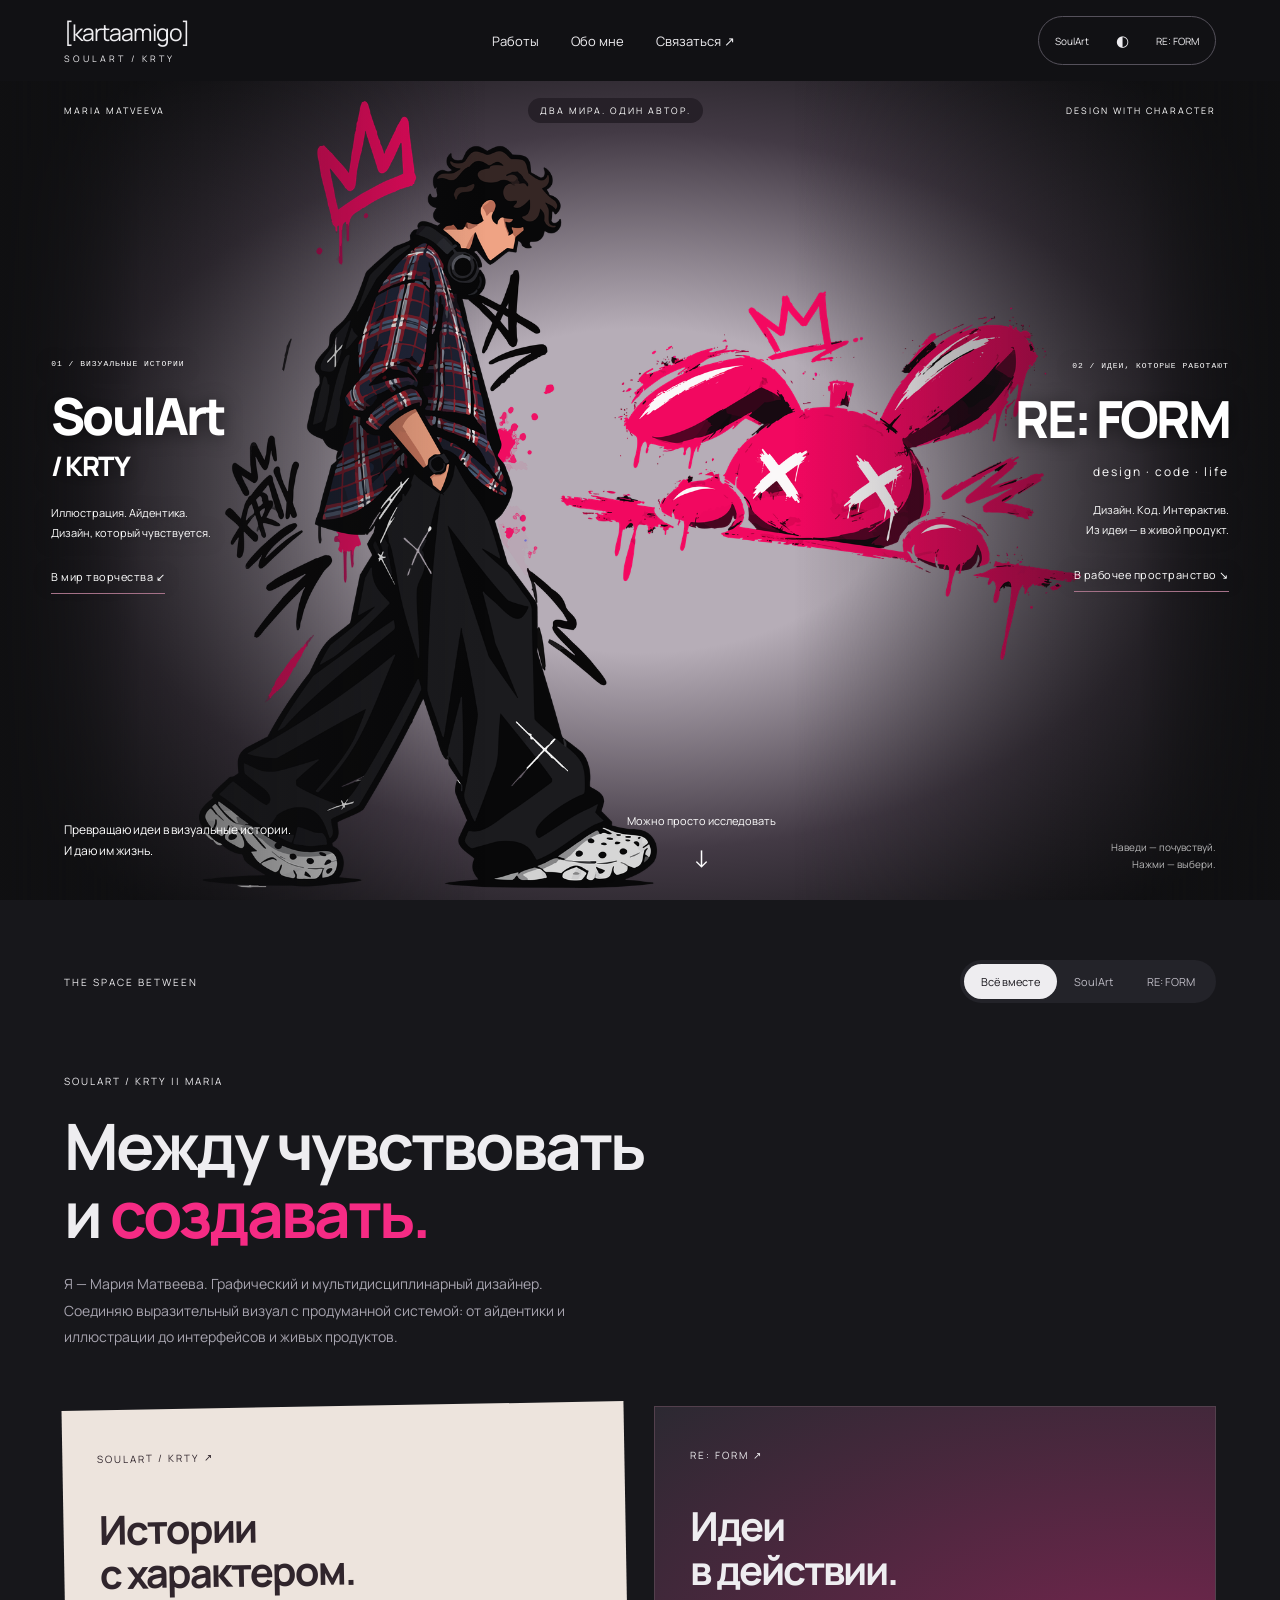
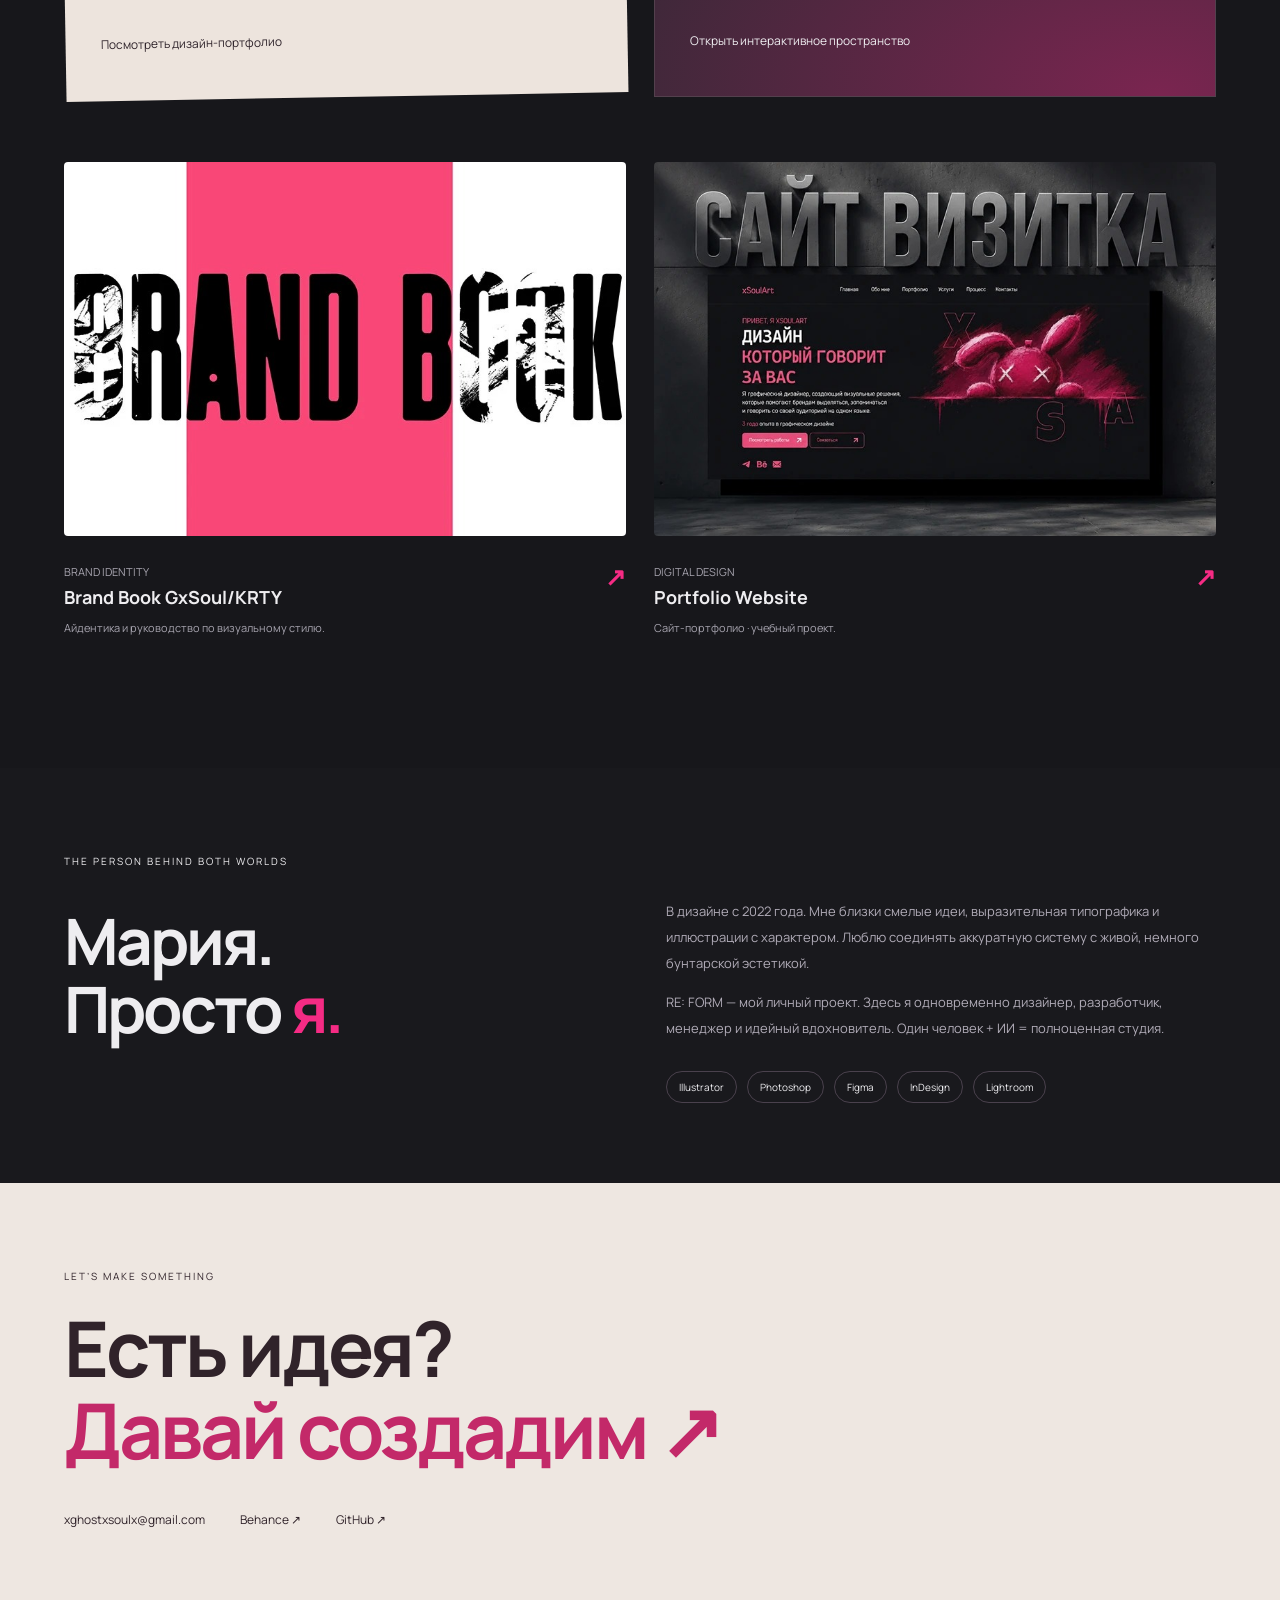
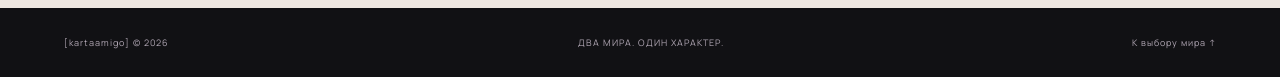
==== dual-world/index.html @ fe03c1bf "Save portfolio prototype and documented work in progress" ====
<!doctype html>
<html lang="ru">
<head><meta charset="utf-8"><meta name="viewport" content="width=device-width,initial-scale=1"><meta name="theme-color" content="#111114"><title>Maria Matveeva · два мира, один автор</title><link rel="stylesheet" href="style.css?v=23"><link rel="stylesheet" href="hero.css?v=23"><link rel="stylesheet" href="reform-scene.css?v=23"><link rel="stylesheet" href="world-scene.css?v=23"><link rel="stylesheet" href="new-motion.css?v=23"><script src="app.js?v=23" defer></script><script src="game.js?v=23" defer></script><script src="reform-scene.js?v=23" defer></script><script src="world-scene.js?v=23" defer></script><link rel="stylesheet" href="desktop.css?v=23"></head>
<body data-world="neutral" data-preview="neutral">
<header><a class="wordmark" href="#home">[kartaamigo]<span>SOULART / KRTY</span></a><nav aria-label="Навигация"><a href="#content">Работы</a><a href="#about">Обо мне</a><a href="#contact">Связаться ↗</a></nav><div class="header-worlds" role="group" aria-label="Выбор мира"><button data-switch="art" aria-pressed="false">SoulArt</button><button class="world-reset" type="button">◐</button><button data-switch="digital" aria-pressed="false">RE: FORM</button></div></header>
<main><section class="hero" id="home" aria-label="Выбери направление"><div class="paper-scene" aria-hidden="true"><span class="paper-word">CREATE<br>FEEL<br>REPEAT.</span><span class="doodle">✳</span><span class="scribble">a little chaos,<br>a lot of character.</span></div><div class="digital-scene" aria-hidden="true"><div class="scene-grid"></div><span class="orbit orbit-a"></span><span class="orbit orbit-b"></span><div class="float-chip">RE: FORM<br><b>DESIGN → CODE → LIFE</b></div></div>
<div class="hero-top"><span>MARIA MATVEEVA</span><span>ДВА МИРА. ОДИН АВТОР.</span><span>DESIGN WITH CHARACTER</span></div>
<div class="hero-artwork"><div class="artwork-track"><img class="artwork-neutral" src="assets/hero-neutral-character-v2.png" alt="" fetchpriority="high"><img class="artwork-art" src="assets/hero-art-v2.png" alt="Розовый заяц SoulArt"><div class="digital-frame"><div class="reform-art reform-playground"><img class="reform-static" src="assets/reform/provided-details/bunny-stationary-restored.png" alt="Синий заяц RE: FORM на чёрной платформе"><button class="reform-prop motion-card" type="button" aria-label="Дизайн + код. От эскиза до живого интерфейса." aria-describedby="reform-dialog" data-message="Дизайн + код. От эскиза до живого интерфейса."><img src="assets/reform/provided-details/card.png" alt=""></button><button class="reform-prop motion-blur" type="button" aria-label="Один человек + ИИ. Направление и решения — мои." aria-describedby="reform-dialog" data-message="Один человек + ИИ. Направление и решения — мои."><img src="assets/reform/provided-details/blur.png" alt=""></button><button class="reform-prop motion-scribble" type="button" aria-label="Немного экспериментов, много собственного характера." aria-describedby="reform-dialog" data-message="Немного экспериментов, много собственного характера."><img src="assets/reform/provided-details/scribble.png" alt=""></button><button class="reform-prop motion-signal" type="button" aria-label="Есть связь! Давай превратим твою идею в проект." aria-describedby="reform-dialog" data-message="Есть связь! Давай превратим твою идею в проект."><img src="assets/reform/provided-details/signal.png" alt=""></button><button class="reform-prop motion-arc" type="button" aria-label="От первой мысли до продукта — один непрерывный процесс." aria-describedby="reform-dialog" data-message="От первой мысли до продукта — один непрерывный процесс."><img src="assets/reform/provided-details/arc.png" alt=""></button><button class="reform-prop motion-plus" type="button" aria-label="А что, если попробовать? Добавим ещё одну идею." aria-describedby="reform-dialog" data-message="А что, если попробовать? Добавим ещё одну идею."><img src="assets/reform/provided-details/plus.png" alt=""></button><button class="reform-prop motion-drop" type="button" aria-label="Из свободной идеи — в форму, смысл и работающий продукт." aria-describedby="reform-dialog" data-message="Из свободной идеи — в форму, смысл и работающий продукт."><img src="assets/reform/provided-details/drop.png" alt=""></button><button class="reform-prop motion-error" type="button" aria-label="Ошибки — часть процесса. Пробую, исправляю, создаю." aria-describedby="reform-dialog" data-message="Ошибки — часть процесса. Пробую, исправляю, создаю."><img src="assets/reform/provided-details/error.png" alt=""></button><button class="reform-prop motion-stroke" type="button" aria-label="Немного смелости — и идея обретает свой характер." aria-describedby="reform-dialog" data-message="Немного смелости — и идея обретает свой характер."><img src="assets/reform/provided-details/stroke.png" alt=""></button><button class="reform-prop motion-ball" type="button" aria-label="Большие проекты начинаются с маленькой идеи." aria-describedby="reform-dialog" data-message="Большие проекты начинаются с маленькой идеи."><img src="assets/reform/provided-details/ball.png" alt=""></button><button class="reform-prop motion-spray" type="button" aria-label="Дизайн с характером. Скучные решения здесь не задерживаются." aria-describedby="reform-dialog" data-message="Дизайн с характером. Скучные решения здесь не задерживаются."><img src="assets/reform/provided-details/spray.png" alt=""></button><button class="reform-prop motion-screen" type="button" aria-label="Привет! Ты на стороне RE: FORM. Здесь идеи оживают." aria-describedby="reform-dialog" data-message="Привет! Ты на стороне RE: FORM. Здесь идеи оживают."><img src="assets/reform/provided-details/screen.png" alt=""></button><div class="reform-pixel-dialog" id="reform-dialog" role="tooltip" hidden><span>RE: FORM / HELLO_</span><p></p></div><span class="reform-scene-hint">Наведи на деталь или нажми ✦</span></div></div></div></div>
<div class="choices"><button type="button" class="choice choice-art" data-pick="art"><span class="choice-index">01 / ВИЗУАЛЬНЫЕ ИСТОРИИ</span><h1>SoulArt<span>/ KRTY</span></h1><p>Иллюстрация. Айдентика.<br>Дизайн, который чувствуется.</p><span class="choice-link">В мир творчества ↙</span></button><button type="button" class="choice choice-digital" data-pick="digital"><span class="choice-index">02 / ИДЕИ, КОТОРЫЕ РАБОТАЮТ</span><h2>RE: FORM<span>design · code · life</span></h2><p>Дизайн. Код. Интерактив.<br>Из идеи — в живой продукт.</p><span class="choice-link">В рабочее пространство ↘</span></button></div>
<div class="hero-bottom"><p id="hero-caption">Превращаю идеи в визуальные истории.<br>И даю им жизнь.</p><a href="#content" class="scroll-cue">Можно просто исследовать <span>↓</span></a><span class="small-note">Наведи — почувствуй.<br>Нажми — выбери.</span></div></section>
<section id="content" class="content-section"><div class="section-top"><span id="section-kicker">THE SPACE BETWEEN</span><div class="world-tabs" role="group" aria-label="Направление"><button data-switch="neutral" aria-pressed="true">Всё вместе</button><button data-switch="art" aria-pressed="false">SoulArt</button><button data-switch="digital" aria-pressed="false">RE: FORM</button></div></div>
<div id="neutral-content" class="world-content"><div class="intro"><span class="eyebrow">SOULART / KRTY || MARIA</span><h2>Между чувствовать<br>и <em>создавать.</em></h2><p>Я — Мария Матвеева. Графический и мультидисциплинарный дизайнер. Соединяю выразительный визуал с продуманной системой: от айдентики и иллюстрации до интерфейсов и живых продуктов.</p></div><div class="gateway-grid"><button data-switch="art" class="gateway art-gateway"><span>SOULART / KRTY ↗</span><h3>Истории<br>с характером.</h3><p>Посмотреть дизайн-портфолио</p></button><button data-switch="digital" class="gateway digital-gateway"><span>RE: FORM ↗</span><h3>Идеи<br>в действии.</h3><p>Открыть интерактивное пространство</p></button></div><div class="neutral-projects"></div></div>
<div id="art-content" class="world-content" hidden><div class="intro"><span class="eyebrow">SELECTED WORK / SOULART</span><h2>Немного хаоса.<br>Много <em>характера.</em></h2><p>Айдентика, редакционный дизайн и цифровые истории. Работы, в которых идея становится визуальным языком.</p></div><div class="project-grid" id="art-projects"></div></div>
<div id="digital-content" class="world-content" hidden><div class="app-intro"><div><span class="eyebrow">АВТОРСКАЯ СТУДИЯ ОДНОГО ЧЕЛОВЕКА</span><h2>RE: FORM <em>studio.</em></h2></div><p>Дизайн → код → продукт.<br>Идеи обретают форму.</p></div><div class="workspace"><aside><a href="#home" class="app-brand">RE: FORM<span>independent digital studio</span></a><div class="app-nav" role="group" aria-label="Разделы студии"><button class="active" data-panel="overview">◈ Студия</button><button data-panel="projects">▦ Проекты</button><button data-panel="notes">▤ Заметки <span id="note-count">0</span></button><button data-panel="focus">◷ Фокус</button></div><div class="sidebar-foot"><span class="status-dot"></span> Открыта к сотрудничеству<br><small>ОДИН ЧЕЛОВЕК + ИИ</small></div></aside><div class="app-main"><div class="app-toolbar"><span id="app-breadcrumb">RE: FORM / Студия</span><span>DESIGNED BY MARIA ↗</span></div>
<section data-app-panel="overview"><div class="welcome"><span>INDEPENDENT DIGITAL STUDIO_</span><h3>Из идеи.<br>В <em>живой продукт.</em></h3><p>Я объединяю дизайн и код в одном процессе. От первой концепции до интерфейса, с которым хочется взаимодействовать.</p><button class="solid" data-panel="projects">Открыть проекты ↗</button><span class="welcome-orb" aria-hidden="true"></span></div><div class="app-card-grid"><button class="app-card" data-panel="projects"><span>01 / SELECTED PROJECT ↗</span><h4>RE: FORM<br>LIFE.</h4><p>Дизайн · код · ИИ-ассистент EVE</p></button><a class="app-card" href="https://t.me/designeramigo" target="_blank" rel="noopener"><span>02 / LET’S CREATE ↗</span><h4>Твоя идея.<br>Наша точка старта.</h4><p>Обсудить будущий проект</p></a></div><div class="app-manifesto"><span>ONE MIND. MANY POSSIBILITIES.</span><p>Полный цикл создания продукта: концепция, дизайн, разработка и тестирование. ИИ помогает ускорять рутинные задачи — направление и решения остаются моими.</p></div></section>
<section data-app-panel="projects" hidden><div class="app-heading"><h3>Проекты</h3><span>DESIGN / CODE / AI</span></div><article class="life-card"><span>КОНЦЕПЦИЯ ЭКОСИСТЕМЫ</span><h4>RE: FORM<br><em>LIFE</em></h4><p>Интеллектуальная экосистема для планирования жизни с ИИ-ассистентом EVE.</p><a class="solid" href="https://t.me/designeramigo" target="_blank" rel="noopener">Обсудить проект ↗</a></article><div id="digital-projects" class="project-grid"></div></section>
<section data-app-panel="play" hidden><div class="app-heading"><h3>Поймай идею.</h3><span>PLAY WITH RE: FORM_</span></div><div class="play-info"><p>Проведи зайца от первой мысли до готового продукта.<br>Лови светящиеся пиксели по порядку.</p><span id="game-score">00 / 05</span></div><div class="game-board"><div id="game-scene" aria-hidden="true"></div><span class="game-grid" aria-hidden="true"></span><button class="idea-pixel" id="idea-pixel" type="button"><span>✦</span><b>01 / ИДЕЯ</b></button><div class="game-floor" aria-hidden="true"></div><span class="game-label">RE: FORM / IDEA LAB</span></div><div class="game-detail" aria-live="polite"><span id="game-step">01 / ИДЕЯ</span><p id="game-description">Каждый продукт начинается с «а что, если…».</p></div><div class="game-actions"><button id="game-reset" type="button">Начать заново ↺</button><a href="https://t.me/designeramigo" target="_blank" rel="noopener" id="game-contact" hidden>Есть своя идея? Давай создадим ↗</a></div></section>
<section data-app-panel="notes" hidden><div class="app-heading"><h3>Твои заметки</h3><span>МЫСЛИ, КОТОРЫЕ СТОИТ СОХРАНИТЬ</span></div><form id="note-form"><label for="note-title">Название идеи</label><input id="note-title" maxlength="80" placeholder="А что, если…" required><label for="note-body">Заметка</label><textarea id="note-body" maxlength="2000" rows="4" placeholder="Поймай мысль, пока она здесь." required></textarea><div class="form-bottom"><span>Личные заметки в твоём браузере.<br>Они не отправляются Марии.</span><button type="submit" class="solid">Сохранить ↗</button></div></form><p id="storage-message" role="status"></p><div id="notes-list"></div></section>
<section data-app-panel="focus" hidden><div class="app-heading"><h3>Режим фокуса</h3><span>ОДНА ЗАДАЧА ЗА РАЗ</span></div><div class="focus-card"><span>ВРЕМЯ ДЛЯ ТВОЕЙ ИДЕИ</span><div id="timer">25:00</div><div class="timer-actions"><button class="solid" id="timer-toggle">Начать</button><button id="timer-reset">Сначала ↺</button></div><p id="timer-status" role="status">Отключи лишнее. Выбери одну задачу.</p></div><form id="task-form"><label for="task-input">Что сделаем за эту сессию?</label><div class="task-input-row"><input id="task-input" maxlength="120" placeholder="Моя маленькая цель" required><button class="solid" type="submit">Добавить</button></div></form><div id="task-list"></div></section>
</div></div></div></section>
<section id="about" class="about-section"><span class="eyebrow">THE PERSON BEHIND BOTH WORLDS</span><div><h2>Мария.<br>Просто <em>я.</em></h2><div class="about-copy"><p>В дизайне с 2022 года. Мне близки смелые идеи, выразительная типографика и иллюстрации с характером. Люблю соединять аккуратную систему с живой, немного бунтарской эстетикой.</p><p>RE: FORM — мой личный проект. Здесь я одновременно дизайнер, разработчик, менеджер и идейный вдохновитель. Один человек + ИИ = полноценная студия.</p><div class="skill-tags"><span>Illustrator</span><span>Photoshop</span><span>Figma</span><span>InDesign</span><span>Lightroom</span></div></div></div></section>
<section id="contact" class="contact-section"><span class="eyebrow">LET’S MAKE SOMETHING</span><h2>Есть идея?<br><a href="https://t.me/designeramigo" target="_blank" rel="noopener">Давай создадим ↗</a></h2><div><a href="mailto:xghostxsoulx@gmail.com">xghostxsoulx@gmail.com</a><a href="https://www.behance.net/tuumiyurmirazh" target="_blank" rel="noopener">Behance ↗</a><a href="https://github.com/kartaamigo" target="_blank" rel="noopener">GitHub ↗</a></div></section></main><footer><span>[kartaamigo] © 2026</span><span>ДВА МИРА. ОДИН ХАРАКТЕР.</span><a href="#home">К выбору мира ↑</a></footer><div class="sr-only" id="world-status" aria-live="polite"></div>
</body></html>
---- dual-world/style.css ----
:root{font-family:Manrope,Arial,sans-serif;color:#eeedf0;background:#111114;--pink:#f52b84;--muted:#a7a4af}*{box-sizing:border-box}html{scroll-behavior:smooth;scroll-padding-top:30px}body{margin:0}button,input,textarea{font:inherit}button,a{-webkit-tap-highlight-color:transparent}button{cursor:pointer}a{color:inherit;text-decoration:none}button{color:inherit}button:focus-visible,a:focus-visible{outline:3px solid #f52b84;outline-offset:6px}[hidden]{display:none!important}header{height:96px;padding:0 5%;display:flex;align-items:center;justify-content:space-between;gap:25px;background:#111114;position:relative;z-index:5}.wordmark{font-size:23px;letter-spacing:-1px}.wordmark span{display:block;font-size:9px;letter-spacing:3px;margin-top:4px}nav{display:flex;gap:32px;font-size:13px}nav a:hover{color:var(--pink)}.world-reset{border:1px solid #44434a;background:transparent;padding:11px 18px;border-radius:40px;font-size:12px}.world-reset span{margin-left:15px}.hero{position:relative;isolation:isolate;min-height:710px;overflow:hidden;background:#141416;transition:background .65s,color .65s}.hero-top{position:relative;z-index:3;display:flex;justify-content:space-between;padding:24px 5%;font-size:9px;letter-spacing:2px}.paper-scene,.digital-scene{position:absolute;inset:0;transition:clip-path .75s,opacity .7s}.paper-scene{background:#eee8e0;color:#272225;clip-path:inset(0 50% 0 0);overflow:hidden}.paper-scene:after{content:'';position:absolute;inset:0;background-image:url('assets/bunny-illustration.jpg');background-size:cover;opacity:.045}.paper-word{position:absolute;left:5%;top:100px;font-size:100px;line-height:.95;font-weight:800;letter-spacing:-9px;opacity:.07;transform:rotate(-7deg)}.doodle{position:absolute;color:#e93683;font-size:170px;left:33%;bottom:22px;transform:rotate(15deg)}.scribble{position:absolute;font:30px/1 Caveat,cursive;left:5%;bottom:70px;transform:rotate(-7deg);color:#b72960}.digital-scene{clip-path:inset(0 0 0 50%);background:radial-gradient(ellipse at 60% 55%,#65515d 0,#2a252c 35%,#141416 73%);overflow:hidden}.scene-grid{position:absolute;width:180%;height:100%;left:-40%;top:40%;background:linear-gradient(#ad9ba722 1px,transparent 1px),linear-gradient(90deg,#ad9ba722 1px,transparent 1px);background-size:80px 80px;transform:perspective(500px) rotateX(65deg)}.orbit{position:absolute;width:140px;height:140px;border:16px solid #bd9caa;border-radius:50%;box-shadow:inset -5px -6px 15px #f52b84aa,3px 3px 15px #f52b8455;transform:rotate(-25deg) rotateY(55deg)}.orbit-a{right:8%;top:28px}.orbit-b{left:54%;bottom:5%;width:90px;height:90px;border-width:11px}.float-chip{position:absolute;right:3%;bottom:24%;padding:24px;border:1px solid #ff72b0;background:linear-gradient(120deg,#18171dc9,#69425190);box-shadow:0 0 40px #f52b8430;font-size:20px;transform:perspective(600px) rotateY(-35deg) rotateZ(-14deg)}.float-chip b{display:block;font-size:7px;letter-spacing:1px;margin-top:14px}.bunny-stage{position:absolute;inset:70px 21% 95px;pointer-events:none;z-index:1}.bunny-illustration{position:absolute;inset:0;background:url('assets/bunny-illustration.jpg') center 48%/cover no-repeat;clip-path:inset(0 50% 0 0);mix-blend-mode:multiply;transition:clip-path .7s,opacity .7s;mask-image:radial-gradient(ellipse at 50% 46%,#000 28%,transparent 72%)}#bunny-3d{position:absolute;inset:-30px -70px;clip-path:inset(0 0 0 50%);transition:clip-path .7s,opacity .7s}#bunny-3d canvas{width:100%;height:100%;display:block}.split-line{position:absolute;left:50%;top:0;bottom:0;width:1px;background:linear-gradient(transparent,#f0d3df70,transparent);transition:opacity .5s}.choices{position:relative;z-index:2;display:flex;justify-content:space-between;min-height:475px;align-items:center}.choice{width:50%;min-height:440px;border:0;background:transparent;padding:90px 5% 100px;text-align:left;position:relative}.choice-art{color:#292227}.choice-digital{text-align:right}.choice-index{font-size:9px;letter-spacing:1.8px}.choice h1,.choice h2{font-size:clamp(36px,5vw,75px);letter-spacing:-4px;line-height:1;margin:25px 0 22px;font-weight:800}.choice h1 span{display:block;font-size:30px;letter-spacing:-1.5px;margin-top:12px}.choice h2 span{display:block;font-size:12px;letter-spacing:2px;margin-top:22px;font-weight:400}.choice p{font-size:13px;line-height:1.8;margin:0}.choice-link{display:inline-block;margin-top:35px;border-bottom:1px solid #a8748b;padding-bottom:9px;font-size:11px;letter-spacing:.5px}.hero-bottom{position:relative;z-index:3;display:flex;align-items:end;justify-content:space-between;padding:0 5% 32px;gap:20px;color:#efedf0}.hero-bottom p{font-size:12px;line-height:1.7;color:#33252d}.scroll-cue{display:flex;flex-direction:column;align-items:center;font-size:11px;gap:12px;mix-blend-mode:difference;color:white}.scroll-cue span{font-size:24px}.small-note{font-size:10px;line-height:1.7;opacity:.7;text-align:right}body[data-preview=art] .paper-scene{clip-path:inset(0)}body[data-preview=art] .digital-scene{clip-path:inset(0 0 0 100%)}body[data-preview=art] .bunny-illustration{clip-path:inset(0);opacity:1}body[data-preview=art] #bunny-3d{clip-path:inset(0 0 0 100%)}body[data-preview=art] .hero{color:#292227}body[data-preview=art] .choice-digital,body[data-preview=art] .hero-bottom{color:#292227}body[data-preview=digital] .paper-scene{clip-path:inset(0 100% 0 0)}body[data-preview=digital] .digital-scene{clip-path:inset(0)}body[data-preview=digital] #bunny-3d{clip-path:inset(0)}body[data-preview=digital] .bunny-illustration{clip-path:inset(0 100% 0 0)}body[data-preview=digital] .choice-art,body[data-preview=digital] .hero-bottom p{color:#eeedf0}body:not([data-preview=neutral]) .split-line{opacity:0}body[data-preview=neutral] .hero-top>span:first-child{color:#292227}body[data-preview=neutral] .hero-top>span:nth-child(2){background:#262028;color:white;border-radius:30px;padding:6px 12px;margin-top:-6px}.content-section{padding:60px 5% 85px;transition:background .5s,color .5s;background:#17171b}.section-top{display:flex;justify-content:space-between;align-items:center;gap:20px;margin-bottom:65px;font-size:10px;letter-spacing:2px}.world-tabs{display:flex;background:#232329;border-radius:40px;padding:4px}.world-tabs button{padding:10px 17px;background:none;border:0;border-radius:30px;color:#bdbbc4;font-size:11px}.world-tabs button[aria-pressed=true]{background:#eeedf0;color:#19171d}.intro{position:relative;max-width:950px;margin-bottom:55px}.eyebrow{font-size:10px;letter-spacing:2px}h2{font-size:clamp(35px,5vw,65px);line-height:1.07;letter-spacing:-3px;margin:22px 0}em{font-style:normal;color:var(--pink)}.intro p{max-width:550px;font-size:14px;line-height:1.9;color:var(--muted)}.gateway-grid,.project-grid,.neutral-projects{display:grid;grid-template-columns:1fr 1fr;gap:28px}.gateway{padding:35px;text-align:left;border:0;min-height:280px;position:relative}.gateway span{font-size:10px;letter-spacing:2px}.gateway h3{font-size:40px;line-height:1.1;letter-spacing:-2px}.gateway p{font-size:12px}.art-gateway{background:#ede4dd;color:#30252c;transform:rotate(-1deg)}.digital-gateway{background:radial-gradient(at 90% 100%,#7a2550,#2c2932);border:1px solid #53404d}.neutral-projects{margin-top:65px}.project-card{display:block}.project-card img{width:100%;aspect-ratio:1.5;object-fit:cover;background:#24232a;border-radius:4px;transition:transform .3s}.project-card:hover img{transform:translateY(-5px)}.project-meta{display:flex;align-items:start;justify-content:space-between;margin:18px 0 35px}.project-meta h3{font-size:18px;margin:4px 0}.project-meta p,.project-meta span{font-size:11px;color:var(--muted);line-height:1.5}.project-meta b{font-size:25px;color:var(--pink)}body[data-world=art] .content-section{background:#efe8e1;color:#2c2229}body[data-world=art] .intro p,body[data-world=art] .project-meta p,body[data-world=art] .project-meta span{color:#6d5d66}.app-intro{display:flex;justify-content:space-between;align-items:end;gap:20px;margin-bottom:35px}.app-intro h2{font-size:43px}.app-intro p{font-size:12px;color:var(--muted);line-height:1.8}.workspace{border:1px solid #4c424c;background:#16151b;display:grid;grid-template-columns:210px 1fr;min-height:670px;border-radius:20px;overflow:hidden;box-shadow:0 20px 90px #0004}aside{padding:30px 18px;background:#1e1c24;border-right:1px solid #34303b;display:flex;flex-direction:column;gap:45px}.app-brand{font-size:23px;letter-spacing:-1px;padding:0 12px}.app-brand span{display:block;font-size:9px;letter-spacing:1px;color:#96909f;margin-top:6px}.app-nav{display:flex;flex-direction:column;gap:8px}.app-nav button{text-align:left;background:none;border:0;padding:14px;border-radius:9px;font-size:12px;color:#a8a2b3}.app-nav button.active{background:#f52b841c;color:#ff90be}.app-nav button span{float:right}.sidebar-foot{margin-top:auto;font-size:10px;line-height:1.9;padding:12px}.sidebar-foot small{font-size:9px;color:#918997}.status-dot{display:inline-block;background:#70dda8;width:6px;height:6px;border-radius:50%;margin-right:6px}.app-main{min-width:0;padding:24px 30px 35px}.app-toolbar{display:flex;justify-content:space-between;font-size:9px;color:#a29ba9;padding-bottom:25px;gap:12px}.welcome{background:radial-gradient(at 100% 50%,#753650,#302633 55%,#28212c);padding:35px;border:1px solid #614052;border-radius:15px;position:relative;overflow:hidden}.welcome>span:first-child{font-size:9px;letter-spacing:2px}.welcome h3{font-size:42px;line-height:1.1;letter-spacing:-2px;position:relative;z-index:1;margin:23px 0}.welcome p{font-size:12px;line-height:1.8;max-width:330px;color:#d2c6d1;position:relative;z-index:1}.solid{display:inline-block;background:#f52b84;color:white;border:0;border-radius:8px;padding:13px 20px;font-size:11px;text-align:center}.welcome .solid{position:relative;z-index:1;margin-top:15px}.welcome-orb{width:150px;height:150px;position:absolute;right:10px;top:60px;border-radius:50%;background:radial-gradient(at 25% 25%,#ffdcec,#cf8da7 16%,#573644 50%,#1c1620 72%,#f52b84);box-shadow:0 0 50px #f52b8433;transform:rotate(-25deg)}.app-card-grid{display:grid;grid-template-columns:1fr 1fr;gap:16px;margin:20px 0}.app-card{background:#24212b;border:1px solid #39313f;border-radius:12px;padding:22px;text-align:left}.app-card>span{font-size:9px;letter-spacing:1px;color:#b3a7b9}.app-card h4{font-size:23px;line-height:1.2;letter-spacing:-.8px;margin:22px 0 15px}.app-card p{font-size:10px;color:#a9a0b2}.app-manifesto{display:grid;grid-template-columns:1fr 2fr;gap:25px;padding:20px 0;align-items:start}.app-manifesto span{font-size:9px;color:#be82a0;letter-spacing:1px;line-height:1.8}.app-manifesto p{font-size:11px;color:#b3aab9;line-height:1.9;margin:0}.app-heading{display:flex;align-items:center;justify-content:space-between;gap:20px;margin:10px 0 30px}.app-heading h3{font-size:25px;letter-spacing:-1px;margin:0}.app-heading span{font-size:8px;letter-spacing:1px;color:#a096aa}.life-card{background:radial-gradient(at 90% 40%,#724153,#2a232f 60%);border:1px solid #5b4051;border-radius:14px;padding:30px;margin-bottom:28px}.life-card>span{font-size:9px;letter-spacing:2px}.life-card h4{font-size:50px;line-height:1;letter-spacing:-3px;margin:28px 0}.life-card p{font-size:12px;line-height:1.8;max-width:330px;margin-bottom:25px}.workspace .project-grid{grid-template-columns:1fr}.workspace .project-card img{aspect-ratio:2}form label{display:block;font-size:11px;color:#c1b8ca;margin:18px 0 9px}input,textarea{width:100%;background:#24202b;border:1px solid #493d52;border-radius:8px;color:#eee9f4;padding:13px;font-size:13px}textarea{resize:vertical}input:focus,textarea:focus{outline:2px solid var(--pink)}.form-bottom{display:flex;justify-content:space-between;align-items:center;gap:18px;margin-top:20px}.form-bottom>span{font-size:10px;color:#aea2b9;line-height:1.7}#storage-message{font-size:11px;color:#dca0b9}#notes-list{display:grid;grid-template-columns:1fr 1fr;gap:16px;margin-top:30px}.note{background:#302735;border:1px solid #5b4558;border-radius:10px;padding:20px;overflow-wrap:anywhere}.note h4{font-size:15px;margin:0 0 12px}.note p{font-size:12px;color:#c8bbce;line-height:1.7;white-space:pre-wrap}.note-bottom{display:flex;align-items:center;justify-content:space-between;gap:10px;margin-top:20px}.note time{font-size:9px;color:#ac95b0}.note button,.task-delete{border:0;background:transparent;color:#d9a2bc;font-size:10px;padding:7px}.empty-state{font-size:12px;color:#a398af;line-height:1.8;grid-column:1/-1;padding:25px 0}.focus-card{text-align:center;padding:35px;background:radial-gradient(at 50% 0,#593447,#28202e 70%);border:1px solid #543b50;border-radius:15px}.focus-card>span{font-size:9px;letter-spacing:2px}#timer{font-size:80px;letter-spacing:-5px;font-variant-numeric:tabular-nums;margin:25px 0}.timer-actions{display:flex;justify-content:center;gap:12px}.timer-actions>button:last-child{border:1px solid #645167;background:transparent;border-radius:8px;padding:12px 18px;font-size:11px}.focus-card p{font-size:11px;color:#b4a2bc}.task-input-row{display:flex;gap:10px}.task-input-row input{flex:1;min-width:0}.task{display:flex;align-items:center;gap:12px;padding:15px 0;border-bottom:1px solid #39303f}.task label{display:flex;align-items:center;gap:12px;font-size:12px;flex:1;overflow-wrap:anywhere;min-width:0}.task input{width:17px;height:17px;accent-color:var(--pink);flex-shrink:0}.task input:checked+span{text-decoration:line-through;color:#95879f}.about-section{padding:80px 5%;background:#19191d}.about-section>div{display:grid;grid-template-columns:1fr 1fr;gap:50px;margin-top:15px}.about-copy p{font-size:13px;color:#b0abb7;line-height:2}.skill-tags{display:flex;flex-wrap:wrap;gap:10px;margin-top:30px}.skill-tags span{padding:8px 12px;border:1px solid #4a414d;border-radius:30px;font-size:10px}.contact-section{padding:80px 5%;background:#eee7e1;color:#30232a}.contact-section h2{font-size:clamp(35px,6vw,78px)}.contact-section h2 a{color:#c32969}.contact-section>div{display:flex;flex-wrap:wrap;gap:35px;margin-top:40px;font-size:12px}footer{padding:28px 5%;display:flex;justify-content:space-between;font-size:9px;letter-spacing:1px;color:#b0a6b3}.sr-only{position:absolute;width:1px;height:1px;padding:0;margin:-1px;overflow:hidden;clip:rect(0,0,0,0)}
@media(min-width:1500px){.hero{min-height:850px}.choices{min-height:610px}.bunny-stage{inset:70px 25% 100px}.choice{padding-top:150px;padding-bottom:150px}}@media(max-width:800px){header{height:80px}.wordmark{font-size:18px}nav{gap:18px;font-size:11px}.hero{min-height:630px}.hero-top{font-size:7px;letter-spacing:1px}.hero-top>span:last-child{display:none}.choices{min-height:410px}.choice{padding:180px 5% 25px;min-height:410px}.choice h1,.choice h2{font-size:40px;letter-spacing:-2px}.choice h1 span{font-size:20px}.choice h2 span{font-size:9px;letter-spacing:1px}.choice-index{font-size:7px;letter-spacing:1px}.choice p{font-size:11px}.choice-link{font-size:9px;margin-top:20px}.bunny-stage{inset:25px 13% 80px}.paper-word{font-size:75px}.float-chip{display:none}.orbit-a{width:75px;height:75px;border-width:10px}.small-note{display:none}.hero-bottom{padding-bottom:26px}.hero-bottom p{font-size:10px}.scroll-cue{font-size:9px}.workspace{grid-template-columns:165px 1fr}.app-main{padding:22px}.app-brand{font-size:19px}.app-brand span{font-size:8px}.welcome{padding:25px}.welcome h3{font-size:34px}.welcome-orb{opacity:.4}.app-card{padding:18px}.app-card h4{font-size:20px}.app-intro{display:block}.app-intro h2{font-size:34px}.app-manifesto{display:block}.app-manifesto p{margin-top:10px}.app-toolbar>span:last-child{display:none}.app-heading span{display:none}}
@media(max-width:560px){header{padding:0 5%;gap:10px}.wordmark{font-size:16px}.wordmark span{font-size:7px;letter-spacing:2px}nav{gap:14px}nav a:first-child{display:none}.world-reset{font-size:9px;padding:9px 11px}.world-reset span{margin-left:5px}.hero{min-height:640px}.hero-top{padding-top:20px}.hero-top>span:nth-child(2){font-size:7px}.bunny-stage{inset:15px 0 185px}#bunny-3d{inset:-20px -15px}.choices{min-height:440px;align-items:end}.choice{padding:285px 5% 20px;min-height:440px}.choice h1,.choice h2{font-size:30px;letter-spacing:-1.5px;margin:15px 0}.choice h1 span{font-size:19px;margin-top:10px}.choice h2 span{font-size:7px;margin-top:14px;letter-spacing:.7px}.choice-index{font-size:6px;letter-spacing:.7px}.choice p{font-size:9px;line-height:1.8}.choice-link{font-size:8px;margin-top:20px}.hero-bottom{padding-top:20px;align-items:center}.hero-bottom p{max-width:50%;font-size:9px}.scroll-cue{font-size:8px}.paper-word{left:5%;top:70px;font-size:55px;letter-spacing:-5px}.doodle{font-size:100px;bottom:0}.scribble{display:none}.orbit-b{display:none}.section-top{align-items:start;flex-direction:column;gap:20px;margin-bottom:45px}.world-tabs{width:100%}.world-tabs button{flex:1;padding:11px 8px}.content-section{padding-top:35px}.intro h2{font-size:39px}.intro p{font-size:12px}.gateway-grid,.project-grid,.neutral-projects{grid-template-columns:1fr;gap:20px}.gateway{min-height:230px;padding:28px}.gateway h3{font-size:35px}.workspace{grid-template-columns:1fr;border-radius:14px}aside{padding:18px;gap:20px;border-right:0;border-bottom:1px solid #443546}.app-brand{display:none}.app-nav{flex-direction:row;gap:4px}.app-nav button{flex:1;padding:12px 5px;font-size:10px;text-align:center;white-space:nowrap}.app-nav button span{display:none}.sidebar-foot{display:none}.app-main{padding:20px 16px}.welcome{padding:25px 20px}.welcome h3{font-size:36px}.app-card-grid{gap:10px}.app-card{padding:17px 13px}.app-card h4{font-size:20px}.app-card p{line-height:1.7}.app-card>span{font-size:7px}.app-intro h2{font-size:35px;letter-spacing:-2px}.app-heading h3{font-size:25px}#notes-list{grid-template-columns:1fr}.form-bottom{align-items:start}.form-bottom>span{font-size:9px}.form-bottom .solid{padding:12px}.task-input-row .solid{padding:12px}.focus-card{padding:25px 15px}#timer{font-size:70px}.about-section>div{grid-template-columns:1fr;gap:10px}.about-section h2{font-size:45px}.about-copy p{font-size:12px}.contact-section{padding:55px 5%}.contact-section h2{font-size:38px;letter-spacing:-2px}.contact-section>div{gap:20px;font-size:10px}footer{gap:20px;flex-wrap:wrap;font-size:8px}footer>span:nth-child(2){display:none}}
@media(prefers-reduced-motion:reduce){html{scroll-behavior:auto}*,*:before,*:after{transition:none!important;animation:none!important}}
/* RE: FORM: brushed silver, glass and restrained pixel details. */
header{position:sticky;top:0;transition:background .6s,color .6s}.header-worlds{display:flex;align-items:center;gap:4px;border:1px solid #55515b;border-radius:30px;padding:4px}.header-worlds button{border:0;background:none;border-radius:24px;padding:9px 12px;font-size:10px}.header-worlds button[aria-pressed=true]{background:#f52b84;color:#fff}.header-worlds .world-reset{padding:9px 11px;font-size:15px}.digital-scene{background:radial-gradient(ellipse at 60% 50%,#faf7fa 0,#c3bec3 50%,#a9a5ac 100%)}.scene-grid{background:linear-gradient(#72707818 1px,transparent 1px),linear-gradient(90deg,#72707818 1px,transparent 1px);background-size:75px 75px}.choice-digital,.small-note{color:#28232c}.float-chip{color:#29212a;background:linear-gradient(120deg,#f3e9eecc,#c0b4beaa);box-shadow:0 10px 45px #f52b8440;border-color:#fb76b0}.orbit{border-color:#a9a5ad;box-shadow:inset -5px -6px 15px #f52b8470,3px 3px 15px #e9e4e7}.hero-top>span:last-child{color:#332631}.hero-top>span:nth-child(2){color:#332631}body[data-preview=digital] .hero,body[data-preview=digital] .choice-art,body[data-preview=digital] .hero-bottom,body[data-preview=digital] .hero-bottom p{color:#28232c}.choice-index,.app-toolbar,.app-heading>span,.app-brand>span,.app-card>span,.sidebar-foot,.life-card>span{font-family:'Courier New',monospace}.scene-fallback{background:url('assets/bunny-illustration.jpg') center/cover;filter:contrast(1.1);mask-image:radial-gradient(ellipse,#000 20%,transparent 70%)}
body[data-world=art]{background:#e9e1d8;color:#30232b}body[data-world=art] header{background:#eee7de;color:#30232b}body[data-world=art] .header-worlds{border-color:#c8b6c1}body[data-world=art] .about-section{background:#e4d9cf;color:#30232b}body[data-world=art] .about-copy p{color:#6b5663}body[data-world=art] footer{background:#eee7de;color:#6b5663}body[data-world=art] .contact-section{background:#e6d2dc}body[data-world=digital]{background:#d4d4d9;color:#27252c}body[data-world=digital] header{background:#e9e9eeed;color:#25232a;backdrop-filter:blur(20px);border-bottom:1px solid #fff8}body[data-world=digital] .header-worlds{border-color:#b7b1bd}body[data-world=digital] .content-section{background:radial-gradient(at 80% 15%,#f1d9e6,#d3d3da 45%,#bfc1ca);color:#28232d}body[data-world=digital] .app-intro p{color:#6c6270}body[data-world=digital] .about-section{background:#e5e5ea;color:#29252d}body[data-world=digital] .about-copy p{color:#706676}body[data-world=digital] .skill-tags span{border-color:#bbb4c1}body[data-world=digital] .contact-section{background:#dcdce3;color:#29252d}body[data-world=digital] footer{background:#e9e9ee;color:#756b7c}.workspace{background:#f5f4f7a6;border:1px solid #fff9;box-shadow:0 25px 80px #5d556d26;backdrop-filter:blur(24px);color:#302a35}.workspace aside{background:#eeedf4b0;border-color:#ffffffaa}.app-brand>span,.sidebar-foot small,.app-toolbar,.app-heading>span{color:#857b8e}.app-nav button{color:#74697e}.app-nav button.active{background:#f52b8417;color:#b51b60;box-shadow:inset 0 0 0 1px #f52b8420}.welcome{background:radial-gradient(at 100% 50%,#eac3d6,#e5dce7 55%,#f1eef4);border:1px solid #fff;box-shadow:inset 0 0 30px #ffffff8a}.welcome h3{font-size:38px}.welcome p{color:#756778;max-width:360px}.welcome-orb{right:18px;top:90px;width:125px;height:125px;background:radial-gradient(at 25% 25%,#fff,#d3c5d2 15%,#837581 40%,#45394e 68%,#ff6cae 89%,#f2d6e4);box-shadow:0 20px 40px #77405d44}.welcome-orb:after{content:'';position:absolute;width:24px;height:24px;right:-8px;top:14px;background:#f52b84;box-shadow:26px -26px #c19daf,26px 0 #ec8eb6,0 -26px #fdb9d4}.app-card{background:#faf9fc99;border:1px solid #fff;box-shadow:0 7px 20px #6050750a}.app-card>span{color:#8a6c85}.app-card p,.app-manifesto p{color:#7f7188}.app-manifesto>span{color:#b23470}.life-card{background:radial-gradient(at 90% 40%,#eac3d6,#e9e1ec 60%);border-color:#fff}.life-card p{color:#79667c}.workspace input,.workspace textarea{background:#ffffffb0;border-color:#d7cbdc;color:#352a3c}.workspace form label{color:#746078}.workspace .form-bottom>span{color:#938199}.workspace #storage-message{color:#b32665}.workspace .empty-state{color:#8e7d96}.workspace .note{background:#fcf0f7;border-color:#ebd9e5;box-shadow:3px 5px 0 #e0c8da}.workspace .note p{color:#806789}.workspace .note time{color:#a085a4}.workspace .note button,.workspace .task-delete{color:#bd3874}.workspace .focus-card{background:radial-gradient(at 50% 0,#ead1de,#f6edf5 70%);border-color:#fff}.workspace .focus-card p{color:#8b6e94}.workspace .timer-actions>button:last-child{border-color:#cdb9d0}.workspace .task{border-color:#dac8df}.workspace .task input:checked+span{color:#a893ae}
@media(max-width:800px){.welcome-orb{opacity:.45}.welcome h3{font-size:32px}}@media(max-width:560px){header nav{display:none}.header-worlds button{padding:8px 8px;font-size:8px}.header-worlds .world-reset{font-size:14px;padding:5px 8px}.welcome h3{font-size:30px}.welcome-orb{opacity:.25;right:0;width:110px;height:110px}.app-nav button{font-size:10px}}
.play-teaser{display:flex;align-items:center;gap:20px;width:100%;border:1px solid #fff;background:#ffffff55;border-radius:10px;padding:20px;text-align:left;color:#65506e}.play-teaser b{display:block;font-size:13px}.play-teaser small{display:block;font-size:10px;color:#927c9b;margin-top:6px}.play-teaser>span:last-child{margin-left:auto;font-size:22px}.pixel-spark{font-size:35px;color:#ed4089;font-family:monospace}.play-info{display:flex;justify-content:space-between;align-items:center;gap:15px;margin-bottom:20px}.play-info p{font-size:11px;line-height:1.8;color:#8c758f;margin:0}.play-info>span{font:14px 'Courier New',monospace;color:#b32467;white-space:nowrap}.game-board{height:320px;position:relative;isolation:isolate;overflow:hidden;border:1px solid #fff;border-radius:14px;background:radial-gradient(ellipse at 50% 40%,#fff0f7,#e2d0e2 70%,#bcaec8)}#game-scene{position:absolute;inset:0;z-index:2;pointer-events:none}#game-scene canvas{display:block;width:100%;height:100%}.game-grid{position:absolute;inset:0;background-image:radial-gradient(#aa829766 1px,transparent 1px);background-size:18px 18px;z-index:0}.idea-pixel{position:absolute;z-index:3;transform:translate(-50%,-50%);display:flex;flex-direction:column;align-items:center;gap:7px;border:0;background:transparent;padding:15px;color:#c22067;transition:left .4s,top .4s}.idea-pixel>span{background:#f52b84;color:#fff;width:32px;height:32px;display:grid;place-items:center;font-size:22px;box-shadow:0 0 25px #ef3f9077,8px 8px 0 #9b235055;clip-path:polygon(20% 0,80% 0,80% 20%,100% 20%,100% 80%,80% 80%,80% 100%,20% 100%,20% 80%,0 80%,0 20%,20% 20%)}.idea-pixel b{font:10px 'Courier New',monospace;background:#ffffffc9;padding:5px 8px;border:1px solid #ead1e0}.game-floor{position:absolute;bottom:-55px;left:-30%;width:160%;height:200px;background:linear-gradient(#a487a633 1px,transparent 1px),linear-gradient(90deg,#a487a633 1px,transparent 1px);background-size:35px 35px;transform:perspective(300px) rotateX(60deg)}.game-label{position:absolute;bottom:15px;left:20px;font:8px 'Courier New',monospace;letter-spacing:1px;color:#8d6d91}.game-board.collected{box-shadow:inset 0 0 50px #ff92c333}.game-detail{margin-top:22px;min-height:65px}.game-detail>span{font:10px 'Courier New',monospace;color:#bd2468;letter-spacing:1px}.game-detail p{font-size:12px;line-height:1.8;color:#7e6684}.game-actions{display:flex;align-items:center;gap:18px;flex-wrap:wrap}.game-actions button{border:1px solid #cdb9d0;background:transparent;color:#8c6c97;border-radius:6px;font-size:10px;padding:10px 14px}.game-actions a{font-size:11px;color:#bf2065}.workspace .project-meta p,.workspace .project-meta span{color:#87738c}.workspace .project-meta h3{color:#392d41}@media(max-width:560px){.game-board{height:285px}.play-info p{font-size:10px}.play-teaser{padding:15px}.play-teaser b{font-size:11px}.play-teaser small{font-size:9px}.app-nav{flex-wrap:wrap}.app-nav button{min-width:60px}.header-worlds button{min-height:32px}.idea-pixel{min-width:80px;min-height:65px}}
.bunny-illustration{inset:-30px -70px;background:url("assets/bunny-cutout.png") center/auto 100% no-repeat;mix-blend-mode:normal;mask-image:none}.hero-bottom .scroll-cue{mix-blend-mode:normal;color:#735668}.hero-top>span:nth-child(2){color:#31212d}body[data-preview=neutral] .hero-top>span:nth-child(2){color:white}@media(max-width:560px){.bunny-illustration{inset:-20px -15px}.bunny-stage{bottom:220px}.hero-top>span:nth-child(2){font-size:6px}.hero-bottom p{max-width:46%}}
---- dual-world/hero.css ----
/* Three supplied artworks: no choice, left SoulArt, right RE: FORM. */
.hero{min-height:710px;background:#101012;color:#fff;display:flex;flex-direction:column}
.paper-scene,.digital-scene{display:none}
.hero-artwork{position:absolute;inset:0;z-index:0;pointer-events:none;overflow:hidden}
.artwork-track{position:absolute;inset:0;transform:translateX(0);transition:transform .85s cubic-bezier(.22,.68,.16,1);will-change:transform}
.hero-artwork img{position:absolute;inset:0;width:100%;height:100%;object-fit:cover;object-position:center;background:#101012}
.artwork-art{transform:translateX(-100%)}
.digital-frame{position:absolute;inset:0;transform:translateX(100%);background:radial-gradient(ellipse at 50% 65%,#30101f,#101012 70%)}
.hero-artwork .digital-bunny{background:transparent;transform:none;animation:none}
.digital-parallax{position:absolute;inset:0;transform:translate(var(--motion-x,0px),var(--motion-y,0px));transition:transform .25s ease-out}
.hero-artwork .artwork-digital{background:transparent;animation:digital-float 6s ease-in-out infinite;animation-play-state:paused}
body[data-preview=digital] .artwork-digital{animation-play-state:running}
.hero-artwork .digital-prop{background:transparent;animation:prop-float 5.8s ease-in-out infinite;animation-play-state:paused;--float-y:-9px;--float-r:2deg}
.hero-artwork .prop-error{transform-origin:28% 15%;animation-duration:6.4s;--float-r:-2deg}
.hero-artwork .prop-drop{transform-origin:43% 12%;animation-duration:4.8s;animation-delay:-1.5s;--float-y:-12px}
.hero-artwork .prop-screen{transform-origin:58% 15%;animation-duration:5.6s;animation-delay:-2.8s}
.hero-artwork .prop-plus{transform-origin:68% 9%;animation-duration:4.3s;animation-delay:-.8s;--float-r:7deg}
.hero-artwork .prop-card{transform-origin:89% 22%;animation-duration:6s;animation-delay:-3s;--float-r:-3deg}
body[data-preview=digital] .hero-artwork .digital-prop{animation-play-state:running}
@keyframes prop-float{0%,100%{transform:translateY(0) rotate(0)}50%{transform:translateY(var(--float-y)) rotate(var(--float-r))}}
@keyframes digital-float{0%,100%{transform:translate(-4px,3px) rotate(-.6deg)}50%{transform:translate(4px,-14px) rotate(.6deg)}}
body[data-preview=art] .artwork-track{transform:translateX(100%)}
body[data-preview=digital] .artwork-track{transform:translateX(-100%)}
.hero-artwork:after{content:"";position:absolute;inset:0;background:linear-gradient(90deg,#101012db,transparent 38%,transparent 62%,#101012db);transition:background .65s}
.hero .choices{flex:1;min-height:520px;align-items:center}
.hero .choice{min-height:520px;padding:130px 4% 110px;color:#fff;text-shadow:0 2px 18px #0008}
.hero .choice h1,.hero .choice h2{font-size:clamp(36px,4vw,64px)}
.hero .choice p{font-size:12px}
.hero .choice-index{letter-spacing:1px;font-size:8px}
.hero .hero-top>span,.hero .hero-bottom,.hero .hero-bottom p,.hero .scroll-cue,.hero .small-note{color:#fff}
.hero .hero-top>span:nth-child(2){background:#21151ed9}
body[data-preview=neutral] .hero .hero-top>span:first-child{color:#fff}
body[data-preview=digital] .hero .choice,body[data-preview=digital] .hero .hero-top>span,body[data-preview=digital] .hero .hero-bottom,body[data-preview=digital] .hero .hero-bottom p,body[data-preview=digital] .hero .scroll-cue,body[data-preview=digital] .hero .small-note{color:#fff}
body[data-preview=digital] .hero .hero-top>span:nth-child(2){background:#21151ed9}
.hero .choice:focus-visible{outline:2px solid #ff318c;outline-offset:-5px}
.hero .choice{pointer-events:none;cursor:default}
.hero .choice>span,.hero .choice>h1,.hero .choice>h2,.hero .choice>p{display:table;width:fit-content;max-width:100%;pointer-events:auto;cursor:pointer}
.hero .choice-digital>span,.hero .choice-digital>h2,.hero .choice-digital>p{margin-left:auto}
@media(min-width:1500px){.hero{min-height:850px}.hero .choices,.hero .choice{min-height:650px}}
@media(max-width:800px){.hero{min-height:680px}.hero .choices,.hero .choice{min-height:540px}.hero .choice{padding:330px 5% 25px}.hero .choice h1,.hero .choice h2{font-size:38px;letter-spacing:-2px}.hero-artwork img{object-fit:cover;object-position:center 35%}.hero-artwork:after{background:linear-gradient(0deg,#101012f5,transparent 65%)}}
@media(max-width:560px){.hero{min-height:640px}.hero .choices,.hero .choice{min-height:490px}.hero .choice{padding:300px 5% 24px}.hero .choice h1,.hero .choice h2{font-size:30px;letter-spacing:-1.5px}.hero .choice p{font-size:9px}.hero .choice-index{font-size:6px;letter-spacing:.5px}.hero-artwork img{object-fit:contain;object-position:center 45px}.hero .hero-bottom{padding-top:10px}.hero .hero-bottom p{font-size:9px}.hero .hero-top>span:nth-child(2){font-size:6px}}

@media(prefers-reduced-motion:reduce){.artwork-track,.digital-parallax{transition:none}.hero-artwork .artwork-digital{animation:none}.digital-parallax{transform:none}body[data-preview] .artwork-track,body[data-preview] .hero-artwork:before{animation:none}}
@media(max-width:800px){.digital-frame{background-position:center 35%}}
@media(max-width:560px){.digital-frame{background-size:contain;background-position:center 45px}}
@media(prefers-reduced-motion:reduce){.hero-artwork .digital-prop{animation:none!important}}
---- dual-world/reform-scene.css ----
.reform-hero{grid-template-columns:1fr;gap:30px}
.reform-playground{isolation:isolate;width:100%;max-width:none;margin:0;padding:0;aspect-ratio:1672/941;background:radial-gradient(ellipse at 55% 72%,#1837d522,transparent 65%),#030305;position:relative}
.reform-playground>.reform-static{position:absolute;inset:0;width:100%;height:100%;max-height:none;object-fit:contain;filter:none;transform:none;transition:none;animation:none;pointer-events:none;z-index:1}
.reform-playground:hover>.reform-static{transform:none}
.reform-prop{position:absolute;padding:0;border:0;background:transparent;cursor:pointer;z-index:2;animation:reform-drift var(--duration,8s) ease-in-out var(--delay,0s) infinite;will-change:transform;--x:12px;--y:-16px;--angle:5deg;-webkit-tap-highlight-color:transparent}
.reform-prop img{width:100%;height:auto;display:block;pointer-events:none;transition:filter .2s}
.reform-prop:hover img,.reform-prop:focus-visible img,.reform-prop[aria-expanded=true] img{filter:drop-shadow(0 0 9px #315affaa)}
.reform-prop:focus-visible{outline:2px dashed #91b0ff;outline-offset:5px}
.scene-screen{left:4%;top:12%;width:16%;--duration:9s;--x:13px;--y:-18px;--angle:-4deg}
.scene-error{left:24%;top:3%;width:17%;--duration:11s;--delay:-4s;--x:-17px;--y:12px;--angle:6deg}
.scene-drop{left:44%;top:4%;width:9%;--duration:7s;--delay:-2s;--x:11px;--y:19px;--angle:-8deg}
.scene-card{left:86%;top:8%;width:8%;--duration:10s;--delay:-6s;--x:-14px;--y:17px;--angle:9deg}
.scene-spray{left:3%;top:48%;width:13%;--duration:12s;--delay:-3s;--x:13px;--y:-12px;--angle:-6deg}
.scene-blur{left:1%;top:76%;width:11%;--duration:13s;--delay:-8s;--x:14px;--y:-11px;--angle:4deg}
.scene-ball{left:73%;top:4%;width:4.5%;--duration:6s;--delay:-1s;--x:-10px;--y:19px;--angle:0deg}
@keyframes reform-drift{0%,100%{transform:translate(0,0) rotate(0)}35%{transform:translate(var(--x),var(--y)) rotate(var(--angle))}70%{transform:translate(calc(var(--x) * -.65),calc(var(--y) * .35)) rotate(calc(var(--angle) * -.5))}}
.reform-pixel-dialog{position:absolute;z-index:5;top:21%;left:30%;width:min(300px,40%);padding:17px 19px;background:#edf2ff;color:#101a4e;box-shadow:5px 5px 0 #4d62ff;clip-path:polygon(0 8px,8px 8px,8px 0,calc(100% - 8px) 0,calc(100% - 8px) 8px,100% 8px,100% calc(100% - 8px),calc(100% - 8px) calc(100% - 8px),calc(100% - 8px) 100%,30px 100%,30px calc(100% - 8px),22px calc(100% - 8px),22px 100%,14px 100%,14px calc(100% - 8px),8px calc(100% - 8px),8px calc(100% - 16px),0 calc(100% - 16px));pointer-events:none;border:3px solid #4d62ff}
.reform-pixel-dialog[hidden]{display:none}
.reform-pixel-dialog>span{font:700 10px/1.4 monospace;letter-spacing:1px;color:#3049c6}
.reform-pixel-dialog>p{font:600 14px/1.6 monospace;margin:8px 0 5px}
.reform-scene-hint{position:absolute;top:-12px;left:0;color:#9aafff;font:10px/1.4 monospace}
.reform-intro{max-width:800px}
@media(max-width:680px){.reform-hero{gap:12px}.reform-playground{max-width:none;width:calc(100% + 24px);margin-left:-12px;margin-top:18px}.reform-playground>.reform-static{height:100%}.reform-scene-hint{font-size:8px;top:-17px;left:12px}.reform-prop{--x:5px;--y:-7px}.reform-pixel-dialog{top:5%;left:18%;width:70%;padding:10px 12px}.reform-pixel-dialog>p{font-size:11px;line-height:1.45}.reform-pixel-dialog>span{font-size:8px}.reform-intro{margin-top:10px}}
@media(prefers-reduced-motion:reduce){.reform-prop{animation:none;will-change:auto}}
.reform-playground.scene-paused .reform-prop{animation-play-state:paused}
---- dual-world/world-scene.css ----
.digital-frame{container-type:size;background:#030305;overflow:hidden}
html{overflow-anchor:none}
.digital-frame .reform-playground{position:absolute;width:min(94cqw,166.9cqh);height:min(94cqh,52.9cqw);aspect-ratio:1672/941;left:50%;top:50%;transform:translate(-50%,-50%);margin:0;padding:0;max-width:none}
.digital-frame .reform-playground>.reform-static{position:absolute;inset:0;object-fit:fill;background:transparent;width:100%;height:100%;animation:none;filter:none;transform:none}
.hero-artwork .reform-prop img{position:static;width:100%;height:auto;background:transparent;object-fit:contain}
.hero-artwork .reform-prop{pointer-events:none}
body[data-preview=digital] .hero-artwork .reform-prop{pointer-events:auto}
.hero .choices{pointer-events:none}
.hero .hero-top,.hero .hero-bottom{pointer-events:none}
.hero .hero-bottom a{pointer-events:auto}
.hero-artwork:after{pointer-events:none}
.digital-frame .reform-scene-hint{top:auto;bottom:4%;left:3%;color:#9aafff}
.digital-frame .reform-pixel-dialog{pointer-events:none}
body:not([data-preview=digital]) .reform-prop{animation-play-state:paused}
.hero-artwork .artwork-track,body[data-preview] .hero-artwork .artwork-track{transform:none;transition:none;will-change:auto}
.hero-artwork .artwork-art,.hero-artwork .digital-frame{transform:none}
.hero-artwork .artwork-neutral,.hero-artwork .artwork-art,.hero-artwork .digital-frame{opacity:0;transition:opacity .75s ease-in-out;pointer-events:none}
body[data-preview=neutral] .hero-artwork .artwork-neutral,body[data-preview=art] .hero-artwork .artwork-art,body[data-preview=digital] .hero-artwork .digital-frame{opacity:1}
.hero-artwork .artwork-neutral{object-fit:contain;object-position:center;padding:20px 0 12px;background:radial-gradient(ellipse at 50% 50%,#b6adb7 0%,#b6adb7 28%,#433a45 62%,#101012 90%)}
.hero-artwork .artwork-neutral,.hero-artwork .artwork-art,.hero-artwork .digital-frame{mask-image:linear-gradient(90deg,transparent 0%,#000 11%,#000 89%,transparent 100%);-webkit-mask-image:linear-gradient(90deg,transparent 0%,#000 11%,#000 89%,transparent 100%);border:0;box-shadow:none}
.hero-artwork .neutral-eraser{position:absolute;inset:0;width:100%;height:100%;container-type:size}
.neutral-erasing-stage{position:absolute;left:50%;top:50%;width:min(100cqw,108.5cqh);height:min(97cqh,89.22cqw);transform:translate(-50%,-50%)}
.hero-artwork .neutral-person,.bunny-eraser{position:absolute;inset:0;width:100%;height:100%;background:transparent;object-fit:fill}
.bunny-eraser{pointer-events:none;cursor:crosshair;touch-action:pan-y}
body[data-preview=neutral] .bunny-eraser{pointer-events:auto}
.bunny-eraser:focus-visible{outline:2px dashed #f50070;outline-offset:4px}
.hero-artwork .left-erasing-world{position:absolute;inset:0;width:100%;height:100%;background:#101012}
.hero-artwork .left-retained-bunny{opacity:.4;pointer-events:none;background:transparent}
.left-bunny-eraser{position:absolute;inset:0;width:100%;height:100%;pointer-events:none;cursor:crosshair;touch-action:pan-y}
body[data-preview=art] .left-bunny-eraser{pointer-events:auto}
.left-bunny-eraser:focus-visible{outline:2px dashed #f52b84;outline-offset:-8px}
.world-center-return{position:fixed;right:24px;bottom:24px;z-index:30;background:#18141eef;border:1px solid #a18aab80;border-radius:30px;padding:13px 20px;font:600 12px/1.4 Manrope,Arial,sans-serif;color:#fff;box-shadow:0 5px 24px #0003;backdrop-filter:blur(12px);transition:background .2s,border-color .2s}
.world-center-return:hover{background:#302239;border-color:#f52b84}
.reform-pixel-dialog>p{position:relative}
.reform-pixel-dialog>p::before{content:attr(data-full);visibility:hidden;display:block}
.dialog-typed{position:absolute;inset:0}
.is-typing .dialog-typed::after{content:'▌';color:#3049c6;animation:dialog-cursor .6s steps(1) infinite}
@keyframes dialog-cursor{50%{opacity:0}}
@media(max-width:560px){.world-center-return{right:14px;bottom:14px;font-size:11px;padding:11px 16px}}
.hero-artwork .scene-screen{--duration:7.5s;--x:5px;--y:-8px;--angle:-1.3deg}
.hero-artwork .scene-error{--duration:9s;--x:-7px;--y:5px;--angle:1.7deg}
.hero-artwork .scene-drop{--duration:6.75s;--x:5px;--y:7px;--angle:-1.8deg}
.hero-artwork .scene-card{--duration:8.25s;--x:-5px;--y:7px;--angle:2deg}
.hero-artwork .scene-spray{--duration:9.75s;--x:7px;--y:-5px;--angle:-1.5deg}
.hero-artwork .scene-blur{--duration:10.5s;--x:5px;--y:-5px;--angle:1.2deg}
.hero-artwork .scene-ball{--duration:6s;--x:-5px;--y:7px;--angle:0deg}
.hero-artwork .scene-plus{left:19%;top:30%;width:5%;--duration:7.88s;--delay:-3s;--x:5px;--y:-7px;--angle:2.3deg}
.hero-artwork .scene-stroke{left:4%;top:42%;width:22%;--duration:11.25s;--delay:-6s;--x:6px;--y:-5px;--angle:1deg}
.hero-artwork .reform-prop{animation-name:reform-gentle}
@keyframes reform-gentle{0%,100%{transform:translate(0,0) rotate(0)}50%{transform:translate(var(--x),var(--y)) rotate(var(--angle))}}
.world-mist{position:absolute;inset:-12%;z-index:2;opacity:0;pointer-events:none;filter:blur(30px);background:radial-gradient(ellipse at 35% 50%,#d8dce7b0,transparent 58%),radial-gradient(ellipse at 65% 45%,#b7bdce99,transparent 60%),linear-gradient(90deg,transparent,#e2e4ec70,transparent);will-change:opacity,transform}
@media(max-width:560px){.hero-artwork .reform-prop{--x:2px;--y:-3px;--angle:.6deg}.world-mist{filter:blur(16px)}}
@media(prefers-reduced-motion:reduce){.hero-artwork .artwork-track,.hero-artwork .artwork-neutral,.hero-artwork .artwork-art,.hero-artwork .digital-frame{transition:none}.hero-artwork .reform-prop{animation:none}.world-mist{display:none}}
@media(max-width:560px){.digital-frame .reform-playground{width:100%;height:auto;aspect-ratio:1672/941;top:45px;left:0;transform:none}.digital-frame .reform-scene-hint{bottom:-23px;font-size:8px}.digital-frame .reform-pixel-dialog{top:5%;left:18%;width:70%}}
---- dual-world/new-motion.css ----
.hero-artwork .motion-card{left:56.293%;top:27.776%;width:8.300%;--duration:6.52s;--delay:-0.37s;--x:0px;--y:-3px;--angle:0deg}
.hero-artwork .motion-blur{left:7.962%;top:79.609%;width:14.000%;--duration:7.13s;--delay:-0.74s;--x:0px;--y:3px;--angle:0deg}
.hero-artwork .motion-scribble{left:85.442%;top:49.381%;width:12.000%;--duration:8.36s;--delay:-1.48s;--x:0px;--y:3px;--angle:0deg}
.hero-artwork .motion-signal{left:85.812%;top:18.374%;width:11.500%;--duration:5.90s;--delay:-1.85s;--x:0px;--y:-3px;--angle:0deg}
.hero-artwork .motion-arc{left:68.245%;top:7.000%;width:21.500%;--duration:6.52s;--delay:-2.22s;--x:0px;--y:3px;--angle:0deg}
.hero-artwork .motion-plus{left:65.031%;top:4.217%;width:8.000%;--duration:7.13s;--delay:-2.59s;--x:0px;--y:-3px;--angle:0deg}
.hero-artwork .motion-drop{left:42.653%;top:7.106%;width:12.000%;--duration:7.75s;--delay:-2.96s;--x:0px;--y:3px;--angle:0deg}
.hero-artwork .motion-error{left:20.973%;top:2.276%;width:17.900%;--duration:8.36s;--delay:-3.33s;--x:0px;--y:-3px;--angle:0deg}
.hero-artwork .motion-stroke{left:10.000%;top:17.000%;width:29.000%;--duration:5.90s;--delay:-3.70s;--x:0px;--y:3px;--angle:0deg}
.hero-artwork .motion-ball{left:25.319%;top:24.957%;width:4.300%;--duration:6.52s;--delay:-4.07s;--x:0px;--y:-3px;--angle:0deg}
.hero-artwork .motion-spray{left:2.920%;top:51.944%;width:16.900%;--duration:7.75s;--delay:-4.81s;--x:0px;--y:-3px;--angle:0deg}
.hero-artwork .motion-screen{left:2.000%;top:2.000%;width:17.800%;--duration:6.97s;--delay:-1s;--x:0px;--y:-3px;--angle:0deg}
---- dual-world/desktop.css ----
/* Desktop and laptop layout. Mobile is handled separately. */
@media(min-width:801px){
  header{height:clamp(72px,9vh,96px);padding-inline:clamp(32px,5vw,120px)}
  .hero{height:calc(100svh - clamp(72px,9vh,96px));min-height:560px;max-height:1080px}
  .hero .choices{min-height:0;flex:1}
  .hero .choice{min-height:0;height:100%;padding:clamp(40px,10vh,110px) 4%;display:flex;flex-direction:column;justify-content:center;align-items:flex-start}
  .hero .choice-digital{align-items:flex-end}
  .hero .choice h1,.hero .choice h2{font-size:clamp(36px,4vw,68px);letter-spacing:-.055em;margin-block:clamp(14px,2.5vh,25px)}
  .hero .choice h1 span{font-size:clamp(22px,2.1vw,34px)}
  .hero .choice p{font-size:clamp(11px,.85vw,14px)}
  .hero .choice-link{margin-top:clamp(18px,3vh,35px)}
  .hero .hero-top{padding-block:clamp(16px,2.5vh,26px)}
  .hero .hero-bottom{padding-bottom:clamp(16px,3vh,32px)}
  .hero-artwork .artwork-art{object-fit:contain}
  .hero-artwork .reform-prop{--y:-6px}
  .hero-artwork .motion-blur,.hero-artwork .motion-arc,.hero-artwork .motion-drop,.hero-artwork .motion-stroke{--y:6px}
  .hero-artwork .motion-ball,.hero-artwork .motion-plus{--y:-8px}
  .hero-artwork .reform-pixel-dialog{width:clamp(240px,22vw,330px)}
  .gateway-grid,.project-grid,.neutral-projects{grid-template-columns:repeat(2,minmax(0,1fr))}
  .workspace{grid-template-columns:clamp(165px,14vw,210px) minmax(0,1fr)}
  .workspace .project-grid{grid-template-columns:1fr}
  .workspace>*,.project-grid>*,.about-section>div>*{min-width:0}
  .about-section>div{grid-template-columns:repeat(2,minmax(0,1fr));gap:clamp(28px,4vw,64px)}
}
@media(min-width:801px) and (max-height:740px){
  .hero{min-height:500px}
  .hero .choice h1,.hero .choice h2{font-size:clamp(34px,3.7vw,54px)}
  .hero .choice h2 span{margin-top:14px}
  .hero .hero-bottom p{font-size:10px}
  .hero .scroll-cue{font-size:10px;gap:5px}
}
@media(min-width:1920px){
  header{padding-inline:max(5vw,calc((100vw - 1760px)/2))}
  main>section:not(.hero){padding-inline:max(5vw,calc((100vw - 1760px)/2))}
  .hero .choice{padding-inline:max(4vw,calc((100vw - 1760px)/2))}
}
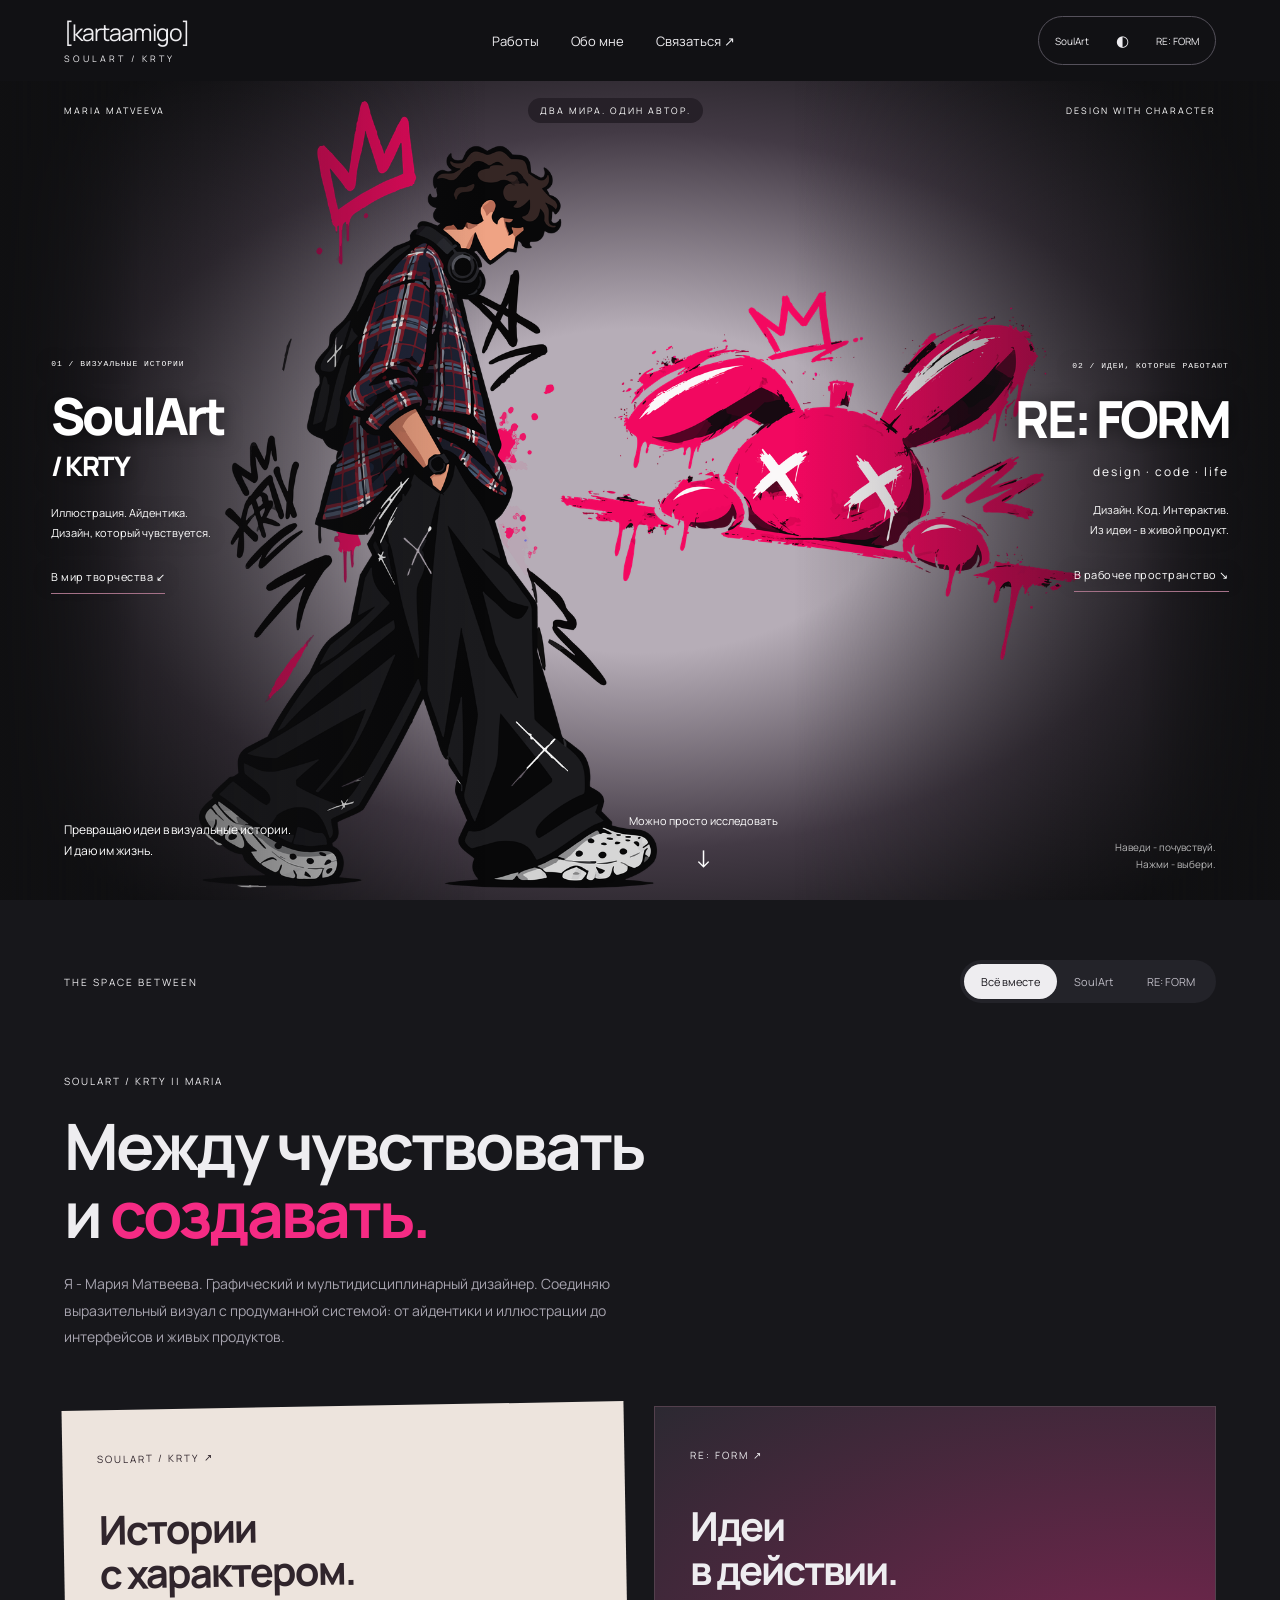
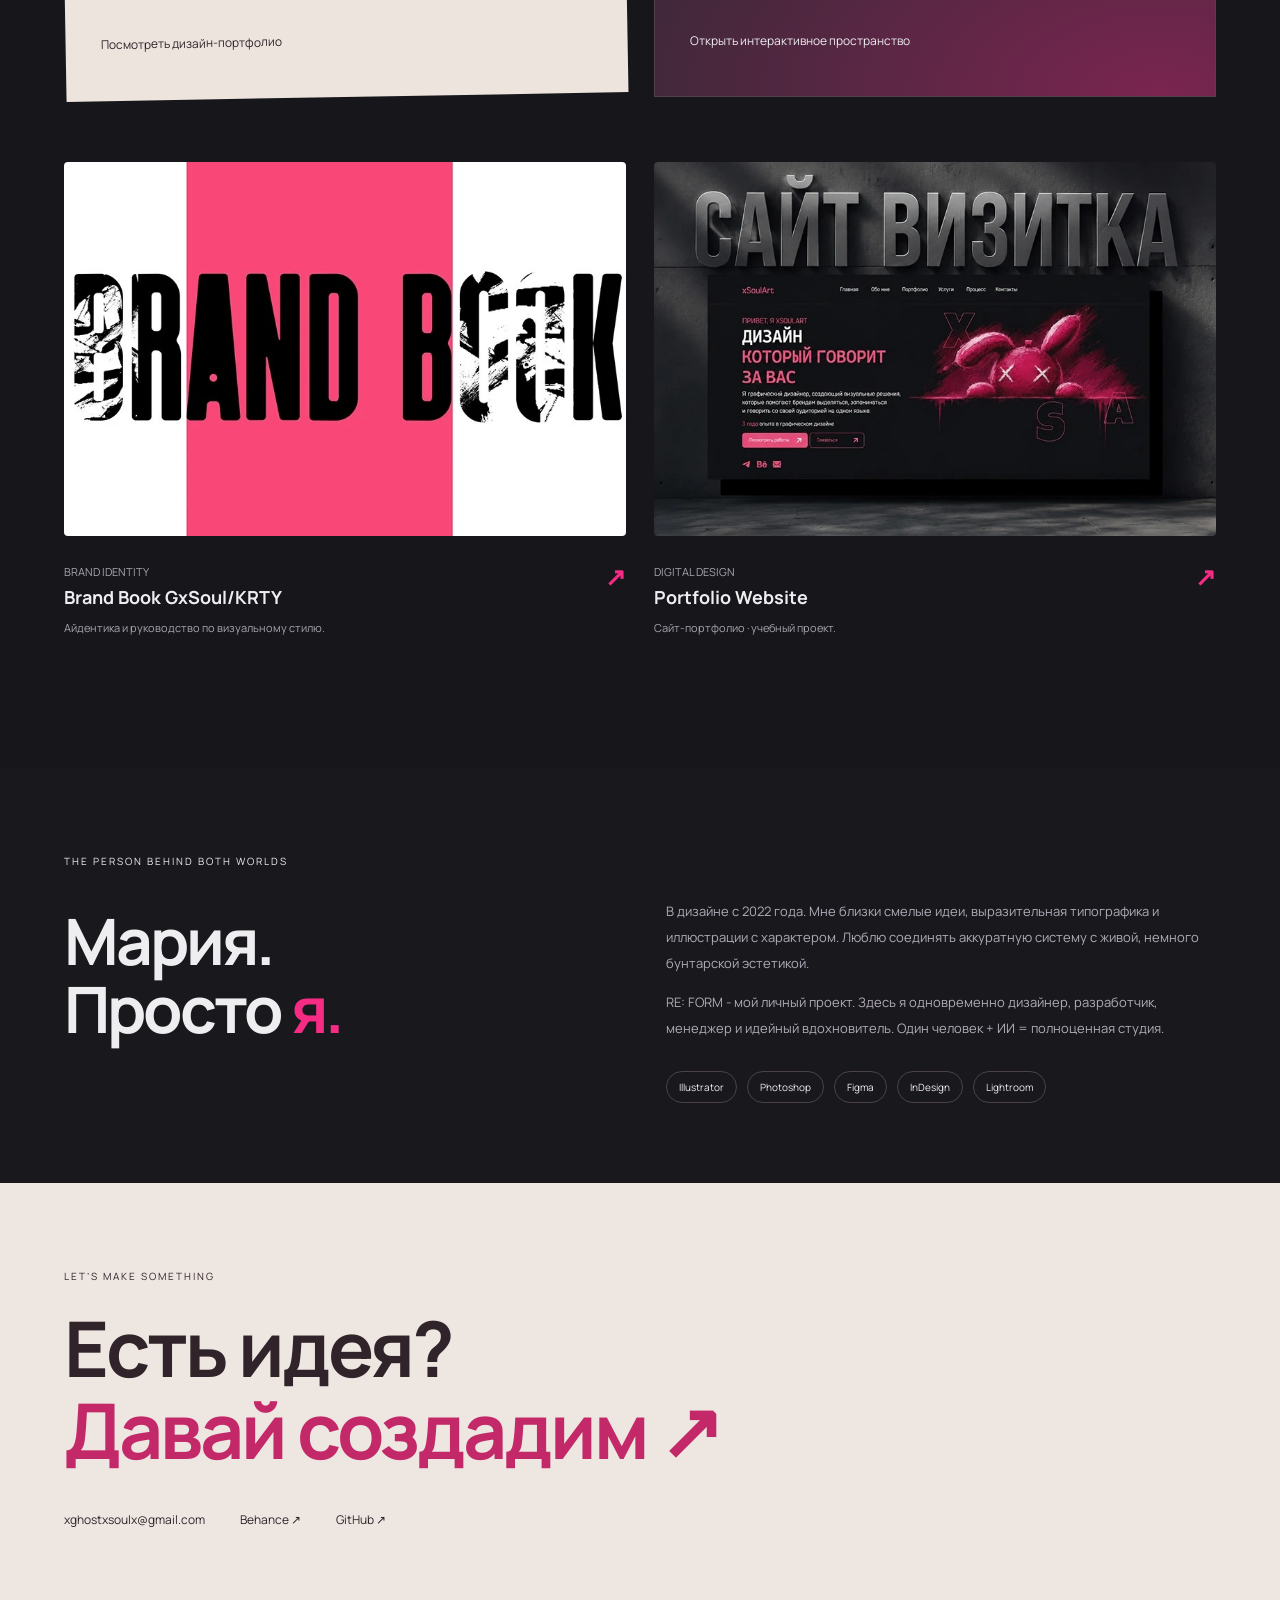
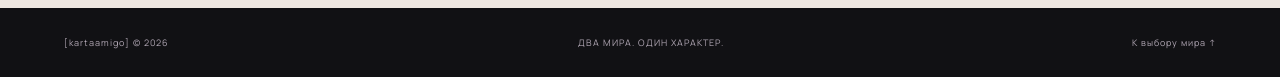
==== commit 92ec3ea0: "Add more Behance works and refine photo layout, link styling, and punctuation" ====
--- a/dual-world/index.html
+++ b/dual-world/index.html
@@ -1,24 +1,24 @@
-<!doctype html>
-<html lang="ru">
-<head><meta charset="utf-8"><meta name="viewport" content="width=device-width,initial-scale=1"><meta name="theme-color" content="#111114"><title>Maria Matveeva · два мира, один автор</title><link rel="stylesheet" href="style.css?v=23"><link rel="stylesheet" href="hero.css?v=23"><link rel="stylesheet" href="reform-scene.css?v=23"><link rel="stylesheet" href="world-scene.css?v=23"><link rel="stylesheet" href="new-motion.css?v=23"><script src="app.js?v=23" defer></script><script src="game.js?v=23" defer></script><script src="reform-scene.js?v=23" defer></script><script src="world-scene.js?v=23" defer></script><link rel="stylesheet" href="desktop.css?v=23"></head>
-<body data-world="neutral" data-preview="neutral">
-<header><a class="wordmark" href="#home">[kartaamigo]<span>SOULART / KRTY</span></a><nav aria-label="Навигация"><a href="#content">Работы</a><a href="#about">Обо мне</a><a href="#contact">Связаться ↗</a></nav><div class="header-worlds" role="group" aria-label="Выбор мира"><button data-switch="art" aria-pressed="false">SoulArt</button><button class="world-reset" type="button">◐</button><button data-switch="digital" aria-pressed="false">RE: FORM</button></div></header>
-<main><section class="hero" id="home" aria-label="Выбери направление"><div class="paper-scene" aria-hidden="true"><span class="paper-word">CREATE<br>FEEL<br>REPEAT.</span><span class="doodle">✳</span><span class="scribble">a little chaos,<br>a lot of character.</span></div><div class="digital-scene" aria-hidden="true"><div class="scene-grid"></div><span class="orbit orbit-a"></span><span class="orbit orbit-b"></span><div class="float-chip">RE: FORM<br><b>DESIGN → CODE → LIFE</b></div></div>
-<div class="hero-top"><span>MARIA MATVEEVA</span><span>ДВА МИРА. ОДИН АВТОР.</span><span>DESIGN WITH CHARACTER</span></div>
-<div class="hero-artwork"><div class="artwork-track"><img class="artwork-neutral" src="assets/hero-neutral-character-v2.png" alt="" fetchpriority="high"><img class="artwork-art" src="assets/hero-art-v2.png" alt="Розовый заяц SoulArt"><div class="digital-frame"><div class="reform-art reform-playground"><img class="reform-static" src="assets/reform/provided-details/bunny-stationary-restored.png" alt="Синий заяц RE: FORM на чёрной платформе"><button class="reform-prop motion-card" type="button" aria-label="Дизайн + код. От эскиза до живого интерфейса." aria-describedby="reform-dialog" data-message="Дизайн + код. От эскиза до живого интерфейса."><img src="assets/reform/provided-details/card.png" alt=""></button><button class="reform-prop motion-blur" type="button" aria-label="Один человек + ИИ. Направление и решения — мои." aria-describedby="reform-dialog" data-message="Один человек + ИИ. Направление и решения — мои."><img src="assets/reform/provided-details/blur.png" alt=""></button><button class="reform-prop motion-scribble" type="button" aria-label="Немного экспериментов, много собственного характера." aria-describedby="reform-dialog" data-message="Немного экспериментов, много собственного характера."><img src="assets/reform/provided-details/scribble.png" alt=""></button><button class="reform-prop motion-signal" type="button" aria-label="Есть связь! Давай превратим твою идею в проект." aria-describedby="reform-dialog" data-message="Есть связь! Давай превратим твою идею в проект."><img src="assets/reform/provided-details/signal.png" alt=""></button><button class="reform-prop motion-arc" type="button" aria-label="От первой мысли до продукта — один непрерывный процесс." aria-describedby="reform-dialog" data-message="От первой мысли до продукта — один непрерывный процесс."><img src="assets/reform/provided-details/arc.png" alt=""></button><button class="reform-prop motion-plus" type="button" aria-label="А что, если попробовать? Добавим ещё одну идею." aria-describedby="reform-dialog" data-message="А что, если попробовать? Добавим ещё одну идею."><img src="assets/reform/provided-details/plus.png" alt=""></button><button class="reform-prop motion-drop" type="button" aria-label="Из свободной идеи — в форму, смысл и работающий продукт." aria-describedby="reform-dialog" data-message="Из свободной идеи — в форму, смысл и работающий продукт."><img src="assets/reform/provided-details/drop.png" alt=""></button><button class="reform-prop motion-error" type="button" aria-label="Ошибки — часть процесса. Пробую, исправляю, создаю." aria-describedby="reform-dialog" data-message="Ошибки — часть процесса. Пробую, исправляю, создаю."><img src="assets/reform/provided-details/error.png" alt=""></button><button class="reform-prop motion-stroke" type="button" aria-label="Немного смелости — и идея обретает свой характер." aria-describedby="reform-dialog" data-message="Немного смелости — и идея обретает свой характер."><img src="assets/reform/provided-details/stroke.png" alt=""></button><button class="reform-prop motion-ball" type="button" aria-label="Большие проекты начинаются с маленькой идеи." aria-describedby="reform-dialog" data-message="Большие проекты начинаются с маленькой идеи."><img src="assets/reform/provided-details/ball.png" alt=""></button><button class="reform-prop motion-spray" type="button" aria-label="Дизайн с характером. Скучные решения здесь не задерживаются." aria-describedby="reform-dialog" data-message="Дизайн с характером. Скучные решения здесь не задерживаются."><img src="assets/reform/provided-details/spray.png" alt=""></button><button class="reform-prop motion-screen" type="button" aria-label="Привет! Ты на стороне RE: FORM. Здесь идеи оживают." aria-describedby="reform-dialog" data-message="Привет! Ты на стороне RE: FORM. Здесь идеи оживают."><img src="assets/reform/provided-details/screen.png" alt=""></button><div class="reform-pixel-dialog" id="reform-dialog" role="tooltip" hidden><span>RE: FORM / HELLO_</span><p></p></div><span class="reform-scene-hint">Наведи на деталь или нажми ✦</span></div></div></div></div>
-<div class="choices"><button type="button" class="choice choice-art" data-pick="art"><span class="choice-index">01 / ВИЗУАЛЬНЫЕ ИСТОРИИ</span><h1>SoulArt<span>/ KRTY</span></h1><p>Иллюстрация. Айдентика.<br>Дизайн, который чувствуется.</p><span class="choice-link">В мир творчества ↙</span></button><button type="button" class="choice choice-digital" data-pick="digital"><span class="choice-index">02 / ИДЕИ, КОТОРЫЕ РАБОТАЮТ</span><h2>RE: FORM<span>design · code · life</span></h2><p>Дизайн. Код. Интерактив.<br>Из идеи — в живой продукт.</p><span class="choice-link">В рабочее пространство ↘</span></button></div>
-<div class="hero-bottom"><p id="hero-caption">Превращаю идеи в визуальные истории.<br>И даю им жизнь.</p><a href="#content" class="scroll-cue">Можно просто исследовать <span>↓</span></a><span class="small-note">Наведи — почувствуй.<br>Нажми — выбери.</span></div></section>
-<section id="content" class="content-section"><div class="section-top"><span id="section-kicker">THE SPACE BETWEEN</span><div class="world-tabs" role="group" aria-label="Направление"><button data-switch="neutral" aria-pressed="true">Всё вместе</button><button data-switch="art" aria-pressed="false">SoulArt</button><button data-switch="digital" aria-pressed="false">RE: FORM</button></div></div>
-<div id="neutral-content" class="world-content"><div class="intro"><span class="eyebrow">SOULART / KRTY || MARIA</span><h2>Между чувствовать<br>и <em>создавать.</em></h2><p>Я — Мария Матвеева. Графический и мультидисциплинарный дизайнер. Соединяю выразительный визуал с продуманной системой: от айдентики и иллюстрации до интерфейсов и живых продуктов.</p></div><div class="gateway-grid"><button data-switch="art" class="gateway art-gateway"><span>SOULART / KRTY ↗</span><h3>Истории<br>с характером.</h3><p>Посмотреть дизайн-портфолио</p></button><button data-switch="digital" class="gateway digital-gateway"><span>RE: FORM ↗</span><h3>Идеи<br>в действии.</h3><p>Открыть интерактивное пространство</p></button></div><div class="neutral-projects"></div></div>
-<div id="art-content" class="world-content" hidden><div class="intro"><span class="eyebrow">SELECTED WORK / SOULART</span><h2>Немного хаоса.<br>Много <em>характера.</em></h2><p>Айдентика, редакционный дизайн и цифровые истории. Работы, в которых идея становится визуальным языком.</p></div><div class="project-grid" id="art-projects"></div></div>
-<div id="digital-content" class="world-content" hidden><div class="app-intro"><div><span class="eyebrow">АВТОРСКАЯ СТУДИЯ ОДНОГО ЧЕЛОВЕКА</span><h2>RE: FORM <em>studio.</em></h2></div><p>Дизайн → код → продукт.<br>Идеи обретают форму.</p></div><div class="workspace"><aside><a href="#home" class="app-brand">RE: FORM<span>independent digital studio</span></a><div class="app-nav" role="group" aria-label="Разделы студии"><button class="active" data-panel="overview">◈ Студия</button><button data-panel="projects">▦ Проекты</button><button data-panel="notes">▤ Заметки <span id="note-count">0</span></button><button data-panel="focus">◷ Фокус</button></div><div class="sidebar-foot"><span class="status-dot"></span> Открыта к сотрудничеству<br><small>ОДИН ЧЕЛОВЕК + ИИ</small></div></aside><div class="app-main"><div class="app-toolbar"><span id="app-breadcrumb">RE: FORM / Студия</span><span>DESIGNED BY MARIA ↗</span></div>
-<section data-app-panel="overview"><div class="welcome"><span>INDEPENDENT DIGITAL STUDIO_</span><h3>Из идеи.<br>В <em>живой продукт.</em></h3><p>Я объединяю дизайн и код в одном процессе. От первой концепции до интерфейса, с которым хочется взаимодействовать.</p><button class="solid" data-panel="projects">Открыть проекты ↗</button><span class="welcome-orb" aria-hidden="true"></span></div><div class="app-card-grid"><button class="app-card" data-panel="projects"><span>01 / SELECTED PROJECT ↗</span><h4>RE: FORM<br>LIFE.</h4><p>Дизайн · код · ИИ-ассистент EVE</p></button><a class="app-card" href="https://t.me/designeramigo" target="_blank" rel="noopener"><span>02 / LET’S CREATE ↗</span><h4>Твоя идея.<br>Наша точка старта.</h4><p>Обсудить будущий проект</p></a></div><div class="app-manifesto"><span>ONE MIND. MANY POSSIBILITIES.</span><p>Полный цикл создания продукта: концепция, дизайн, разработка и тестирование. ИИ помогает ускорять рутинные задачи — направление и решения остаются моими.</p></div></section>
-<section data-app-panel="projects" hidden><div class="app-heading"><h3>Проекты</h3><span>DESIGN / CODE / AI</span></div><article class="life-card"><span>КОНЦЕПЦИЯ ЭКОСИСТЕМЫ</span><h4>RE: FORM<br><em>LIFE</em></h4><p>Интеллектуальная экосистема для планирования жизни с ИИ-ассистентом EVE.</p><a class="solid" href="https://t.me/designeramigo" target="_blank" rel="noopener">Обсудить проект ↗</a></article><div id="digital-projects" class="project-grid"></div></section>
-<section data-app-panel="play" hidden><div class="app-heading"><h3>Поймай идею.</h3><span>PLAY WITH RE: FORM_</span></div><div class="play-info"><p>Проведи зайца от первой мысли до готового продукта.<br>Лови светящиеся пиксели по порядку.</p><span id="game-score">00 / 05</span></div><div class="game-board"><div id="game-scene" aria-hidden="true"></div><span class="game-grid" aria-hidden="true"></span><button class="idea-pixel" id="idea-pixel" type="button"><span>✦</span><b>01 / ИДЕЯ</b></button><div class="game-floor" aria-hidden="true"></div><span class="game-label">RE: FORM / IDEA LAB</span></div><div class="game-detail" aria-live="polite"><span id="game-step">01 / ИДЕЯ</span><p id="game-description">Каждый продукт начинается с «а что, если…».</p></div><div class="game-actions"><button id="game-reset" type="button">Начать заново ↺</button><a href="https://t.me/designeramigo" target="_blank" rel="noopener" id="game-contact" hidden>Есть своя идея? Давай создадим ↗</a></div></section>
-<section data-app-panel="notes" hidden><div class="app-heading"><h3>Твои заметки</h3><span>МЫСЛИ, КОТОРЫЕ СТОИТ СОХРАНИТЬ</span></div><form id="note-form"><label for="note-title">Название идеи</label><input id="note-title" maxlength="80" placeholder="А что, если…" required><label for="note-body">Заметка</label><textarea id="note-body" maxlength="2000" rows="4" placeholder="Поймай мысль, пока она здесь." required></textarea><div class="form-bottom"><span>Личные заметки в твоём браузере.<br>Они не отправляются Марии.</span><button type="submit" class="solid">Сохранить ↗</button></div></form><p id="storage-message" role="status"></p><div id="notes-list"></div></section>
-<section data-app-panel="focus" hidden><div class="app-heading"><h3>Режим фокуса</h3><span>ОДНА ЗАДАЧА ЗА РАЗ</span></div><div class="focus-card"><span>ВРЕМЯ ДЛЯ ТВОЕЙ ИДЕИ</span><div id="timer">25:00</div><div class="timer-actions"><button class="solid" id="timer-toggle">Начать</button><button id="timer-reset">Сначала ↺</button></div><p id="timer-status" role="status">Отключи лишнее. Выбери одну задачу.</p></div><form id="task-form"><label for="task-input">Что сделаем за эту сессию?</label><div class="task-input-row"><input id="task-input" maxlength="120" placeholder="Моя маленькая цель" required><button class="solid" type="submit">Добавить</button></div></form><div id="task-list"></div></section>
-</div></div></div></section>
-<section id="about" class="about-section"><span class="eyebrow">THE PERSON BEHIND BOTH WORLDS</span><div><h2>Мария.<br>Просто <em>я.</em></h2><div class="about-copy"><p>В дизайне с 2022 года. Мне близки смелые идеи, выразительная типографика и иллюстрации с характером. Люблю соединять аккуратную систему с живой, немного бунтарской эстетикой.</p><p>RE: FORM — мой личный проект. Здесь я одновременно дизайнер, разработчик, менеджер и идейный вдохновитель. Один человек + ИИ = полноценная студия.</p><div class="skill-tags"><span>Illustrator</span><span>Photoshop</span><span>Figma</span><span>InDesign</span><span>Lightroom</span></div></div></div></section>
-<section id="contact" class="contact-section"><span class="eyebrow">LET’S MAKE SOMETHING</span><h2>Есть идея?<br><a href="https://t.me/designeramigo" target="_blank" rel="noopener">Давай создадим ↗</a></h2><div><a href="mailto:xghostxsoulx@gmail.com">xghostxsoulx@gmail.com</a><a href="https://www.behance.net/tuumiyurmirazh" target="_blank" rel="noopener">Behance ↗</a><a href="https://github.com/kartaamigo" target="_blank" rel="noopener">GitHub ↗</a></div></section></main><footer><span>[kartaamigo] © 2026</span><span>ДВА МИРА. ОДИН ХАРАКТЕР.</span><a href="#home">К выбору мира ↑</a></footer><div class="sr-only" id="world-status" aria-live="polite"></div>
-</body></html>
-
+<!doctype html>
+<html lang="ru">
+<head><meta charset="utf-8"><meta name="viewport" content="width=device-width,initial-scale=1"><meta name="theme-color" content="#111114"><title>Maria Matveeva · два мира, один автор</title><link rel="stylesheet" href="style.css?v=23"><link rel="stylesheet" href="hero.css?v=23"><link rel="stylesheet" href="reform-scene.css?v=23"><link rel="stylesheet" href="world-scene.css?v=23"><link rel="stylesheet" href="new-motion.css?v=23"><script src="app.js?v=portfolio-refresh-76" defer></script><script src="game.js?v=portfolio-refresh-76" defer></script><script src="reform-scene.js?v=portfolio-refresh-76" defer></script><script src="world-scene.js?v=portfolio-refresh-76" defer></script><link rel="stylesheet" href="desktop.css?v=23"></head>
+<body data-world="neutral" data-preview="neutral">
+<header><a class="wordmark" href="#home">[kartaamigo]<span>SOULART / KRTY</span></a><nav aria-label="Навигация"><a href="#content">Работы</a><a href="#about">Обо мне</a><a href="#contact">Связаться ↗</a></nav><div class="header-worlds" role="group" aria-label="Выбор мира"><button data-switch="art" aria-pressed="false">SoulArt</button><button class="world-reset" type="button">◐</button><button data-switch="digital" aria-pressed="false">RE: FORM</button></div></header>
+<main><section class="hero" id="home" aria-label="Выбери направление"><div class="paper-scene" aria-hidden="true"><span class="paper-word">CREATE<br>FEEL<br>REPEAT.</span><span class="doodle">✳</span><span class="scribble">a little chaos,<br>a lot of character.</span></div><div class="digital-scene" aria-hidden="true"><div class="scene-grid"></div><span class="orbit orbit-a"></span><span class="orbit orbit-b"></span><div class="float-chip">RE: FORM<br><b>DESIGN → CODE → LIFE</b></div></div>
+<div class="hero-top"><span>MARIA MATVEEVA</span><span>ДВА МИРА. ОДИН АВТОР.</span><span>DESIGN WITH CHARACTER</span></div>
+<div class="hero-artwork"><div class="artwork-track"><img class="artwork-neutral" src="assets/hero-neutral-character-v2.png" alt="" fetchpriority="high"><img class="artwork-art" src="assets/hero-art-v2.png" alt="Розовый заяц SoulArt"><div class="digital-frame"><div class="reform-art reform-playground"><img class="reform-static" src="assets/reform/provided-details/bunny-stationary-restored.png" alt="Синий заяц RE: FORM на чёрной платформе"><button class="reform-prop motion-card" type="button" aria-label="Дизайн + код. От эскиза до живого интерфейса." aria-describedby="reform-dialog" data-message="Дизайн + код. От эскиза до живого интерфейса."><img src="assets/reform/provided-details/card.png" alt=""></button><button class="reform-prop motion-blur" type="button" aria-label="Один человек + ИИ. Направление и решения - мои." aria-describedby="reform-dialog" data-message="Один человек + ИИ. Направление и решения - мои."><img src="assets/reform/provided-details/blur.png" alt=""></button><button class="reform-prop motion-scribble" type="button" aria-label="Немного экспериментов, много собственного характера." aria-describedby="reform-dialog" data-message="Немного экспериментов, много собственного характера."><img src="assets/reform/provided-details/scribble.png" alt=""></button><button class="reform-prop motion-signal" type="button" aria-label="Есть связь! Давай превратим твою идею в проект." aria-describedby="reform-dialog" data-message="Есть связь! Давай превратим твою идею в проект."><img src="assets/reform/provided-details/signal.png" alt=""></button><button class="reform-prop motion-arc" type="button" aria-label="От первой мысли до продукта - один непрерывный процесс." aria-describedby="reform-dialog" data-message="От первой мысли до продукта - один непрерывный процесс."><img src="assets/reform/provided-details/arc.png" alt=""></button><button class="reform-prop motion-plus" type="button" aria-label="А что, если попробовать? Добавим ещё одну идею." aria-describedby="reform-dialog" data-message="А что, если попробовать? Добавим ещё одну идею."><img src="assets/reform/provided-details/plus.png" alt=""></button><button class="reform-prop motion-drop" type="button" aria-label="Из свободной идеи - в форму, смысл и работающий продукт." aria-describedby="reform-dialog" data-message="Из свободной идеи - в форму, смысл и работающий продукт."><img src="assets/reform/provided-details/drop.png" alt=""></button><button class="reform-prop motion-error" type="button" aria-label="Ошибки - часть процесса. Пробую, исправляю, создаю." aria-describedby="reform-dialog" data-message="Ошибки - часть процесса. Пробую, исправляю, создаю."><img src="assets/reform/provided-details/error.png" alt=""></button><button class="reform-prop motion-stroke" type="button" aria-label="Немного смелости - и идея обретает свой характер." aria-describedby="reform-dialog" data-message="Немного смелости - и идея обретает свой характер."><img src="assets/reform/provided-details/stroke.png" alt=""></button><button class="reform-prop motion-ball" type="button" aria-label="Большие проекты начинаются с маленькой идеи." aria-describedby="reform-dialog" data-message="Большие проекты начинаются с маленькой идеи."><img src="assets/reform/provided-details/ball.png" alt=""></button><button class="reform-prop motion-spray" type="button" aria-label="Дизайн с характером. Скучные решения здесь не задерживаются." aria-describedby="reform-dialog" data-message="Дизайн с характером. Скучные решения здесь не задерживаются."><img src="assets/reform/provided-details/spray.png" alt=""></button><button class="reform-prop motion-screen" type="button" aria-label="Привет! Ты на стороне RE: FORM. Здесь идеи оживают." aria-describedby="reform-dialog" data-message="Привет! Ты на стороне RE: FORM. Здесь идеи оживают."><img src="assets/reform/provided-details/screen.png" alt=""></button><div class="reform-pixel-dialog" id="reform-dialog" role="tooltip" hidden><span>RE: FORM / HELLO_</span><p></p></div><span class="reform-scene-hint">Наведи на деталь или нажми ✦</span></div></div></div></div>
+<div class="choices"><button type="button" class="choice choice-art" data-pick="art"><span class="choice-index">01 / ВИЗУАЛЬНЫЕ ИСТОРИИ</span><h1>SoulArt<span>/ KRTY</span></h1><p>Иллюстрация. Айдентика.<br>Дизайн, который чувствуется.</p><span class="choice-link">В мир творчества ↙</span></button><button type="button" class="choice choice-digital" data-pick="digital"><span class="choice-index">02 / ИДЕИ, КОТОРЫЕ РАБОТАЮТ</span><h2>RE: FORM<span>design · code · life</span></h2><p>Дизайн. Код. Интерактив.<br>Из идеи - в живой продукт.</p><span class="choice-link">В рабочее пространство ↘</span></button></div>
+<div class="hero-bottom"><p id="hero-caption">Превращаю идеи в визуальные истории.<br>И даю им жизнь.</p><a href="#content" class="scroll-cue">Можно просто исследовать <span>↓</span></a><span class="small-note">Наведи - почувствуй.<br>Нажми - выбери.</span></div></section>
+<section id="content" class="content-section"><div class="section-top"><span id="section-kicker">THE SPACE BETWEEN</span><div class="world-tabs" role="group" aria-label="Направление"><button data-switch="neutral" aria-pressed="true">Всё вместе</button><button data-switch="art" aria-pressed="false">SoulArt</button><button data-switch="digital" aria-pressed="false">RE: FORM</button></div></div>
+<div id="neutral-content" class="world-content"><div class="intro"><span class="eyebrow">SOULART / KRTY || MARIA</span><h2>Между чувствовать<br>и <em>создавать.</em></h2><p>Я - Мария Матвеева. Графический и мультидисциплинарный дизайнер. Соединяю выразительный визуал с продуманной системой: от айдентики и иллюстрации до интерфейсов и живых продуктов.</p></div><div class="gateway-grid"><button data-switch="art" class="gateway art-gateway"><span>SOULART / KRTY ↗</span><h3>Истории<br>с характером.</h3><p>Посмотреть дизайн-портфолио</p></button><button data-switch="digital" class="gateway digital-gateway"><span>RE: FORM ↗</span><h3>Идеи<br>в действии.</h3><p>Открыть интерактивное пространство</p></button></div><div class="neutral-projects"></div></div>
+<div id="art-content" class="world-content" hidden><div class="intro"><span class="eyebrow">SELECTED WORK / SOULART</span><h2>Немного хаоса.<br>Много <em>характера.</em></h2><p>Айдентика, редакционный дизайн и цифровые истории. Работы, в которых идея становится визуальным языком.</p></div><div class="project-grid" id="art-projects"></div></div>
+<div id="digital-content" class="world-content" hidden><div class="app-intro"><div><span class="eyebrow">АВТОРСКАЯ СТУДИЯ ОДНОГО ЧЕЛОВЕКА</span><h2>RE: FORM <em>studio.</em></h2></div><p>Дизайн → код → продукт.<br>Идеи обретают форму.</p></div><div class="workspace"><aside><a href="#home" class="app-brand">RE: FORM<span>independent digital studio</span></a><div class="app-nav" role="group" aria-label="Разделы студии"><button class="active" data-panel="overview">◈ Студия</button><button data-panel="projects">▦ Проекты</button><button data-panel="notes">▤ Заметки <span id="note-count">0</span></button><button data-panel="focus">◷ Фокус</button></div><div class="sidebar-foot"><span class="status-dot"></span> Открыта к сотрудничеству<br><small>ОДИН ЧЕЛОВЕК + ИИ</small></div></aside><div class="app-main"><div class="app-toolbar"><span id="app-breadcrumb">RE: FORM / Студия</span><span>DESIGNED BY MARIA ↗</span></div>
+<section data-app-panel="overview"><div class="welcome"><span>INDEPENDENT DIGITAL STUDIO_</span><h3>Из идеи.<br>В <em>живой продукт.</em></h3><p>Я объединяю дизайн и код в одном процессе. От первой концепции до интерфейса, с которым хочется взаимодействовать.</p><button class="solid" data-panel="projects">Открыть проекты ↗</button><span class="welcome-orb" aria-hidden="true"></span></div><div class="app-card-grid"><button class="app-card" data-panel="projects"><span>01 / SELECTED PROJECT ↗</span><h4>RE: FORM<br>LIFE.</h4><p>Дизайн · код · ИИ-ассистент EVE</p></button><a class="app-card" href="https://t.me/designeramigo" target="_blank" rel="noopener"><span>02 / LET’S CREATE ↗</span><h4>Твоя идея.<br>Наша точка старта.</h4><p>Обсудить будущий проект</p></a></div><div class="app-manifesto"><span>ONE MIND. MANY POSSIBILITIES.</span><p>Полный цикл создания продукта: концепция, дизайн, разработка и тестирование. ИИ помогает ускорять рутинные задачи - направление и решения остаются моими.</p></div></section>
+<section data-app-panel="projects" hidden><div class="app-heading"><h3>Проекты</h3><span>DESIGN / CODE / AI</span></div><article class="life-card"><span>КОНЦЕПЦИЯ ЭКОСИСТЕМЫ</span><h4>RE: FORM<br><em>LIFE</em></h4><p>Интеллектуальная экосистема для планирования жизни с ИИ-ассистентом EVE.</p><a class="solid" href="https://t.me/designeramigo" target="_blank" rel="noopener">Обсудить проект ↗</a></article><div id="digital-projects" class="project-grid"></div></section>
+<section data-app-panel="play" hidden><div class="app-heading"><h3>Поймай идею.</h3><span>PLAY WITH RE: FORM_</span></div><div class="play-info"><p>Проведи зайца от первой мысли до готового продукта.<br>Лови светящиеся пиксели по порядку.</p><span id="game-score">00 / 05</span></div><div class="game-board"><div id="game-scene" aria-hidden="true"></div><span class="game-grid" aria-hidden="true"></span><button class="idea-pixel" id="idea-pixel" type="button"><span>✦</span><b>01 / ИДЕЯ</b></button><div class="game-floor" aria-hidden="true"></div><span class="game-label">RE: FORM / IDEA LAB</span></div><div class="game-detail" aria-live="polite"><span id="game-step">01 / ИДЕЯ</span><p id="game-description">Каждый продукт начинается с «а что, если…».</p></div><div class="game-actions"><button id="game-reset" type="button">Начать заново ↺</button><a href="https://t.me/designeramigo" target="_blank" rel="noopener" id="game-contact" hidden>Есть своя идея? Давай создадим ↗</a></div></section>
+<section data-app-panel="notes" hidden><div class="app-heading"><h3>Твои заметки</h3><span>МЫСЛИ, КОТОРЫЕ СТОИТ СОХРАНИТЬ</span></div><form id="note-form"><label for="note-title">Название идеи</label><input id="note-title" maxlength="80" placeholder="А что, если…" required><label for="note-body">Заметка</label><textarea id="note-body" maxlength="2000" rows="4" placeholder="Поймай мысль, пока она здесь." required></textarea><div class="form-bottom"><span>Личные заметки в твоём браузере.<br>Они не отправляются Марии.</span><button type="submit" class="solid">Сохранить ↗</button></div></form><p id="storage-message" role="status"></p><div id="notes-list"></div></section>
+<section data-app-panel="focus" hidden><div class="app-heading"><h3>Режим фокуса</h3><span>ОДНА ЗАДАЧА ЗА РАЗ</span></div><div class="focus-card"><span>ВРЕМЯ ДЛЯ ТВОЕЙ ИДЕИ</span><div id="timer">25:00</div><div class="timer-actions"><button class="solid" id="timer-toggle">Начать</button><button id="timer-reset">Сначала ↺</button></div><p id="timer-status" role="status">Отключи лишнее. Выбери одну задачу.</p></div><form id="task-form"><label for="task-input">Что сделаем за эту сессию?</label><div class="task-input-row"><input id="task-input" maxlength="120" placeholder="Моя маленькая цель" required><button class="solid" type="submit">Добавить</button></div></form><div id="task-list"></div></section>
+</div></div></div></section>
+<section id="about" class="about-section"><span class="eyebrow">THE PERSON BEHIND BOTH WORLDS</span><div><h2>Мария.<br>Просто <em>я.</em></h2><div class="about-copy"><p>В дизайне с 2022 года. Мне близки смелые идеи, выразительная типографика и иллюстрации с характером. Люблю соединять аккуратную систему с живой, немного бунтарской эстетикой.</p><p>RE: FORM - мой личный проект. Здесь я одновременно дизайнер, разработчик, менеджер и идейный вдохновитель. Один человек + ИИ = полноценная студия.</p><div class="skill-tags"><span>Illustrator</span><span>Photoshop</span><span>Figma</span><span>InDesign</span><span>Lightroom</span></div></div></div></section>
+<section id="contact" class="contact-section"><span class="eyebrow">LET’S MAKE SOMETHING</span><h2>Есть идея?<br><a href="https://t.me/designeramigo" target="_blank" rel="noopener">Давай создадим ↗</a></h2><div><a href="mailto:xghostxsoulx@gmail.com">xghostxsoulx@gmail.com</a><a href="https://www.behance.net/tuumiyurmirazh" target="_blank" rel="noopener">Behance ↗</a><a href="https://github.com/kartaamigo" target="_blank" rel="noopener">GitHub ↗</a></div></section></main><footer><span>[kartaamigo] © 2026</span><span>ДВА МИРА. ОДИН ХАРАКТЕР.</span><a href="#home">К выбору мира ↑</a></footer><div class="sr-only" id="world-status" aria-live="polite"></div>
+</body></html>
+
--- a/dual-world/style.css
+++ b/dual-world/style.css
@@ -1,10 +1,10 @@
-:root{font-family:Manrope,Arial,sans-serif;color:#eeedf0;background:#111114;--pink:#f52b84;--muted:#a7a4af}*{box-sizing:border-box}html{scroll-behavior:smooth;scroll-padding-top:30px}body{margin:0}button,input,textarea{font:inherit}button,a{-webkit-tap-highlight-color:transparent}button{cursor:pointer}a{color:inherit;text-decoration:none}button{color:inherit}button:focus-visible,a:focus-visible{outline:3px solid #f52b84;outline-offset:6px}[hidden]{display:none!important}header{height:96px;padding:0 5%;display:flex;align-items:center;justify-content:space-between;gap:25px;background:#111114;position:relative;z-index:5}.wordmark{font-size:23px;letter-spacing:-1px}.wordmark span{display:block;font-size:9px;letter-spacing:3px;margin-top:4px}nav{display:flex;gap:32px;font-size:13px}nav a:hover{color:var(--pink)}.world-reset{border:1px solid #44434a;background:transparent;padding:11px 18px;border-radius:40px;font-size:12px}.world-reset span{margin-left:15px}.hero{position:relative;isolation:isolate;min-height:710px;overflow:hidden;background:#141416;transition:background .65s,color .65s}.hero-top{position:relative;z-index:3;display:flex;justify-content:space-between;padding:24px 5%;font-size:9px;letter-spacing:2px}.paper-scene,.digital-scene{position:absolute;inset:0;transition:clip-path .75s,opacity .7s}.paper-scene{background:#eee8e0;color:#272225;clip-path:inset(0 50% 0 0);overflow:hidden}.paper-scene:after{content:'';position:absolute;inset:0;background-image:url('assets/bunny-illustration.jpg');background-size:cover;opacity:.045}.paper-word{position:absolute;left:5%;top:100px;font-size:100px;line-height:.95;font-weight:800;letter-spacing:-9px;opacity:.07;transform:rotate(-7deg)}.doodle{position:absolute;color:#e93683;font-size:170px;left:33%;bottom:22px;transform:rotate(15deg)}.scribble{position:absolute;font:30px/1 Caveat,cursive;left:5%;bottom:70px;transform:rotate(-7deg);color:#b72960}.digital-scene{clip-path:inset(0 0 0 50%);background:radial-gradient(ellipse at 60% 55%,#65515d 0,#2a252c 35%,#141416 73%);overflow:hidden}.scene-grid{position:absolute;width:180%;height:100%;left:-40%;top:40%;background:linear-gradient(#ad9ba722 1px,transparent 1px),linear-gradient(90deg,#ad9ba722 1px,transparent 1px);background-size:80px 80px;transform:perspective(500px) rotateX(65deg)}.orbit{position:absolute;width:140px;height:140px;border:16px solid #bd9caa;border-radius:50%;box-shadow:inset -5px -6px 15px #f52b84aa,3px 3px 15px #f52b8455;transform:rotate(-25deg) rotateY(55deg)}.orbit-a{right:8%;top:28px}.orbit-b{left:54%;bottom:5%;width:90px;height:90px;border-width:11px}.float-chip{position:absolute;right:3%;bottom:24%;padding:24px;border:1px solid #ff72b0;background:linear-gradient(120deg,#18171dc9,#69425190);box-shadow:0 0 40px #f52b8430;font-size:20px;transform:perspective(600px) rotateY(-35deg) rotateZ(-14deg)}.float-chip b{display:block;font-size:7px;letter-spacing:1px;margin-top:14px}.bunny-stage{position:absolute;inset:70px 21% 95px;pointer-events:none;z-index:1}.bunny-illustration{position:absolute;inset:0;background:url('assets/bunny-illustration.jpg') center 48%/cover no-repeat;clip-path:inset(0 50% 0 0);mix-blend-mode:multiply;transition:clip-path .7s,opacity .7s;mask-image:radial-gradient(ellipse at 50% 46%,#000 28%,transparent 72%)}#bunny-3d{position:absolute;inset:-30px -70px;clip-path:inset(0 0 0 50%);transition:clip-path .7s,opacity .7s}#bunny-3d canvas{width:100%;height:100%;display:block}.split-line{position:absolute;left:50%;top:0;bottom:0;width:1px;background:linear-gradient(transparent,#f0d3df70,transparent);transition:opacity .5s}.choices{position:relative;z-index:2;display:flex;justify-content:space-between;min-height:475px;align-items:center}.choice{width:50%;min-height:440px;border:0;background:transparent;padding:90px 5% 100px;text-align:left;position:relative}.choice-art{color:#292227}.choice-digital{text-align:right}.choice-index{font-size:9px;letter-spacing:1.8px}.choice h1,.choice h2{font-size:clamp(36px,5vw,75px);letter-spacing:-4px;line-height:1;margin:25px 0 22px;font-weight:800}.choice h1 span{display:block;font-size:30px;letter-spacing:-1.5px;margin-top:12px}.choice h2 span{display:block;font-size:12px;letter-spacing:2px;margin-top:22px;font-weight:400}.choice p{font-size:13px;line-height:1.8;margin:0}.choice-link{display:inline-block;margin-top:35px;border-bottom:1px solid #a8748b;padding-bottom:9px;font-size:11px;letter-spacing:.5px}.hero-bottom{position:relative;z-index:3;display:flex;align-items:end;justify-content:space-between;padding:0 5% 32px;gap:20px;color:#efedf0}.hero-bottom p{font-size:12px;line-height:1.7;color:#33252d}.scroll-cue{display:flex;flex-direction:column;align-items:center;font-size:11px;gap:12px;mix-blend-mode:difference;color:white}.scroll-cue span{font-size:24px}.small-note{font-size:10px;line-height:1.7;opacity:.7;text-align:right}body[data-preview=art] .paper-scene{clip-path:inset(0)}body[data-preview=art] .digital-scene{clip-path:inset(0 0 0 100%)}body[data-preview=art] .bunny-illustration{clip-path:inset(0);opacity:1}body[data-preview=art] #bunny-3d{clip-path:inset(0 0 0 100%)}body[data-preview=art] .hero{color:#292227}body[data-preview=art] .choice-digital,body[data-preview=art] .hero-bottom{color:#292227}body[data-preview=digital] .paper-scene{clip-path:inset(0 100% 0 0)}body[data-preview=digital] .digital-scene{clip-path:inset(0)}body[data-preview=digital] #bunny-3d{clip-path:inset(0)}body[data-preview=digital] .bunny-illustration{clip-path:inset(0 100% 0 0)}body[data-preview=digital] .choice-art,body[data-preview=digital] .hero-bottom p{color:#eeedf0}body:not([data-preview=neutral]) .split-line{opacity:0}body[data-preview=neutral] .hero-top>span:first-child{color:#292227}body[data-preview=neutral] .hero-top>span:nth-child(2){background:#262028;color:white;border-radius:30px;padding:6px 12px;margin-top:-6px}.content-section{padding:60px 5% 85px;transition:background .5s,color .5s;background:#17171b}.section-top{display:flex;justify-content:space-between;align-items:center;gap:20px;margin-bottom:65px;font-size:10px;letter-spacing:2px}.world-tabs{display:flex;background:#232329;border-radius:40px;padding:4px}.world-tabs button{padding:10px 17px;background:none;border:0;border-radius:30px;color:#bdbbc4;font-size:11px}.world-tabs button[aria-pressed=true]{background:#eeedf0;color:#19171d}.intro{position:relative;max-width:950px;margin-bottom:55px}.eyebrow{font-size:10px;letter-spacing:2px}h2{font-size:clamp(35px,5vw,65px);line-height:1.07;letter-spacing:-3px;margin:22px 0}em{font-style:normal;color:var(--pink)}.intro p{max-width:550px;font-size:14px;line-height:1.9;color:var(--muted)}.gateway-grid,.project-grid,.neutral-projects{display:grid;grid-template-columns:1fr 1fr;gap:28px}.gateway{padding:35px;text-align:left;border:0;min-height:280px;position:relative}.gateway span{font-size:10px;letter-spacing:2px}.gateway h3{font-size:40px;line-height:1.1;letter-spacing:-2px}.gateway p{font-size:12px}.art-gateway{background:#ede4dd;color:#30252c;transform:rotate(-1deg)}.digital-gateway{background:radial-gradient(at 90% 100%,#7a2550,#2c2932);border:1px solid #53404d}.neutral-projects{margin-top:65px}.project-card{display:block}.project-card img{width:100%;aspect-ratio:1.5;object-fit:cover;background:#24232a;border-radius:4px;transition:transform .3s}.project-card:hover img{transform:translateY(-5px)}.project-meta{display:flex;align-items:start;justify-content:space-between;margin:18px 0 35px}.project-meta h3{font-size:18px;margin:4px 0}.project-meta p,.project-meta span{font-size:11px;color:var(--muted);line-height:1.5}.project-meta b{font-size:25px;color:var(--pink)}body[data-world=art] .content-section{background:#efe8e1;color:#2c2229}body[data-world=art] .intro p,body[data-world=art] .project-meta p,body[data-world=art] .project-meta span{color:#6d5d66}.app-intro{display:flex;justify-content:space-between;align-items:end;gap:20px;margin-bottom:35px}.app-intro h2{font-size:43px}.app-intro p{font-size:12px;color:var(--muted);line-height:1.8}.workspace{border:1px solid #4c424c;background:#16151b;display:grid;grid-template-columns:210px 1fr;min-height:670px;border-radius:20px;overflow:hidden;box-shadow:0 20px 90px #0004}aside{padding:30px 18px;background:#1e1c24;border-right:1px solid #34303b;display:flex;flex-direction:column;gap:45px}.app-brand{font-size:23px;letter-spacing:-1px;padding:0 12px}.app-brand span{display:block;font-size:9px;letter-spacing:1px;color:#96909f;margin-top:6px}.app-nav{display:flex;flex-direction:column;gap:8px}.app-nav button{text-align:left;background:none;border:0;padding:14px;border-radius:9px;font-size:12px;color:#a8a2b3}.app-nav button.active{background:#f52b841c;color:#ff90be}.app-nav button span{float:right}.sidebar-foot{margin-top:auto;font-size:10px;line-height:1.9;padding:12px}.sidebar-foot small{font-size:9px;color:#918997}.status-dot{display:inline-block;background:#70dda8;width:6px;height:6px;border-radius:50%;margin-right:6px}.app-main{min-width:0;padding:24px 30px 35px}.app-toolbar{display:flex;justify-content:space-between;font-size:9px;color:#a29ba9;padding-bottom:25px;gap:12px}.welcome{background:radial-gradient(at 100% 50%,#753650,#302633 55%,#28212c);padding:35px;border:1px solid #614052;border-radius:15px;position:relative;overflow:hidden}.welcome>span:first-child{font-size:9px;letter-spacing:2px}.welcome h3{font-size:42px;line-height:1.1;letter-spacing:-2px;position:relative;z-index:1;margin:23px 0}.welcome p{font-size:12px;line-height:1.8;max-width:330px;color:#d2c6d1;position:relative;z-index:1}.solid{display:inline-block;background:#f52b84;color:white;border:0;border-radius:8px;padding:13px 20px;font-size:11px;text-align:center}.welcome .solid{position:relative;z-index:1;margin-top:15px}.welcome-orb{width:150px;height:150px;position:absolute;right:10px;top:60px;border-radius:50%;background:radial-gradient(at 25% 25%,#ffdcec,#cf8da7 16%,#573644 50%,#1c1620 72%,#f52b84);box-shadow:0 0 50px #f52b8433;transform:rotate(-25deg)}.app-card-grid{display:grid;grid-template-columns:1fr 1fr;gap:16px;margin:20px 0}.app-card{background:#24212b;border:1px solid #39313f;border-radius:12px;padding:22px;text-align:left}.app-card>span{font-size:9px;letter-spacing:1px;color:#b3a7b9}.app-card h4{font-size:23px;line-height:1.2;letter-spacing:-.8px;margin:22px 0 15px}.app-card p{font-size:10px;color:#a9a0b2}.app-manifesto{display:grid;grid-template-columns:1fr 2fr;gap:25px;padding:20px 0;align-items:start}.app-manifesto span{font-size:9px;color:#be82a0;letter-spacing:1px;line-height:1.8}.app-manifesto p{font-size:11px;color:#b3aab9;line-height:1.9;margin:0}.app-heading{display:flex;align-items:center;justify-content:space-between;gap:20px;margin:10px 0 30px}.app-heading h3{font-size:25px;letter-spacing:-1px;margin:0}.app-heading span{font-size:8px;letter-spacing:1px;color:#a096aa}.life-card{background:radial-gradient(at 90% 40%,#724153,#2a232f 60%);border:1px solid #5b4051;border-radius:14px;padding:30px;margin-bottom:28px}.life-card>span{font-size:9px;letter-spacing:2px}.life-card h4{font-size:50px;line-height:1;letter-spacing:-3px;margin:28px 0}.life-card p{font-size:12px;line-height:1.8;max-width:330px;margin-bottom:25px}.workspace .project-grid{grid-template-columns:1fr}.workspace .project-card img{aspect-ratio:2}form label{display:block;font-size:11px;color:#c1b8ca;margin:18px 0 9px}input,textarea{width:100%;background:#24202b;border:1px solid #493d52;border-radius:8px;color:#eee9f4;padding:13px;font-size:13px}textarea{resize:vertical}input:focus,textarea:focus{outline:2px solid var(--pink)}.form-bottom{display:flex;justify-content:space-between;align-items:center;gap:18px;margin-top:20px}.form-bottom>span{font-size:10px;color:#aea2b9;line-height:1.7}#storage-message{font-size:11px;color:#dca0b9}#notes-list{display:grid;grid-template-columns:1fr 1fr;gap:16px;margin-top:30px}.note{background:#302735;border:1px solid #5b4558;border-radius:10px;padding:20px;overflow-wrap:anywhere}.note h4{font-size:15px;margin:0 0 12px}.note p{font-size:12px;color:#c8bbce;line-height:1.7;white-space:pre-wrap}.note-bottom{display:flex;align-items:center;justify-content:space-between;gap:10px;margin-top:20px}.note time{font-size:9px;color:#ac95b0}.note button,.task-delete{border:0;background:transparent;color:#d9a2bc;font-size:10px;padding:7px}.empty-state{font-size:12px;color:#a398af;line-height:1.8;grid-column:1/-1;padding:25px 0}.focus-card{text-align:center;padding:35px;background:radial-gradient(at 50% 0,#593447,#28202e 70%);border:1px solid #543b50;border-radius:15px}.focus-card>span{font-size:9px;letter-spacing:2px}#timer{font-size:80px;letter-spacing:-5px;font-variant-numeric:tabular-nums;margin:25px 0}.timer-actions{display:flex;justify-content:center;gap:12px}.timer-actions>button:last-child{border:1px solid #645167;background:transparent;border-radius:8px;padding:12px 18px;font-size:11px}.focus-card p{font-size:11px;color:#b4a2bc}.task-input-row{display:flex;gap:10px}.task-input-row input{flex:1;min-width:0}.task{display:flex;align-items:center;gap:12px;padding:15px 0;border-bottom:1px solid #39303f}.task label{display:flex;align-items:center;gap:12px;font-size:12px;flex:1;overflow-wrap:anywhere;min-width:0}.task input{width:17px;height:17px;accent-color:var(--pink);flex-shrink:0}.task input:checked+span{text-decoration:line-through;color:#95879f}.about-section{padding:80px 5%;background:#19191d}.about-section>div{display:grid;grid-template-columns:1fr 1fr;gap:50px;margin-top:15px}.about-copy p{font-size:13px;color:#b0abb7;line-height:2}.skill-tags{display:flex;flex-wrap:wrap;gap:10px;margin-top:30px}.skill-tags span{padding:8px 12px;border:1px solid #4a414d;border-radius:30px;font-size:10px}.contact-section{padding:80px 5%;background:#eee7e1;color:#30232a}.contact-section h2{font-size:clamp(35px,6vw,78px)}.contact-section h2 a{color:#c32969}.contact-section>div{display:flex;flex-wrap:wrap;gap:35px;margin-top:40px;font-size:12px}footer{padding:28px 5%;display:flex;justify-content:space-between;font-size:9px;letter-spacing:1px;color:#b0a6b3}.sr-only{position:absolute;width:1px;height:1px;padding:0;margin:-1px;overflow:hidden;clip:rect(0,0,0,0)}
-@media(min-width:1500px){.hero{min-height:850px}.choices{min-height:610px}.bunny-stage{inset:70px 25% 100px}.choice{padding-top:150px;padding-bottom:150px}}@media(max-width:800px){header{height:80px}.wordmark{font-size:18px}nav{gap:18px;font-size:11px}.hero{min-height:630px}.hero-top{font-size:7px;letter-spacing:1px}.hero-top>span:last-child{display:none}.choices{min-height:410px}.choice{padding:180px 5% 25px;min-height:410px}.choice h1,.choice h2{font-size:40px;letter-spacing:-2px}.choice h1 span{font-size:20px}.choice h2 span{font-size:9px;letter-spacing:1px}.choice-index{font-size:7px;letter-spacing:1px}.choice p{font-size:11px}.choice-link{font-size:9px;margin-top:20px}.bunny-stage{inset:25px 13% 80px}.paper-word{font-size:75px}.float-chip{display:none}.orbit-a{width:75px;height:75px;border-width:10px}.small-note{display:none}.hero-bottom{padding-bottom:26px}.hero-bottom p{font-size:10px}.scroll-cue{font-size:9px}.workspace{grid-template-columns:165px 1fr}.app-main{padding:22px}.app-brand{font-size:19px}.app-brand span{font-size:8px}.welcome{padding:25px}.welcome h3{font-size:34px}.welcome-orb{opacity:.4}.app-card{padding:18px}.app-card h4{font-size:20px}.app-intro{display:block}.app-intro h2{font-size:34px}.app-manifesto{display:block}.app-manifesto p{margin-top:10px}.app-toolbar>span:last-child{display:none}.app-heading span{display:none}}
-@media(max-width:560px){header{padding:0 5%;gap:10px}.wordmark{font-size:16px}.wordmark span{font-size:7px;letter-spacing:2px}nav{gap:14px}nav a:first-child{display:none}.world-reset{font-size:9px;padding:9px 11px}.world-reset span{margin-left:5px}.hero{min-height:640px}.hero-top{padding-top:20px}.hero-top>span:nth-child(2){font-size:7px}.bunny-stage{inset:15px 0 185px}#bunny-3d{inset:-20px -15px}.choices{min-height:440px;align-items:end}.choice{padding:285px 5% 20px;min-height:440px}.choice h1,.choice h2{font-size:30px;letter-spacing:-1.5px;margin:15px 0}.choice h1 span{font-size:19px;margin-top:10px}.choice h2 span{font-size:7px;margin-top:14px;letter-spacing:.7px}.choice-index{font-size:6px;letter-spacing:.7px}.choice p{font-size:9px;line-height:1.8}.choice-link{font-size:8px;margin-top:20px}.hero-bottom{padding-top:20px;align-items:center}.hero-bottom p{max-width:50%;font-size:9px}.scroll-cue{font-size:8px}.paper-word{left:5%;top:70px;font-size:55px;letter-spacing:-5px}.doodle{font-size:100px;bottom:0}.scribble{display:none}.orbit-b{display:none}.section-top{align-items:start;flex-direction:column;gap:20px;margin-bottom:45px}.world-tabs{width:100%}.world-tabs button{flex:1;padding:11px 8px}.content-section{padding-top:35px}.intro h2{font-size:39px}.intro p{font-size:12px}.gateway-grid,.project-grid,.neutral-projects{grid-template-columns:1fr;gap:20px}.gateway{min-height:230px;padding:28px}.gateway h3{font-size:35px}.workspace{grid-template-columns:1fr;border-radius:14px}aside{padding:18px;gap:20px;border-right:0;border-bottom:1px solid #443546}.app-brand{display:none}.app-nav{flex-direction:row;gap:4px}.app-nav button{flex:1;padding:12px 5px;font-size:10px;text-align:center;white-space:nowrap}.app-nav button span{display:none}.sidebar-foot{display:none}.app-main{padding:20px 16px}.welcome{padding:25px 20px}.welcome h3{font-size:36px}.app-card-grid{gap:10px}.app-card{padding:17px 13px}.app-card h4{font-size:20px}.app-card p{line-height:1.7}.app-card>span{font-size:7px}.app-intro h2{font-size:35px;letter-spacing:-2px}.app-heading h3{font-size:25px}#notes-list{grid-template-columns:1fr}.form-bottom{align-items:start}.form-bottom>span{font-size:9px}.form-bottom .solid{padding:12px}.task-input-row .solid{padding:12px}.focus-card{padding:25px 15px}#timer{font-size:70px}.about-section>div{grid-template-columns:1fr;gap:10px}.about-section h2{font-size:45px}.about-copy p{font-size:12px}.contact-section{padding:55px 5%}.contact-section h2{font-size:38px;letter-spacing:-2px}.contact-section>div{gap:20px;font-size:10px}footer{gap:20px;flex-wrap:wrap;font-size:8px}footer>span:nth-child(2){display:none}}
-@media(prefers-reduced-motion:reduce){html{scroll-behavior:auto}*,*:before,*:after{transition:none!important;animation:none!important}}
-/* RE: FORM: brushed silver, glass and restrained pixel details. */
-header{position:sticky;top:0;transition:background .6s,color .6s}.header-worlds{display:flex;align-items:center;gap:4px;border:1px solid #55515b;border-radius:30px;padding:4px}.header-worlds button{border:0;background:none;border-radius:24px;padding:9px 12px;font-size:10px}.header-worlds button[aria-pressed=true]{background:#f52b84;color:#fff}.header-worlds .world-reset{padding:9px 11px;font-size:15px}.digital-scene{background:radial-gradient(ellipse at 60% 50%,#faf7fa 0,#c3bec3 50%,#a9a5ac 100%)}.scene-grid{background:linear-gradient(#72707818 1px,transparent 1px),linear-gradient(90deg,#72707818 1px,transparent 1px);background-size:75px 75px}.choice-digital,.small-note{color:#28232c}.float-chip{color:#29212a;background:linear-gradient(120deg,#f3e9eecc,#c0b4beaa);box-shadow:0 10px 45px #f52b8440;border-color:#fb76b0}.orbit{border-color:#a9a5ad;box-shadow:inset -5px -6px 15px #f52b8470,3px 3px 15px #e9e4e7}.hero-top>span:last-child{color:#332631}.hero-top>span:nth-child(2){color:#332631}body[data-preview=digital] .hero,body[data-preview=digital] .choice-art,body[data-preview=digital] .hero-bottom,body[data-preview=digital] .hero-bottom p{color:#28232c}.choice-index,.app-toolbar,.app-heading>span,.app-brand>span,.app-card>span,.sidebar-foot,.life-card>span{font-family:'Courier New',monospace}.scene-fallback{background:url('assets/bunny-illustration.jpg') center/cover;filter:contrast(1.1);mask-image:radial-gradient(ellipse,#000 20%,transparent 70%)}
-body[data-world=art]{background:#e9e1d8;color:#30232b}body[data-world=art] header{background:#eee7de;color:#30232b}body[data-world=art] .header-worlds{border-color:#c8b6c1}body[data-world=art] .about-section{background:#e4d9cf;color:#30232b}body[data-world=art] .about-copy p{color:#6b5663}body[data-world=art] footer{background:#eee7de;color:#6b5663}body[data-world=art] .contact-section{background:#e6d2dc}body[data-world=digital]{background:#d4d4d9;color:#27252c}body[data-world=digital] header{background:#e9e9eeed;color:#25232a;backdrop-filter:blur(20px);border-bottom:1px solid #fff8}body[data-world=digital] .header-worlds{border-color:#b7b1bd}body[data-world=digital] .content-section{background:radial-gradient(at 80% 15%,#f1d9e6,#d3d3da 45%,#bfc1ca);color:#28232d}body[data-world=digital] .app-intro p{color:#6c6270}body[data-world=digital] .about-section{background:#e5e5ea;color:#29252d}body[data-world=digital] .about-copy p{color:#706676}body[data-world=digital] .skill-tags span{border-color:#bbb4c1}body[data-world=digital] .contact-section{background:#dcdce3;color:#29252d}body[data-world=digital] footer{background:#e9e9ee;color:#756b7c}.workspace{background:#f5f4f7a6;border:1px solid #fff9;box-shadow:0 25px 80px #5d556d26;backdrop-filter:blur(24px);color:#302a35}.workspace aside{background:#eeedf4b0;border-color:#ffffffaa}.app-brand>span,.sidebar-foot small,.app-toolbar,.app-heading>span{color:#857b8e}.app-nav button{color:#74697e}.app-nav button.active{background:#f52b8417;color:#b51b60;box-shadow:inset 0 0 0 1px #f52b8420}.welcome{background:radial-gradient(at 100% 50%,#eac3d6,#e5dce7 55%,#f1eef4);border:1px solid #fff;box-shadow:inset 0 0 30px #ffffff8a}.welcome h3{font-size:38px}.welcome p{color:#756778;max-width:360px}.welcome-orb{right:18px;top:90px;width:125px;height:125px;background:radial-gradient(at 25% 25%,#fff,#d3c5d2 15%,#837581 40%,#45394e 68%,#ff6cae 89%,#f2d6e4);box-shadow:0 20px 40px #77405d44}.welcome-orb:after{content:'';position:absolute;width:24px;height:24px;right:-8px;top:14px;background:#f52b84;box-shadow:26px -26px #c19daf,26px 0 #ec8eb6,0 -26px #fdb9d4}.app-card{background:#faf9fc99;border:1px solid #fff;box-shadow:0 7px 20px #6050750a}.app-card>span{color:#8a6c85}.app-card p,.app-manifesto p{color:#7f7188}.app-manifesto>span{color:#b23470}.life-card{background:radial-gradient(at 90% 40%,#eac3d6,#e9e1ec 60%);border-color:#fff}.life-card p{color:#79667c}.workspace input,.workspace textarea{background:#ffffffb0;border-color:#d7cbdc;color:#352a3c}.workspace form label{color:#746078}.workspace .form-bottom>span{color:#938199}.workspace #storage-message{color:#b32665}.workspace .empty-state{color:#8e7d96}.workspace .note{background:#fcf0f7;border-color:#ebd9e5;box-shadow:3px 5px 0 #e0c8da}.workspace .note p{color:#806789}.workspace .note time{color:#a085a4}.workspace .note button,.workspace .task-delete{color:#bd3874}.workspace .focus-card{background:radial-gradient(at 50% 0,#ead1de,#f6edf5 70%);border-color:#fff}.workspace .focus-card p{color:#8b6e94}.workspace .timer-actions>button:last-child{border-color:#cdb9d0}.workspace .task{border-color:#dac8df}.workspace .task input:checked+span{color:#a893ae}
-@media(max-width:800px){.welcome-orb{opacity:.45}.welcome h3{font-size:32px}}@media(max-width:560px){header nav{display:none}.header-worlds button{padding:8px 8px;font-size:8px}.header-worlds .world-reset{font-size:14px;padding:5px 8px}.welcome h3{font-size:30px}.welcome-orb{opacity:.25;right:0;width:110px;height:110px}.app-nav button{font-size:10px}}
-.play-teaser{display:flex;align-items:center;gap:20px;width:100%;border:1px solid #fff;background:#ffffff55;border-radius:10px;padding:20px;text-align:left;color:#65506e}.play-teaser b{display:block;font-size:13px}.play-teaser small{display:block;font-size:10px;color:#927c9b;margin-top:6px}.play-teaser>span:last-child{margin-left:auto;font-size:22px}.pixel-spark{font-size:35px;color:#ed4089;font-family:monospace}.play-info{display:flex;justify-content:space-between;align-items:center;gap:15px;margin-bottom:20px}.play-info p{font-size:11px;line-height:1.8;color:#8c758f;margin:0}.play-info>span{font:14px 'Courier New',monospace;color:#b32467;white-space:nowrap}.game-board{height:320px;position:relative;isolation:isolate;overflow:hidden;border:1px solid #fff;border-radius:14px;background:radial-gradient(ellipse at 50% 40%,#fff0f7,#e2d0e2 70%,#bcaec8)}#game-scene{position:absolute;inset:0;z-index:2;pointer-events:none}#game-scene canvas{display:block;width:100%;height:100%}.game-grid{position:absolute;inset:0;background-image:radial-gradient(#aa829766 1px,transparent 1px);background-size:18px 18px;z-index:0}.idea-pixel{position:absolute;z-index:3;transform:translate(-50%,-50%);display:flex;flex-direction:column;align-items:center;gap:7px;border:0;background:transparent;padding:15px;color:#c22067;transition:left .4s,top .4s}.idea-pixel>span{background:#f52b84;color:#fff;width:32px;height:32px;display:grid;place-items:center;font-size:22px;box-shadow:0 0 25px #ef3f9077,8px 8px 0 #9b235055;clip-path:polygon(20% 0,80% 0,80% 20%,100% 20%,100% 80%,80% 80%,80% 100%,20% 100%,20% 80%,0 80%,0 20%,20% 20%)}.idea-pixel b{font:10px 'Courier New',monospace;background:#ffffffc9;padding:5px 8px;border:1px solid #ead1e0}.game-floor{position:absolute;bottom:-55px;left:-30%;width:160%;height:200px;background:linear-gradient(#a487a633 1px,transparent 1px),linear-gradient(90deg,#a487a633 1px,transparent 1px);background-size:35px 35px;transform:perspective(300px) rotateX(60deg)}.game-label{position:absolute;bottom:15px;left:20px;font:8px 'Courier New',monospace;letter-spacing:1px;color:#8d6d91}.game-board.collected{box-shadow:inset 0 0 50px #ff92c333}.game-detail{margin-top:22px;min-height:65px}.game-detail>span{font:10px 'Courier New',monospace;color:#bd2468;letter-spacing:1px}.game-detail p{font-size:12px;line-height:1.8;color:#7e6684}.game-actions{display:flex;align-items:center;gap:18px;flex-wrap:wrap}.game-actions button{border:1px solid #cdb9d0;background:transparent;color:#8c6c97;border-radius:6px;font-size:10px;padding:10px 14px}.game-actions a{font-size:11px;color:#bf2065}.workspace .project-meta p,.workspace .project-meta span{color:#87738c}.workspace .project-meta h3{color:#392d41}@media(max-width:560px){.game-board{height:285px}.play-info p{font-size:10px}.play-teaser{padding:15px}.play-teaser b{font-size:11px}.play-teaser small{font-size:9px}.app-nav{flex-wrap:wrap}.app-nav button{min-width:60px}.header-worlds button{min-height:32px}.idea-pixel{min-width:80px;min-height:65px}}
-.bunny-illustration{inset:-30px -70px;background:url("assets/bunny-cutout.png") center/auto 100% no-repeat;mix-blend-mode:normal;mask-image:none}.hero-bottom .scroll-cue{mix-blend-mode:normal;color:#735668}.hero-top>span:nth-child(2){color:#31212d}body[data-preview=neutral] .hero-top>span:nth-child(2){color:white}@media(max-width:560px){.bunny-illustration{inset:-20px -15px}.bunny-stage{bottom:220px}.hero-top>span:nth-child(2){font-size:6px}.hero-bottom p{max-width:46%}}
+:root{font-family:Manrope,Arial,sans-serif;color:#eeedf0;background:#111114;--pink:#f52b84;--muted:#a7a4af}*{box-sizing:border-box}html{scroll-behavior:smooth;scroll-padding-top:30px}body{margin:0}button,input,textarea{font:inherit}button,a{-webkit-tap-highlight-color:transparent}button{cursor:pointer}a{color:inherit;text-decoration:none}button{color:inherit}button:focus-visible,a:focus-visible{outline:3px solid #f52b84;outline-offset:6px}[hidden]{display:none!important}header{height:96px;padding:0 5%;display:flex;align-items:center;justify-content:space-between;gap:25px;background:#111114;position:relative;z-index:5}.wordmark{font-size:23px;letter-spacing:-1px}.wordmark span{display:block;font-size:9px;letter-spacing:3px;margin-top:4px}nav{display:flex;gap:32px;font-size:13px}nav a:hover{color:var(--pink)}.world-reset{border:1px solid #44434a;background:transparent;padding:11px 18px;border-radius:40px;font-size:12px}.world-reset span{margin-left:15px}.hero{position:relative;isolation:isolate;min-height:710px;overflow:hidden;background:#141416;transition:background .65s,color .65s}.hero-top{position:relative;z-index:3;display:flex;justify-content:space-between;padding:24px 5%;font-size:9px;letter-spacing:2px}.paper-scene,.digital-scene{position:absolute;inset:0;transition:clip-path .75s,opacity .7s}.paper-scene{background:#eee8e0;color:#272225;clip-path:inset(0 50% 0 0);overflow:hidden}.paper-scene:after{content:'';position:absolute;inset:0;background-image:url('assets/bunny-illustration.jpg');background-size:cover;opacity:.045}.paper-word{position:absolute;left:5%;top:100px;font-size:100px;line-height:.95;font-weight:800;letter-spacing:-9px;opacity:.07;transform:rotate(-7deg)}.doodle{position:absolute;color:#e93683;font-size:170px;left:33%;bottom:22px;transform:rotate(15deg)}.scribble{position:absolute;font:30px/1 Caveat,cursive;left:5%;bottom:70px;transform:rotate(-7deg);color:#b72960}.digital-scene{clip-path:inset(0 0 0 50%);background:radial-gradient(ellipse at 60% 55%,#65515d 0,#2a252c 35%,#141416 73%);overflow:hidden}.scene-grid{position:absolute;width:180%;height:100%;left:-40%;top:40%;background:linear-gradient(#ad9ba722 1px,transparent 1px),linear-gradient(90deg,#ad9ba722 1px,transparent 1px);background-size:80px 80px;transform:perspective(500px) rotateX(65deg)}.orbit{position:absolute;width:140px;height:140px;border:16px solid #bd9caa;border-radius:50%;box-shadow:inset -5px -6px 15px #f52b84aa,3px 3px 15px #f52b8455;transform:rotate(-25deg) rotateY(55deg)}.orbit-a{right:8%;top:28px}.orbit-b{left:54%;bottom:5%;width:90px;height:90px;border-width:11px}.float-chip{position:absolute;right:3%;bottom:24%;padding:24px;border:1px solid #ff72b0;background:linear-gradient(120deg,#18171dc9,#69425190);box-shadow:0 0 40px #f52b8430;font-size:20px;transform:perspective(600px) rotateY(-35deg) rotateZ(-14deg)}.float-chip b{display:block;font-size:7px;letter-spacing:1px;margin-top:14px}.bunny-stage{position:absolute;inset:70px 21% 95px;pointer-events:none;z-index:1}.bunny-illustration{position:absolute;inset:0;background:url('assets/bunny-illustration.jpg') center 48%/cover no-repeat;clip-path:inset(0 50% 0 0);mix-blend-mode:multiply;transition:clip-path .7s,opacity .7s;mask-image:radial-gradient(ellipse at 50% 46%,#000 28%,transparent 72%)}#bunny-3d{position:absolute;inset:-30px -70px;clip-path:inset(0 0 0 50%);transition:clip-path .7s,opacity .7s}#bunny-3d canvas{width:100%;height:100%;display:block}.split-line{position:absolute;left:50%;top:0;bottom:0;width:1px;background:linear-gradient(transparent,#f0d3df70,transparent);transition:opacity .5s}.choices{position:relative;z-index:2;display:flex;justify-content:space-between;min-height:475px;align-items:center}.choice{width:50%;min-height:440px;border:0;background:transparent;padding:90px 5% 100px;text-align:left;position:relative}.choice-art{color:#292227}.choice-digital{text-align:right}.choice-index{font-size:9px;letter-spacing:1.8px}.choice h1,.choice h2{font-size:clamp(36px,5vw,75px);letter-spacing:-4px;line-height:1;margin:25px 0 22px;font-weight:800}.choice h1 span{display:block;font-size:30px;letter-spacing:-1.5px;margin-top:12px}.choice h2 span{display:block;font-size:12px;letter-spacing:2px;margin-top:22px;font-weight:400}.choice p{font-size:13px;line-height:1.8;margin:0}.choice-link{display:inline-block;margin-top:35px;border-bottom:1px solid #a8748b;padding-bottom:9px;font-size:11px;letter-spacing:.5px}.hero-bottom{position:relative;z-index:3;display:flex;align-items:end;justify-content:space-between;padding:0 5% 32px;gap:20px;color:#efedf0}.hero-bottom p{font-size:12px;line-height:1.7;color:#33252d}.scroll-cue{display:flex;flex-direction:column;align-items:center;font-size:11px;gap:12px;mix-blend-mode:difference;color:white}.scroll-cue span{font-size:24px}.small-note{font-size:10px;line-height:1.7;opacity:.7;text-align:right}body[data-preview=art] .paper-scene{clip-path:inset(0)}body[data-preview=art] .digital-scene{clip-path:inset(0 0 0 100%)}body[data-preview=art] .bunny-illustration{clip-path:inset(0);opacity:1}body[data-preview=art] #bunny-3d{clip-path:inset(0 0 0 100%)}body[data-preview=art] .hero{color:#292227}body[data-preview=art] .choice-digital,body[data-preview=art] .hero-bottom{color:#292227}body[data-preview=digital] .paper-scene{clip-path:inset(0 100% 0 0)}body[data-preview=digital] .digital-scene{clip-path:inset(0)}body[data-preview=digital] #bunny-3d{clip-path:inset(0)}body[data-preview=digital] .bunny-illustration{clip-path:inset(0 100% 0 0)}body[data-preview=digital] .choice-art,body[data-preview=digital] .hero-bottom p{color:#eeedf0}body:not([data-preview=neutral]) .split-line{opacity:0}body[data-preview=neutral] .hero-top>span:first-child{color:#292227}body[data-preview=neutral] .hero-top>span:nth-child(2){background:#262028;color:white;border-radius:30px;padding:6px 12px;margin-top:-6px}.content-section{padding:60px 5% 85px;transition:background .5s,color .5s;background:#17171b}.section-top{display:flex;justify-content:space-between;align-items:center;gap:20px;margin-bottom:65px;font-size:10px;letter-spacing:2px}.world-tabs{display:flex;background:#232329;border-radius:40px;padding:4px}.world-tabs button{padding:10px 17px;background:none;border:0;border-radius:30px;color:#bdbbc4;font-size:11px}.world-tabs button[aria-pressed=true]{background:#eeedf0;color:#19171d}.intro{position:relative;max-width:950px;margin-bottom:55px}.eyebrow{font-size:10px;letter-spacing:2px}h2{font-size:clamp(35px,5vw,65px);line-height:1.07;letter-spacing:-3px;margin:22px 0}em{font-style:normal;color:var(--pink)}.intro p{max-width:550px;font-size:14px;line-height:1.9;color:var(--muted)}.gateway-grid,.project-grid,.neutral-projects{display:grid;grid-template-columns:1fr 1fr;gap:28px}.gateway{padding:35px;text-align:left;border:0;min-height:280px;position:relative}.gateway span{font-size:10px;letter-spacing:2px}.gateway h3{font-size:40px;line-height:1.1;letter-spacing:-2px}.gateway p{font-size:12px}.art-gateway{background:#ede4dd;color:#30252c;transform:rotate(-1deg)}.digital-gateway{background:radial-gradient(at 90% 100%,#7a2550,#2c2932);border:1px solid #53404d}.neutral-projects{margin-top:65px}.project-card{display:block}.project-card img{width:100%;aspect-ratio:1.5;object-fit:cover;background:#24232a;border-radius:4px;transition:transform .3s}.project-card:hover img{transform:translateY(-5px)}.project-meta{display:flex;align-items:start;justify-content:space-between;margin:18px 0 35px}.project-meta h3{font-size:18px;margin:4px 0}.project-meta p,.project-meta span{font-size:11px;color:var(--muted);line-height:1.5}.project-meta b{font-size:25px;color:var(--pink)}body[data-world=art] .content-section{background:#efe8e1;color:#2c2229}body[data-world=art] .intro p,body[data-world=art] .project-meta p,body[data-world=art] .project-meta span{color:#6d5d66}.app-intro{display:flex;justify-content:space-between;align-items:end;gap:20px;margin-bottom:35px}.app-intro h2{font-size:43px}.app-intro p{font-size:12px;color:var(--muted);line-height:1.8}.workspace{border:1px solid #4c424c;background:#16151b;display:grid;grid-template-columns:210px 1fr;min-height:670px;border-radius:20px;overflow:hidden;box-shadow:0 20px 90px #0004}aside{padding:30px 18px;background:#1e1c24;border-right:1px solid #34303b;display:flex;flex-direction:column;gap:45px}.app-brand{font-size:23px;letter-spacing:-1px;padding:0 12px}.app-brand span{display:block;font-size:9px;letter-spacing:1px;color:#96909f;margin-top:6px}.app-nav{display:flex;flex-direction:column;gap:8px}.app-nav button{text-align:left;background:none;border:0;padding:14px;border-radius:9px;font-size:12px;color:#a8a2b3}.app-nav button.active{background:#f52b841c;color:#ff90be}.app-nav button span{float:right}.sidebar-foot{margin-top:auto;font-size:10px;line-height:1.9;padding:12px}.sidebar-foot small{font-size:9px;color:#918997}.status-dot{display:inline-block;background:#70dda8;width:6px;height:6px;border-radius:50%;margin-right:6px}.app-main{min-width:0;padding:24px 30px 35px}.app-toolbar{display:flex;justify-content:space-between;font-size:9px;color:#a29ba9;padding-bottom:25px;gap:12px}.welcome{background:radial-gradient(at 100% 50%,#753650,#302633 55%,#28212c);padding:35px;border:1px solid #614052;border-radius:15px;position:relative;overflow:hidden}.welcome>span:first-child{font-size:9px;letter-spacing:2px}.welcome h3{font-size:42px;line-height:1.1;letter-spacing:-2px;position:relative;z-index:1;margin:23px 0}.welcome p{font-size:12px;line-height:1.8;max-width:330px;color:#d2c6d1;position:relative;z-index:1}.solid{display:inline-block;background:#f52b84;color:white;border:0;border-radius:8px;padding:13px 20px;font-size:11px;text-align:center}.welcome .solid{position:relative;z-index:1;margin-top:15px}.welcome-orb{width:150px;height:150px;position:absolute;right:10px;top:60px;border-radius:50%;background:radial-gradient(at 25% 25%,#ffdcec,#cf8da7 16%,#573644 50%,#1c1620 72%,#f52b84);box-shadow:0 0 50px #f52b8433;transform:rotate(-25deg)}.app-card-grid{display:grid;grid-template-columns:1fr 1fr;gap:16px;margin:20px 0}.app-card{background:#24212b;border:1px solid #39313f;border-radius:12px;padding:22px;text-align:left}.app-card>span{font-size:9px;letter-spacing:1px;color:#b3a7b9}.app-card h4{font-size:23px;line-height:1.2;letter-spacing:-.8px;margin:22px 0 15px}.app-card p{font-size:10px;color:#a9a0b2}.app-manifesto{display:grid;grid-template-columns:1fr 2fr;gap:25px;padding:20px 0;align-items:start}.app-manifesto span{font-size:9px;color:#be82a0;letter-spacing:1px;line-height:1.8}.app-manifesto p{font-size:11px;color:#b3aab9;line-height:1.9;margin:0}.app-heading{display:flex;align-items:center;justify-content:space-between;gap:20px;margin:10px 0 30px}.app-heading h3{font-size:25px;letter-spacing:-1px;margin:0}.app-heading span{font-size:8px;letter-spacing:1px;color:#a096aa}.life-card{background:radial-gradient(at 90% 40%,#724153,#2a232f 60%);border:1px solid #5b4051;border-radius:14px;padding:30px;margin-bottom:28px}.life-card>span{font-size:9px;letter-spacing:2px}.life-card h4{font-size:50px;line-height:1;letter-spacing:-3px;margin:28px 0}.life-card p{font-size:12px;line-height:1.8;max-width:330px;margin-bottom:25px}.workspace .project-grid{grid-template-columns:1fr}.workspace .project-card img{aspect-ratio:2}form label{display:block;font-size:11px;color:#c1b8ca;margin:18px 0 9px}input,textarea{width:100%;background:#24202b;border:1px solid #493d52;border-radius:8px;color:#eee9f4;padding:13px;font-size:13px}textarea{resize:vertical}input:focus,textarea:focus{outline:2px solid var(--pink)}.form-bottom{display:flex;justify-content:space-between;align-items:center;gap:18px;margin-top:20px}.form-bottom>span{font-size:10px;color:#aea2b9;line-height:1.7}#storage-message{font-size:11px;color:#dca0b9}#notes-list{display:grid;grid-template-columns:1fr 1fr;gap:16px;margin-top:30px}.note{background:#302735;border:1px solid #5b4558;border-radius:10px;padding:20px;overflow-wrap:anywhere}.note h4{font-size:15px;margin:0 0 12px}.note p{font-size:12px;color:#c8bbce;line-height:1.7;white-space:pre-wrap}.note-bottom{display:flex;align-items:center;justify-content:space-between;gap:10px;margin-top:20px}.note time{font-size:9px;color:#ac95b0}.note button,.task-delete{border:0;background:transparent;color:#d9a2bc;font-size:10px;padding:7px}.empty-state{font-size:12px;color:#a398af;line-height:1.8;grid-column:1/-1;padding:25px 0}.focus-card{text-align:center;padding:35px;background:radial-gradient(at 50% 0,#593447,#28202e 70%);border:1px solid #543b50;border-radius:15px}.focus-card>span{font-size:9px;letter-spacing:2px}#timer{font-size:80px;letter-spacing:-5px;font-variant-numeric:tabular-nums;margin:25px 0}.timer-actions{display:flex;justify-content:center;gap:12px}.timer-actions>button:last-child{border:1px solid #645167;background:transparent;border-radius:8px;padding:12px 18px;font-size:11px}.focus-card p{font-size:11px;color:#b4a2bc}.task-input-row{display:flex;gap:10px}.task-input-row input{flex:1;min-width:0}.task{display:flex;align-items:center;gap:12px;padding:15px 0;border-bottom:1px solid #39303f}.task label{display:flex;align-items:center;gap:12px;font-size:12px;flex:1;overflow-wrap:anywhere;min-width:0}.task input{width:17px;height:17px;accent-color:var(--pink);flex-shrink:0}.task input:checked+span{text-decoration:line-through;color:#95879f}.about-section{padding:80px 5%;background:#19191d}.about-section>div{display:grid;grid-template-columns:1fr 1fr;gap:50px;margin-top:15px}.about-copy p{font-size:13px;color:#b0abb7;line-height:2}.skill-tags{display:flex;flex-wrap:wrap;gap:10px;margin-top:30px}.skill-tags span{padding:8px 12px;border:1px solid #4a414d;border-radius:30px;font-size:10px}.contact-section{padding:80px 5%;background:#eee7e1;color:#30232a}.contact-section h2{font-size:clamp(35px,6vw,78px)}.contact-section h2 a{color:#c32969}.contact-section>div{display:flex;flex-wrap:wrap;gap:35px;margin-top:40px;font-size:12px}footer{padding:28px 5%;display:flex;justify-content:space-between;font-size:9px;letter-spacing:1px;color:#b0a6b3}.sr-only{position:absolute;width:1px;height:1px;padding:0;margin:-1px;overflow:hidden;clip:rect(0,0,0,0)}
+@media(min-width:1500px){.hero{min-height:850px}.choices{min-height:610px}.bunny-stage{inset:70px 25% 100px}.choice{padding-top:150px;padding-bottom:150px}}@media(max-width:800px){header{height:80px}.wordmark{font-size:18px}nav{gap:18px;font-size:11px}.hero{min-height:630px}.hero-top{font-size:7px;letter-spacing:1px}.hero-top>span:last-child{display:none}.choices{min-height:410px}.choice{padding:180px 5% 25px;min-height:410px}.choice h1,.choice h2{font-size:40px;letter-spacing:-2px}.choice h1 span{font-size:20px}.choice h2 span{font-size:9px;letter-spacing:1px}.choice-index{font-size:7px;letter-spacing:1px}.choice p{font-size:11px}.choice-link{font-size:9px;margin-top:20px}.bunny-stage{inset:25px 13% 80px}.paper-word{font-size:75px}.float-chip{display:none}.orbit-a{width:75px;height:75px;border-width:10px}.small-note{display:none}.hero-bottom{padding-bottom:26px}.hero-bottom p{font-size:10px}.scroll-cue{font-size:9px}.workspace{grid-template-columns:165px 1fr}.app-main{padding:22px}.app-brand{font-size:19px}.app-brand span{font-size:8px}.welcome{padding:25px}.welcome h3{font-size:34px}.welcome-orb{opacity:.4}.app-card{padding:18px}.app-card h4{font-size:20px}.app-intro{display:block}.app-intro h2{font-size:34px}.app-manifesto{display:block}.app-manifesto p{margin-top:10px}.app-toolbar>span:last-child{display:none}.app-heading span{display:none}}
+@media(max-width:560px){header{padding:0 5%;gap:10px}.wordmark{font-size:16px}.wordmark span{font-size:7px;letter-spacing:2px}nav{gap:14px}nav a:first-child{display:none}.world-reset{font-size:9px;padding:9px 11px}.world-reset span{margin-left:5px}.hero{min-height:640px}.hero-top{padding-top:20px}.hero-top>span:nth-child(2){font-size:7px}.bunny-stage{inset:15px 0 185px}#bunny-3d{inset:-20px -15px}.choices{min-height:440px;align-items:end}.choice{padding:285px 5% 20px;min-height:440px}.choice h1,.choice h2{font-size:30px;letter-spacing:-1.5px;margin:15px 0}.choice h1 span{font-size:19px;margin-top:10px}.choice h2 span{font-size:7px;margin-top:14px;letter-spacing:.7px}.choice-index{font-size:6px;letter-spacing:.7px}.choice p{font-size:9px;line-height:1.8}.choice-link{font-size:8px;margin-top:20px}.hero-bottom{padding-top:20px;align-items:center}.hero-bottom p{max-width:50%;font-size:9px}.scroll-cue{font-size:8px}.paper-word{left:5%;top:70px;font-size:55px;letter-spacing:-5px}.doodle{font-size:100px;bottom:0}.scribble{display:none}.orbit-b{display:none}.section-top{align-items:start;flex-direction:column;gap:20px;margin-bottom:45px}.world-tabs{width:100%}.world-tabs button{flex:1;padding:11px 8px}.content-section{padding-top:35px}.intro h2{font-size:39px}.intro p{font-size:12px}.gateway-grid,.project-grid,.neutral-projects{grid-template-columns:1fr;gap:20px}.gateway{min-height:230px;padding:28px}.gateway h3{font-size:35px}.workspace{grid-template-columns:1fr;border-radius:14px}aside{padding:18px;gap:20px;border-right:0;border-bottom:1px solid #443546}.app-brand{display:none}.app-nav{flex-direction:row;gap:4px}.app-nav button{flex:1;padding:12px 5px;font-size:10px;text-align:center;white-space:nowrap}.app-nav button span{display:none}.sidebar-foot{display:none}.app-main{padding:20px 16px}.welcome{padding:25px 20px}.welcome h3{font-size:36px}.app-card-grid{gap:10px}.app-card{padding:17px 13px}.app-card h4{font-size:20px}.app-card p{line-height:1.7}.app-card>span{font-size:7px}.app-intro h2{font-size:35px;letter-spacing:-2px}.app-heading h3{font-size:25px}#notes-list{grid-template-columns:1fr}.form-bottom{align-items:start}.form-bottom>span{font-size:9px}.form-bottom .solid{padding:12px}.task-input-row .solid{padding:12px}.focus-card{padding:25px 15px}#timer{font-size:70px}.about-section>div{grid-template-columns:1fr;gap:10px}.about-section h2{font-size:45px}.about-copy p{font-size:12px}.contact-section{padding:55px 5%}.contact-section h2{font-size:38px;letter-spacing:-2px}.contact-section>div{gap:20px;font-size:10px}footer{gap:20px;flex-wrap:wrap;font-size:8px}footer>span:nth-child(2){display:none}}
+@media(prefers-reduced-motion:reduce){html{scroll-behavior:auto}*,*:before,*:after{transition:none!important;animation:none!important}}
+/* RE: FORM: brushed silver, glass and restrained pixel details. */
+header{position:sticky;top:0;transition:background .6s,color .6s}.header-worlds{display:flex;align-items:center;gap:4px;border:1px solid #55515b;border-radius:30px;padding:4px}.header-worlds button{border:0;background:none;border-radius:24px;padding:9px 12px;font-size:10px}.header-worlds button[aria-pressed=true]{background:#f52b84;color:#fff}.header-worlds .world-reset{padding:9px 11px;font-size:15px}.digital-scene{background:radial-gradient(ellipse at 60% 50%,#faf7fa 0,#c3bec3 50%,#a9a5ac 100%)}.scene-grid{background:linear-gradient(#72707818 1px,transparent 1px),linear-gradient(90deg,#72707818 1px,transparent 1px);background-size:75px 75px}.choice-digital,.small-note{color:#28232c}.float-chip{color:#29212a;background:linear-gradient(120deg,#f3e9eecc,#c0b4beaa);box-shadow:0 10px 45px #f52b8440;border-color:#fb76b0}.orbit{border-color:#a9a5ad;box-shadow:inset -5px -6px 15px #f52b8470,3px 3px 15px #e9e4e7}.hero-top>span:last-child{color:#332631}.hero-top>span:nth-child(2){color:#332631}body[data-preview=digital] .hero,body[data-preview=digital] .choice-art,body[data-preview=digital] .hero-bottom,body[data-preview=digital] .hero-bottom p{color:#28232c}.choice-index,.app-toolbar,.app-heading>span,.app-brand>span,.app-card>span,.sidebar-foot,.life-card>span{font-family:'Courier New',monospace}.scene-fallback{background:url('assets/bunny-illustration.jpg') center/cover;filter:contrast(1.1);mask-image:radial-gradient(ellipse,#000 20%,transparent 70%)}
+body[data-world=art]{background:#e9e1d8;color:#30232b}body[data-world=art] header{background:#eee7de;color:#30232b}body[data-world=art] .header-worlds{border-color:#c8b6c1}body[data-world=art] .about-section{background:#e4d9cf;color:#30232b}body[data-world=art] .about-copy p{color:#6b5663}body[data-world=art] footer{background:#eee7de;color:#6b5663}body[data-world=art] .contact-section{background:#e6d2dc}body[data-world=digital]{background:#d4d4d9;color:#27252c}body[data-world=digital] header{background:#e9e9eeed;color:#25232a;backdrop-filter:blur(20px);border-bottom:1px solid #fff8}body[data-world=digital] .header-worlds{border-color:#b7b1bd}body[data-world=digital] .content-section{background:radial-gradient(at 80% 15%,#f1d9e6,#d3d3da 45%,#bfc1ca);color:#28232d}body[data-world=digital] .app-intro p{color:#6c6270}body[data-world=digital] .about-section{background:#e5e5ea;color:#29252d}body[data-world=digital] .about-copy p{color:#706676}body[data-world=digital] .skill-tags span{border-color:#bbb4c1}body[data-world=digital] .contact-section{background:#dcdce3;color:#29252d}body[data-world=digital] footer{background:#e9e9ee;color:#756b7c}.workspace{background:#f5f4f7a6;border:1px solid #fff9;box-shadow:0 25px 80px #5d556d26;backdrop-filter:blur(24px);color:#302a35}.workspace aside{background:#eeedf4b0;border-color:#ffffffaa}.app-brand>span,.sidebar-foot small,.app-toolbar,.app-heading>span{color:#857b8e}.app-nav button{color:#74697e}.app-nav button.active{background:#f52b8417;color:#b51b60;box-shadow:inset 0 0 0 1px #f52b8420}.welcome{background:radial-gradient(at 100% 50%,#eac3d6,#e5dce7 55%,#f1eef4);border:1px solid #fff;box-shadow:inset 0 0 30px #ffffff8a}.welcome h3{font-size:38px}.welcome p{color:#756778;max-width:360px}.welcome-orb{right:18px;top:90px;width:125px;height:125px;background:radial-gradient(at 25% 25%,#fff,#d3c5d2 15%,#837581 40%,#45394e 68%,#ff6cae 89%,#f2d6e4);box-shadow:0 20px 40px #77405d44}.welcome-orb:after{content:'';position:absolute;width:24px;height:24px;right:-8px;top:14px;background:#f52b84;box-shadow:26px -26px #c19daf,26px 0 #ec8eb6,0 -26px #fdb9d4}.app-card{background:#faf9fc99;border:1px solid #fff;box-shadow:0 7px 20px #6050750a}.app-card>span{color:#8a6c85}.app-card p,.app-manifesto p{color:#7f7188}.app-manifesto>span{color:#b23470}.life-card{background:radial-gradient(at 90% 40%,#eac3d6,#e9e1ec 60%);border-color:#fff}.life-card p{color:#79667c}.workspace input,.workspace textarea{background:#ffffffb0;border-color:#d7cbdc;color:#352a3c}.workspace form label{color:#746078}.workspace .form-bottom>span{color:#938199}.workspace #storage-message{color:#b32665}.workspace .empty-state{color:#8e7d96}.workspace .note{background:#fcf0f7;border-color:#ebd9e5;box-shadow:3px 5px 0 #e0c8da}.workspace .note p{color:#806789}.workspace .note time{color:#a085a4}.workspace .note button,.workspace .task-delete{color:#bd3874}.workspace .focus-card{background:radial-gradient(at 50% 0,#ead1de,#f6edf5 70%);border-color:#fff}.workspace .focus-card p{color:#8b6e94}.workspace .timer-actions>button:last-child{border-color:#cdb9d0}.workspace .task{border-color:#dac8df}.workspace .task input:checked+span{color:#a893ae}
+@media(max-width:800px){.welcome-orb{opacity:.45}.welcome h3{font-size:32px}}@media(max-width:560px){header nav{display:none}.header-worlds button{padding:8px 8px;font-size:8px}.header-worlds .world-reset{font-size:14px;padding:5px 8px}.welcome h3{font-size:30px}.welcome-orb{opacity:.25;right:0;width:110px;height:110px}.app-nav button{font-size:10px}}
+.play-teaser{display:flex;align-items:center;gap:20px;width:100%;border:1px solid #fff;background:#ffffff55;border-radius:10px;padding:20px;text-align:left;color:#65506e}.play-teaser b{display:block;font-size:13px}.play-teaser small{display:block;font-size:10px;color:#927c9b;margin-top:6px}.play-teaser>span:last-child{margin-left:auto;font-size:22px}.pixel-spark{font-size:35px;color:#ed4089;font-family:monospace}.play-info{display:flex;justify-content:space-between;align-items:center;gap:15px;margin-bottom:20px}.play-info p{font-size:11px;line-height:1.8;color:#8c758f;margin:0}.play-info>span{font:14px 'Courier New',monospace;color:#b32467;white-space:nowrap}.game-board{height:320px;position:relative;isolation:isolate;overflow:hidden;border:1px solid #fff;border-radius:14px;background:radial-gradient(ellipse at 50% 40%,#fff0f7,#e2d0e2 70%,#bcaec8)}#game-scene{position:absolute;inset:0;z-index:2;pointer-events:none}#game-scene canvas{display:block;width:100%;height:100%}.game-grid{position:absolute;inset:0;background-image:radial-gradient(#aa829766 1px,transparent 1px);background-size:18px 18px;z-index:0}.idea-pixel{position:absolute;z-index:3;transform:translate(-50%,-50%);display:flex;flex-direction:column;align-items:center;gap:7px;border:0;background:transparent;padding:15px;color:#c22067;transition:left .4s,top .4s}.idea-pixel>span{background:#f52b84;color:#fff;width:32px;height:32px;display:grid;place-items:center;font-size:22px;box-shadow:0 0 25px #ef3f9077,8px 8px 0 #9b235055;clip-path:polygon(20% 0,80% 0,80% 20%,100% 20%,100% 80%,80% 80%,80% 100%,20% 100%,20% 80%,0 80%,0 20%,20% 20%)}.idea-pixel b{font:10px 'Courier New',monospace;background:#ffffffc9;padding:5px 8px;border:1px solid #ead1e0}.game-floor{position:absolute;bottom:-55px;left:-30%;width:160%;height:200px;background:linear-gradient(#a487a633 1px,transparent 1px),linear-gradient(90deg,#a487a633 1px,transparent 1px);background-size:35px 35px;transform:perspective(300px) rotateX(60deg)}.game-label{position:absolute;bottom:15px;left:20px;font:8px 'Courier New',monospace;letter-spacing:1px;color:#8d6d91}.game-board.collected{box-shadow:inset 0 0 50px #ff92c333}.game-detail{margin-top:22px;min-height:65px}.game-detail>span{font:10px 'Courier New',monospace;color:#bd2468;letter-spacing:1px}.game-detail p{font-size:12px;line-height:1.8;color:#7e6684}.game-actions{display:flex;align-items:center;gap:18px;flex-wrap:wrap}.game-actions button{border:1px solid #cdb9d0;background:transparent;color:#8c6c97;border-radius:6px;font-size:10px;padding:10px 14px}.game-actions a{font-size:11px;color:#bf2065}.workspace .project-meta p,.workspace .project-meta span{color:#87738c}.workspace .project-meta h3{color:#392d41}@media(max-width:560px){.game-board{height:285px}.play-info p{font-size:10px}.play-teaser{padding:15px}.play-teaser b{font-size:11px}.play-teaser small{font-size:9px}.app-nav{flex-wrap:wrap}.app-nav button{min-width:60px}.header-worlds button{min-height:32px}.idea-pixel{min-width:80px;min-height:65px}}
+.bunny-illustration{inset:-30px -70px;background:url("assets/bunny-cutout.png") center/auto 100% no-repeat;mix-blend-mode:normal;mask-image:none}.hero-bottom .scroll-cue{mix-blend-mode:normal;color:#735668}.hero-top>span:nth-child(2){color:#31212d}body[data-preview=neutral] .hero-top>span:nth-child(2){color:white}@media(max-width:560px){.bunny-illustration{inset:-20px -15px}.bunny-stage{bottom:220px}.hero-top>span:nth-child(2){font-size:6px}.hero-bottom p{max-width:46%}}
--- a/dual-world/hero.css
+++ b/dual-world/hero.css
@@ -1,46 +1,46 @@
-/* Three supplied artworks: no choice, left SoulArt, right RE: FORM. */
-.hero{min-height:710px;background:#101012;color:#fff;display:flex;flex-direction:column}
-.paper-scene,.digital-scene{display:none}
-.hero-artwork{position:absolute;inset:0;z-index:0;pointer-events:none;overflow:hidden}
-.artwork-track{position:absolute;inset:0;transform:translateX(0);transition:transform .85s cubic-bezier(.22,.68,.16,1);will-change:transform}
-.hero-artwork img{position:absolute;inset:0;width:100%;height:100%;object-fit:cover;object-position:center;background:#101012}
-.artwork-art{transform:translateX(-100%)}
-.digital-frame{position:absolute;inset:0;transform:translateX(100%);background:radial-gradient(ellipse at 50% 65%,#30101f,#101012 70%)}
-.hero-artwork .digital-bunny{background:transparent;transform:none;animation:none}
-.digital-parallax{position:absolute;inset:0;transform:translate(var(--motion-x,0px),var(--motion-y,0px));transition:transform .25s ease-out}
-.hero-artwork .artwork-digital{background:transparent;animation:digital-float 6s ease-in-out infinite;animation-play-state:paused}
-body[data-preview=digital] .artwork-digital{animation-play-state:running}
-.hero-artwork .digital-prop{background:transparent;animation:prop-float 5.8s ease-in-out infinite;animation-play-state:paused;--float-y:-9px;--float-r:2deg}
-.hero-artwork .prop-error{transform-origin:28% 15%;animation-duration:6.4s;--float-r:-2deg}
-.hero-artwork .prop-drop{transform-origin:43% 12%;animation-duration:4.8s;animation-delay:-1.5s;--float-y:-12px}
-.hero-artwork .prop-screen{transform-origin:58% 15%;animation-duration:5.6s;animation-delay:-2.8s}
-.hero-artwork .prop-plus{transform-origin:68% 9%;animation-duration:4.3s;animation-delay:-.8s;--float-r:7deg}
-.hero-artwork .prop-card{transform-origin:89% 22%;animation-duration:6s;animation-delay:-3s;--float-r:-3deg}
-body[data-preview=digital] .hero-artwork .digital-prop{animation-play-state:running}
-@keyframes prop-float{0%,100%{transform:translateY(0) rotate(0)}50%{transform:translateY(var(--float-y)) rotate(var(--float-r))}}
-@keyframes digital-float{0%,100%{transform:translate(-4px,3px) rotate(-.6deg)}50%{transform:translate(4px,-14px) rotate(.6deg)}}
-body[data-preview=art] .artwork-track{transform:translateX(100%)}
-body[data-preview=digital] .artwork-track{transform:translateX(-100%)}
-.hero-artwork:after{content:"";position:absolute;inset:0;background:linear-gradient(90deg,#101012db,transparent 38%,transparent 62%,#101012db);transition:background .65s}
-.hero .choices{flex:1;min-height:520px;align-items:center}
-.hero .choice{min-height:520px;padding:130px 4% 110px;color:#fff;text-shadow:0 2px 18px #0008}
-.hero .choice h1,.hero .choice h2{font-size:clamp(36px,4vw,64px)}
-.hero .choice p{font-size:12px}
-.hero .choice-index{letter-spacing:1px;font-size:8px}
-.hero .hero-top>span,.hero .hero-bottom,.hero .hero-bottom p,.hero .scroll-cue,.hero .small-note{color:#fff}
-.hero .hero-top>span:nth-child(2){background:#21151ed9}
-body[data-preview=neutral] .hero .hero-top>span:first-child{color:#fff}
-body[data-preview=digital] .hero .choice,body[data-preview=digital] .hero .hero-top>span,body[data-preview=digital] .hero .hero-bottom,body[data-preview=digital] .hero .hero-bottom p,body[data-preview=digital] .hero .scroll-cue,body[data-preview=digital] .hero .small-note{color:#fff}
-body[data-preview=digital] .hero .hero-top>span:nth-child(2){background:#21151ed9}
-.hero .choice:focus-visible{outline:2px solid #ff318c;outline-offset:-5px}
-.hero .choice{pointer-events:none;cursor:default}
-.hero .choice>span,.hero .choice>h1,.hero .choice>h2,.hero .choice>p{display:table;width:fit-content;max-width:100%;pointer-events:auto;cursor:pointer}
-.hero .choice-digital>span,.hero .choice-digital>h2,.hero .choice-digital>p{margin-left:auto}
-@media(min-width:1500px){.hero{min-height:850px}.hero .choices,.hero .choice{min-height:650px}}
-@media(max-width:800px){.hero{min-height:680px}.hero .choices,.hero .choice{min-height:540px}.hero .choice{padding:330px 5% 25px}.hero .choice h1,.hero .choice h2{font-size:38px;letter-spacing:-2px}.hero-artwork img{object-fit:cover;object-position:center 35%}.hero-artwork:after{background:linear-gradient(0deg,#101012f5,transparent 65%)}}
-@media(max-width:560px){.hero{min-height:640px}.hero .choices,.hero .choice{min-height:490px}.hero .choice{padding:300px 5% 24px}.hero .choice h1,.hero .choice h2{font-size:30px;letter-spacing:-1.5px}.hero .choice p{font-size:9px}.hero .choice-index{font-size:6px;letter-spacing:.5px}.hero-artwork img{object-fit:contain;object-position:center 45px}.hero .hero-bottom{padding-top:10px}.hero .hero-bottom p{font-size:9px}.hero .hero-top>span:nth-child(2){font-size:6px}}
-
-@media(prefers-reduced-motion:reduce){.artwork-track,.digital-parallax{transition:none}.hero-artwork .artwork-digital{animation:none}.digital-parallax{transform:none}body[data-preview] .artwork-track,body[data-preview] .hero-artwork:before{animation:none}}
-@media(max-width:800px){.digital-frame{background-position:center 35%}}
-@media(max-width:560px){.digital-frame{background-size:contain;background-position:center 45px}}
-@media(prefers-reduced-motion:reduce){.hero-artwork .digital-prop{animation:none!important}}
+/* Three supplied artworks: no choice, left SoulArt, right RE: FORM. */
+.hero{min-height:710px;background:#101012;color:#fff;display:flex;flex-direction:column}
+.paper-scene,.digital-scene{display:none}
+.hero-artwork{position:absolute;inset:0;z-index:0;pointer-events:none;overflow:hidden}
+.artwork-track{position:absolute;inset:0;transform:translateX(0);transition:transform .85s cubic-bezier(.22,.68,.16,1);will-change:transform}
+.hero-artwork img{position:absolute;inset:0;width:100%;height:100%;object-fit:cover;object-position:center;background:#101012}
+.artwork-art{transform:translateX(-100%)}
+.digital-frame{position:absolute;inset:0;transform:translateX(100%);background:radial-gradient(ellipse at 50% 65%,#30101f,#101012 70%)}
+.hero-artwork .digital-bunny{background:transparent;transform:none;animation:none}
+.digital-parallax{position:absolute;inset:0;transform:translate(var(--motion-x,0px),var(--motion-y,0px));transition:transform .25s ease-out}
+.hero-artwork .artwork-digital{background:transparent;animation:digital-float 6s ease-in-out infinite;animation-play-state:paused}
+body[data-preview=digital] .artwork-digital{animation-play-state:running}
+.hero-artwork .digital-prop{background:transparent;animation:prop-float 5.8s ease-in-out infinite;animation-play-state:paused;--float-y:-9px;--float-r:2deg}
+.hero-artwork .prop-error{transform-origin:28% 15%;animation-duration:6.4s;--float-r:-2deg}
+.hero-artwork .prop-drop{transform-origin:43% 12%;animation-duration:4.8s;animation-delay:-1.5s;--float-y:-12px}
+.hero-artwork .prop-screen{transform-origin:58% 15%;animation-duration:5.6s;animation-delay:-2.8s}
+.hero-artwork .prop-plus{transform-origin:68% 9%;animation-duration:4.3s;animation-delay:-.8s;--float-r:7deg}
+.hero-artwork .prop-card{transform-origin:89% 22%;animation-duration:6s;animation-delay:-3s;--float-r:-3deg}
+body[data-preview=digital] .hero-artwork .digital-prop{animation-play-state:running}
+@keyframes prop-float{0%,100%{transform:translateY(0) rotate(0)}50%{transform:translateY(var(--float-y)) rotate(var(--float-r))}}
+@keyframes digital-float{0%,100%{transform:translate(-4px,3px) rotate(-.6deg)}50%{transform:translate(4px,-14px) rotate(.6deg)}}
+body[data-preview=art] .artwork-track{transform:translateX(100%)}
+body[data-preview=digital] .artwork-track{transform:translateX(-100%)}
+.hero-artwork:after{content:"";position:absolute;inset:0;background:linear-gradient(90deg,#101012db,transparent 38%,transparent 62%,#101012db);transition:background .65s}
+.hero .choices{flex:1;min-height:520px;align-items:center}
+.hero .choice{min-height:520px;padding:130px 4% 110px;color:#fff;text-shadow:0 2px 18px #0008}
+.hero .choice h1,.hero .choice h2{font-size:clamp(36px,4vw,64px)}
+.hero .choice p{font-size:12px}
+.hero .choice-index{letter-spacing:1px;font-size:8px}
+.hero .hero-top>span,.hero .hero-bottom,.hero .hero-bottom p,.hero .scroll-cue,.hero .small-note{color:#fff}
+.hero .hero-top>span:nth-child(2){background:#21151ed9}
+body[data-preview=neutral] .hero .hero-top>span:first-child{color:#fff}
+body[data-preview=digital] .hero .choice,body[data-preview=digital] .hero .hero-top>span,body[data-preview=digital] .hero .hero-bottom,body[data-preview=digital] .hero .hero-bottom p,body[data-preview=digital] .hero .scroll-cue,body[data-preview=digital] .hero .small-note{color:#fff}
+body[data-preview=digital] .hero .hero-top>span:nth-child(2){background:#21151ed9}
+.hero .choice:focus-visible{outline:2px solid #ff318c;outline-offset:-5px}
+.hero .choice{pointer-events:none;cursor:default}
+.hero .choice>span,.hero .choice>h1,.hero .choice>h2,.hero .choice>p{display:table;width:fit-content;max-width:100%;pointer-events:auto;cursor:pointer}
+.hero .choice-digital>span,.hero .choice-digital>h2,.hero .choice-digital>p{margin-left:auto}
+@media(min-width:1500px){.hero{min-height:850px}.hero .choices,.hero .choice{min-height:650px}}
+@media(max-width:800px){.hero{min-height:680px}.hero .choices,.hero .choice{min-height:540px}.hero .choice{padding:330px 5% 25px}.hero .choice h1,.hero .choice h2{font-size:38px;letter-spacing:-2px}.hero-artwork img{object-fit:cover;object-position:center 35%}.hero-artwork:after{background:linear-gradient(0deg,#101012f5,transparent 65%)}}
+@media(max-width:560px){.hero{min-height:640px}.hero .choices,.hero .choice{min-height:490px}.hero .choice{padding:300px 5% 24px}.hero .choice h1,.hero .choice h2{font-size:30px;letter-spacing:-1.5px}.hero .choice p{font-size:9px}.hero .choice-index{font-size:6px;letter-spacing:.5px}.hero-artwork img{object-fit:contain;object-position:center 45px}.hero .hero-bottom{padding-top:10px}.hero .hero-bottom p{font-size:9px}.hero .hero-top>span:nth-child(2){font-size:6px}}
+
+@media(prefers-reduced-motion:reduce){.artwork-track,.digital-parallax{transition:none}.hero-artwork .artwork-digital{animation:none}.digital-parallax{transform:none}body[data-preview] .artwork-track,body[data-preview] .hero-artwork:before{animation:none}}
+@media(max-width:800px){.digital-frame{background-position:center 35%}}
+@media(max-width:560px){.digital-frame{background-size:contain;background-position:center 45px}}
+@media(prefers-reduced-motion:reduce){.hero-artwork .digital-prop{animation:none!important}}
--- a/dual-world/new-motion.css
+++ b/dual-world/new-motion.css
@@ -1,12 +1,12 @@
-.hero-artwork .motion-card{left:56.293%;top:27.776%;width:8.300%;--duration:6.52s;--delay:-0.37s;--x:0px;--y:-3px;--angle:0deg}
-.hero-artwork .motion-blur{left:7.962%;top:79.609%;width:14.000%;--duration:7.13s;--delay:-0.74s;--x:0px;--y:3px;--angle:0deg}
-.hero-artwork .motion-scribble{left:85.442%;top:49.381%;width:12.000%;--duration:8.36s;--delay:-1.48s;--x:0px;--y:3px;--angle:0deg}
-.hero-artwork .motion-signal{left:85.812%;top:18.374%;width:11.500%;--duration:5.90s;--delay:-1.85s;--x:0px;--y:-3px;--angle:0deg}
-.hero-artwork .motion-arc{left:68.245%;top:7.000%;width:21.500%;--duration:6.52s;--delay:-2.22s;--x:0px;--y:3px;--angle:0deg}
-.hero-artwork .motion-plus{left:65.031%;top:4.217%;width:8.000%;--duration:7.13s;--delay:-2.59s;--x:0px;--y:-3px;--angle:0deg}
-.hero-artwork .motion-drop{left:42.653%;top:7.106%;width:12.000%;--duration:7.75s;--delay:-2.96s;--x:0px;--y:3px;--angle:0deg}
-.hero-artwork .motion-error{left:20.973%;top:2.276%;width:17.900%;--duration:8.36s;--delay:-3.33s;--x:0px;--y:-3px;--angle:0deg}
-.hero-artwork .motion-stroke{left:10.000%;top:17.000%;width:29.000%;--duration:5.90s;--delay:-3.70s;--x:0px;--y:3px;--angle:0deg}
-.hero-artwork .motion-ball{left:25.319%;top:24.957%;width:4.300%;--duration:6.52s;--delay:-4.07s;--x:0px;--y:-3px;--angle:0deg}
-.hero-artwork .motion-spray{left:2.920%;top:51.944%;width:16.900%;--duration:7.75s;--delay:-4.81s;--x:0px;--y:-3px;--angle:0deg}
-.hero-artwork .motion-screen{left:2.000%;top:2.000%;width:17.800%;--duration:6.97s;--delay:-1s;--x:0px;--y:-3px;--angle:0deg}
+.hero-artwork .motion-card{left:56.293%;top:27.776%;width:8.300%;--duration:6.52s;--delay:-0.37s;--x:0px;--y:-3px;--angle:0deg}
+.hero-artwork .motion-blur{left:7.962%;top:79.609%;width:14.000%;--duration:7.13s;--delay:-0.74s;--x:0px;--y:3px;--angle:0deg}
+.hero-artwork .motion-scribble{left:85.442%;top:49.381%;width:12.000%;--duration:8.36s;--delay:-1.48s;--x:0px;--y:3px;--angle:0deg}
+.hero-artwork .motion-signal{left:85.812%;top:18.374%;width:11.500%;--duration:5.90s;--delay:-1.85s;--x:0px;--y:-3px;--angle:0deg}
+.hero-artwork .motion-arc{left:68.245%;top:7.000%;width:21.500%;--duration:6.52s;--delay:-2.22s;--x:0px;--y:3px;--angle:0deg}
+.hero-artwork .motion-plus{left:65.031%;top:4.217%;width:8.000%;--duration:7.13s;--delay:-2.59s;--x:0px;--y:-3px;--angle:0deg}
+.hero-artwork .motion-drop{left:42.653%;top:7.106%;width:12.000%;--duration:7.75s;--delay:-2.96s;--x:0px;--y:3px;--angle:0deg}
+.hero-artwork .motion-error{left:20.973%;top:2.276%;width:17.900%;--duration:8.36s;--delay:-3.33s;--x:0px;--y:-3px;--angle:0deg}
+.hero-artwork .motion-stroke{left:10.000%;top:17.000%;width:29.000%;--duration:5.90s;--delay:-3.70s;--x:0px;--y:3px;--angle:0deg}
+.hero-artwork .motion-ball{left:25.319%;top:24.957%;width:4.300%;--duration:6.52s;--delay:-4.07s;--x:0px;--y:-3px;--angle:0deg}
+.hero-artwork .motion-spray{left:2.920%;top:51.944%;width:16.900%;--duration:7.75s;--delay:-4.81s;--x:0px;--y:-3px;--angle:0deg}
+.hero-artwork .motion-screen{left:2.000%;top:2.000%;width:17.800%;--duration:6.97s;--delay:-1s;--x:0px;--y:-3px;--angle:0deg}
--- a/dual-world/desktop.css
+++ b/dual-world/desktop.css
@@ -33,4 +33,4 @@
   header{padding-inline:max(5vw,calc((100vw - 1760px)/2))}
   main>section:not(.hero){padding-inline:max(5vw,calc((100vw - 1760px)/2))}
   .hero .choice{padding-inline:max(4vw,calc((100vw - 1760px)/2))}
-}
+}
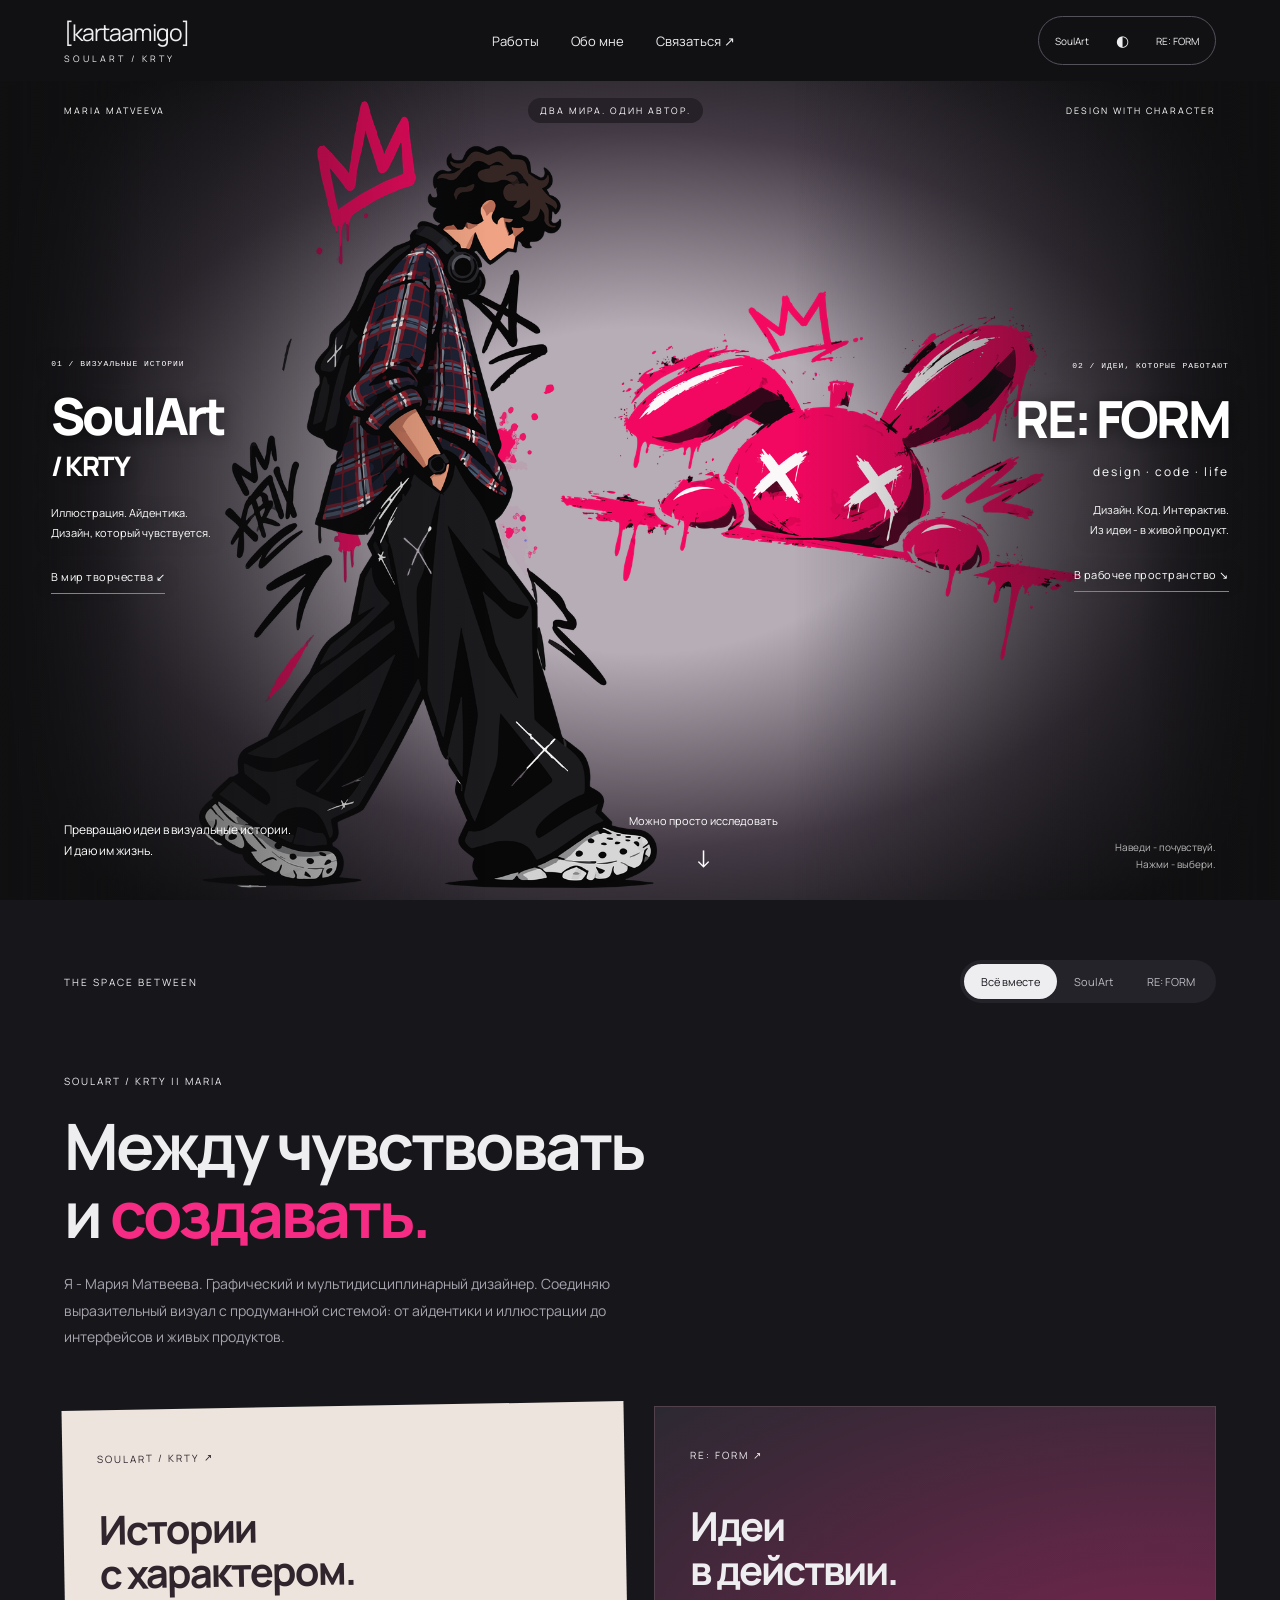
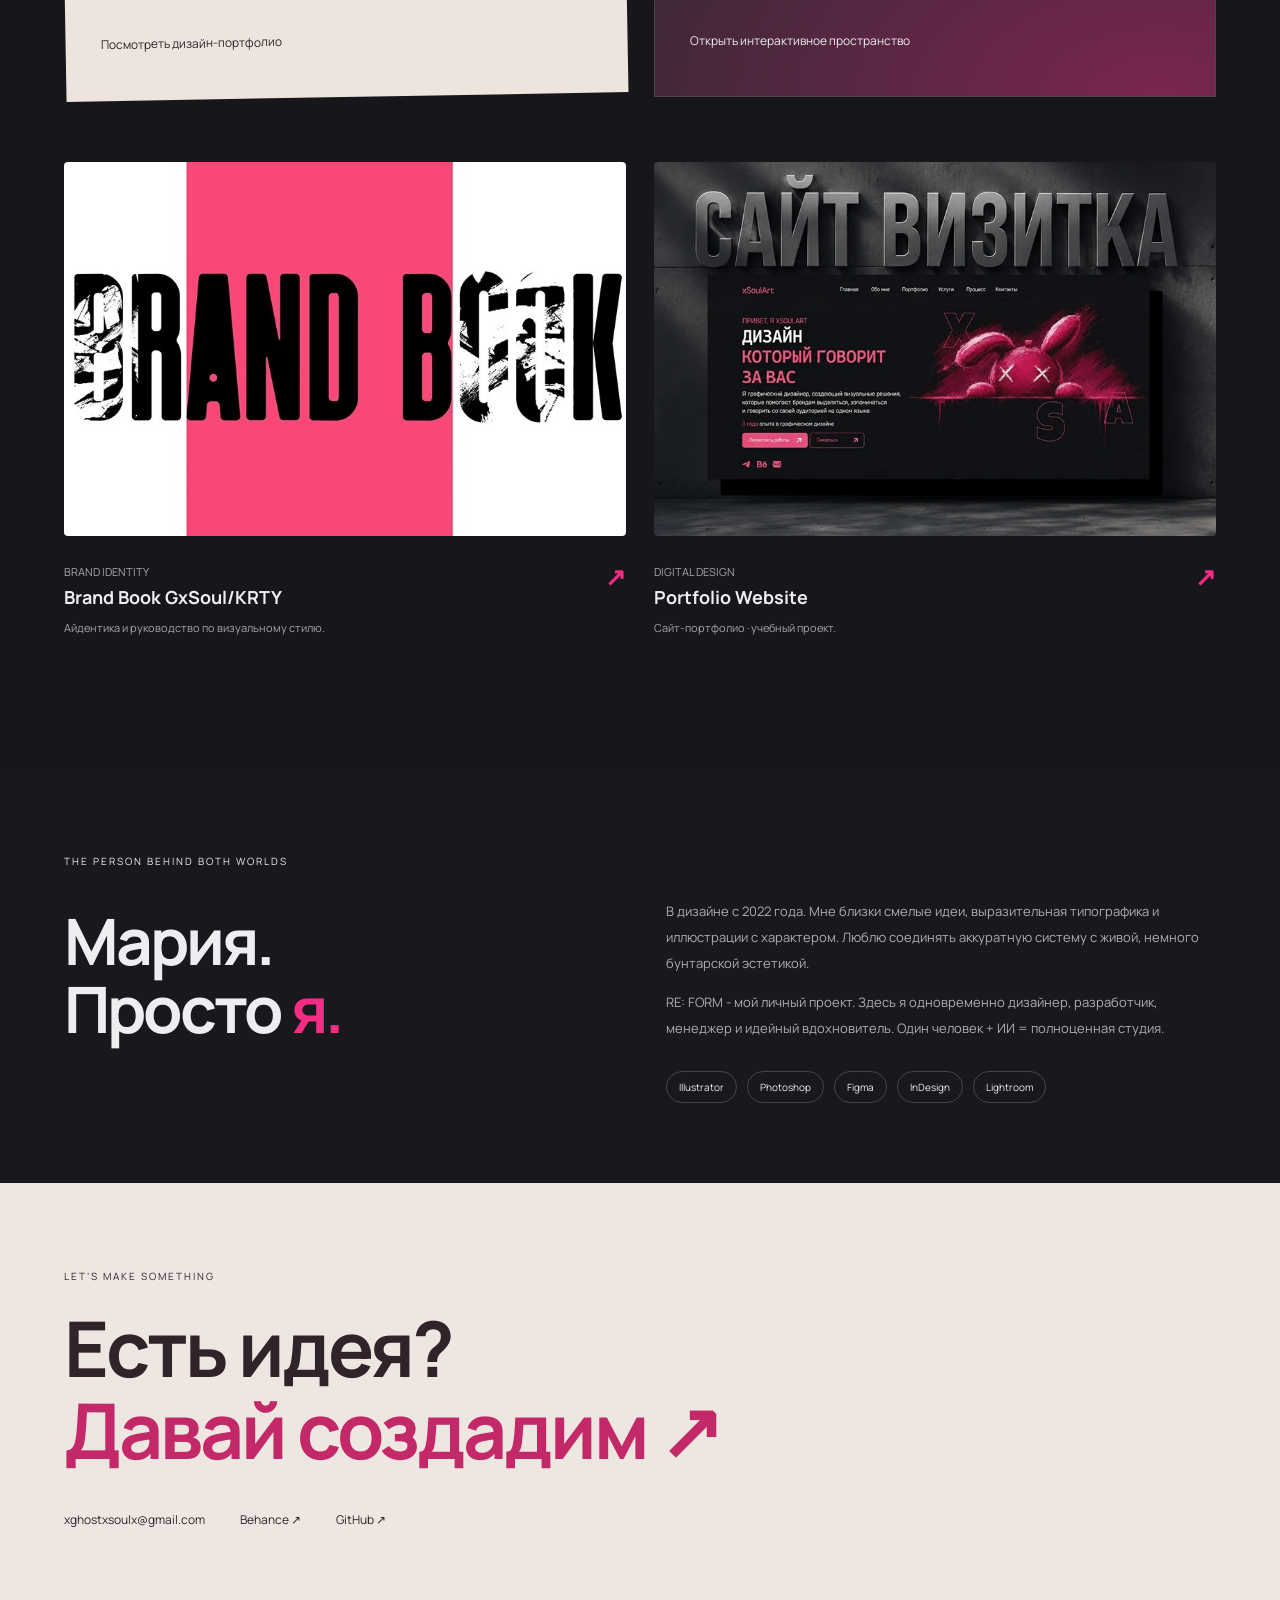
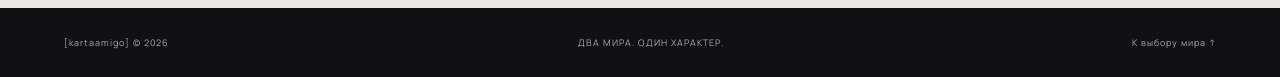
==== commit b3269a25: "Host fonts locally to avoid regional third-party dependency" ====
--- a/dual-world/index.html
+++ b/dual-world/index.html
@@ -1,6 +1,6 @@
 <!doctype html>
 <html lang="ru">
-<head><meta charset="utf-8"><meta name="viewport" content="width=device-width,initial-scale=1"><meta name="theme-color" content="#111114"><title>Maria Matveeva · два мира, один автор</title><link rel="stylesheet" href="style.css?v=23"><link rel="stylesheet" href="hero.css?v=23"><link rel="stylesheet" href="reform-scene.css?v=23"><link rel="stylesheet" href="world-scene.css?v=23"><link rel="stylesheet" href="new-motion.css?v=23"><script src="app.js?v=portfolio-refresh-76" defer></script><script src="game.js?v=portfolio-refresh-76" defer></script><script src="reform-scene.js?v=portfolio-refresh-76" defer></script><script src="world-scene.js?v=portfolio-refresh-76" defer></script><link rel="stylesheet" href="desktop.css?v=23"></head>
+<head><meta charset="utf-8"><meta name="viewport" content="width=device-width,initial-scale=1"><meta name="theme-color" content="#111114"><title>Maria Matveeva · два мира, один автор</title><link rel="stylesheet" href="style.css?v=23"><link rel="stylesheet" href="hero.css?v=23"><link rel="stylesheet" href="reform-scene.css?v=23"><link rel="stylesheet" href="world-scene.css?v=23"><link rel="stylesheet" href="new-motion.css?v=23"><script src="app.js?v=portfolio-refresh-76" defer></script><script src="game.js?v=portfolio-refresh-76" defer></script><script src="reform-scene.js?v=portfolio-refresh-76" defer></script><script src="world-scene.js?v=local-fonts-99" defer></script><link rel="stylesheet" href="desktop.css?v=23"></head>
 <body data-world="neutral" data-preview="neutral">
 <header><a class="wordmark" href="#home">[kartaamigo]<span>SOULART / KRTY</span></a><nav aria-label="Навигация"><a href="#content">Работы</a><a href="#about">Обо мне</a><a href="#contact">Связаться ↗</a></nav><div class="header-worlds" role="group" aria-label="Выбор мира"><button data-switch="art" aria-pressed="false">SoulArt</button><button class="world-reset" type="button">◐</button><button data-switch="digital" aria-pressed="false">RE: FORM</button></div></header>
 <main><section class="hero" id="home" aria-label="Выбери направление"><div class="paper-scene" aria-hidden="true"><span class="paper-word">CREATE<br>FEEL<br>REPEAT.</span><span class="doodle">✳</span><span class="scribble">a little chaos,<br>a lot of character.</span></div><div class="digital-scene" aria-hidden="true"><div class="scene-grid"></div><span class="orbit orbit-a"></span><span class="orbit orbit-b"></span><div class="float-chip">RE: FORM<br><b>DESIGN → CODE → LIFE</b></div></div>
